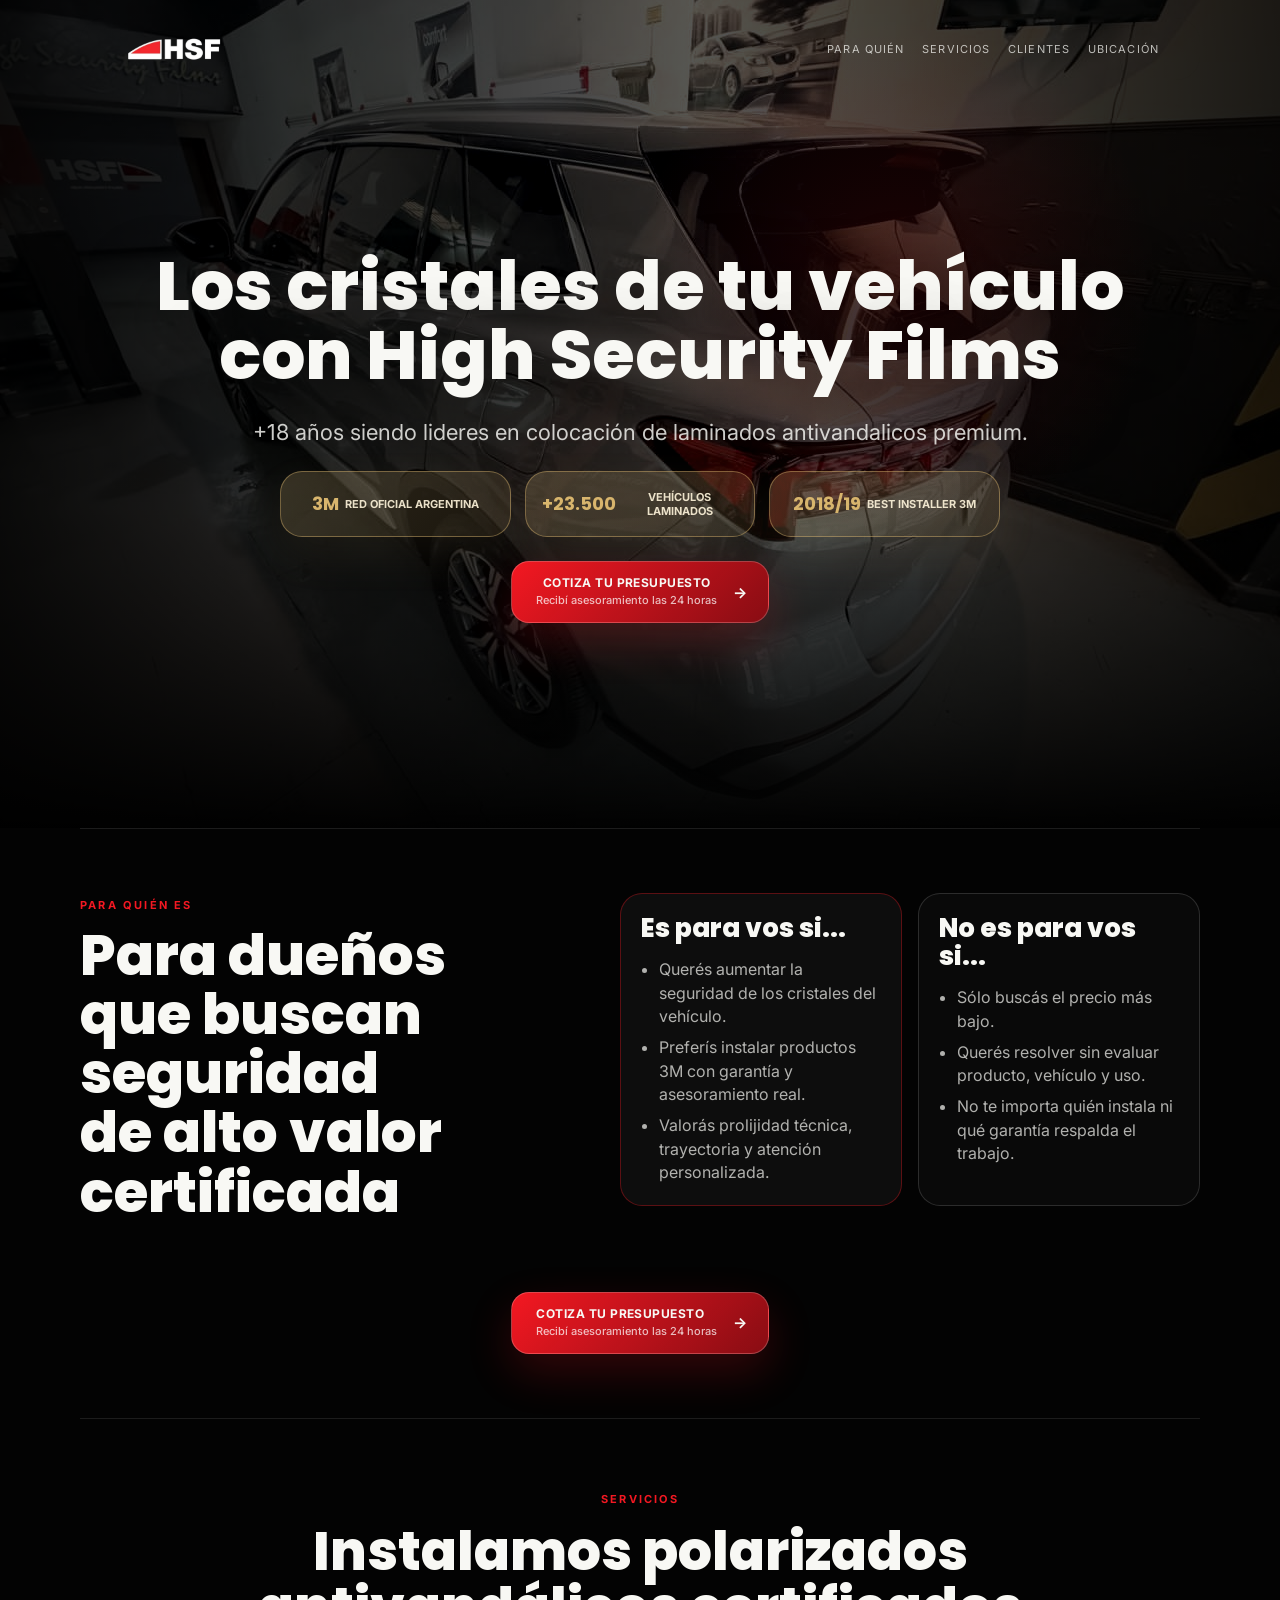
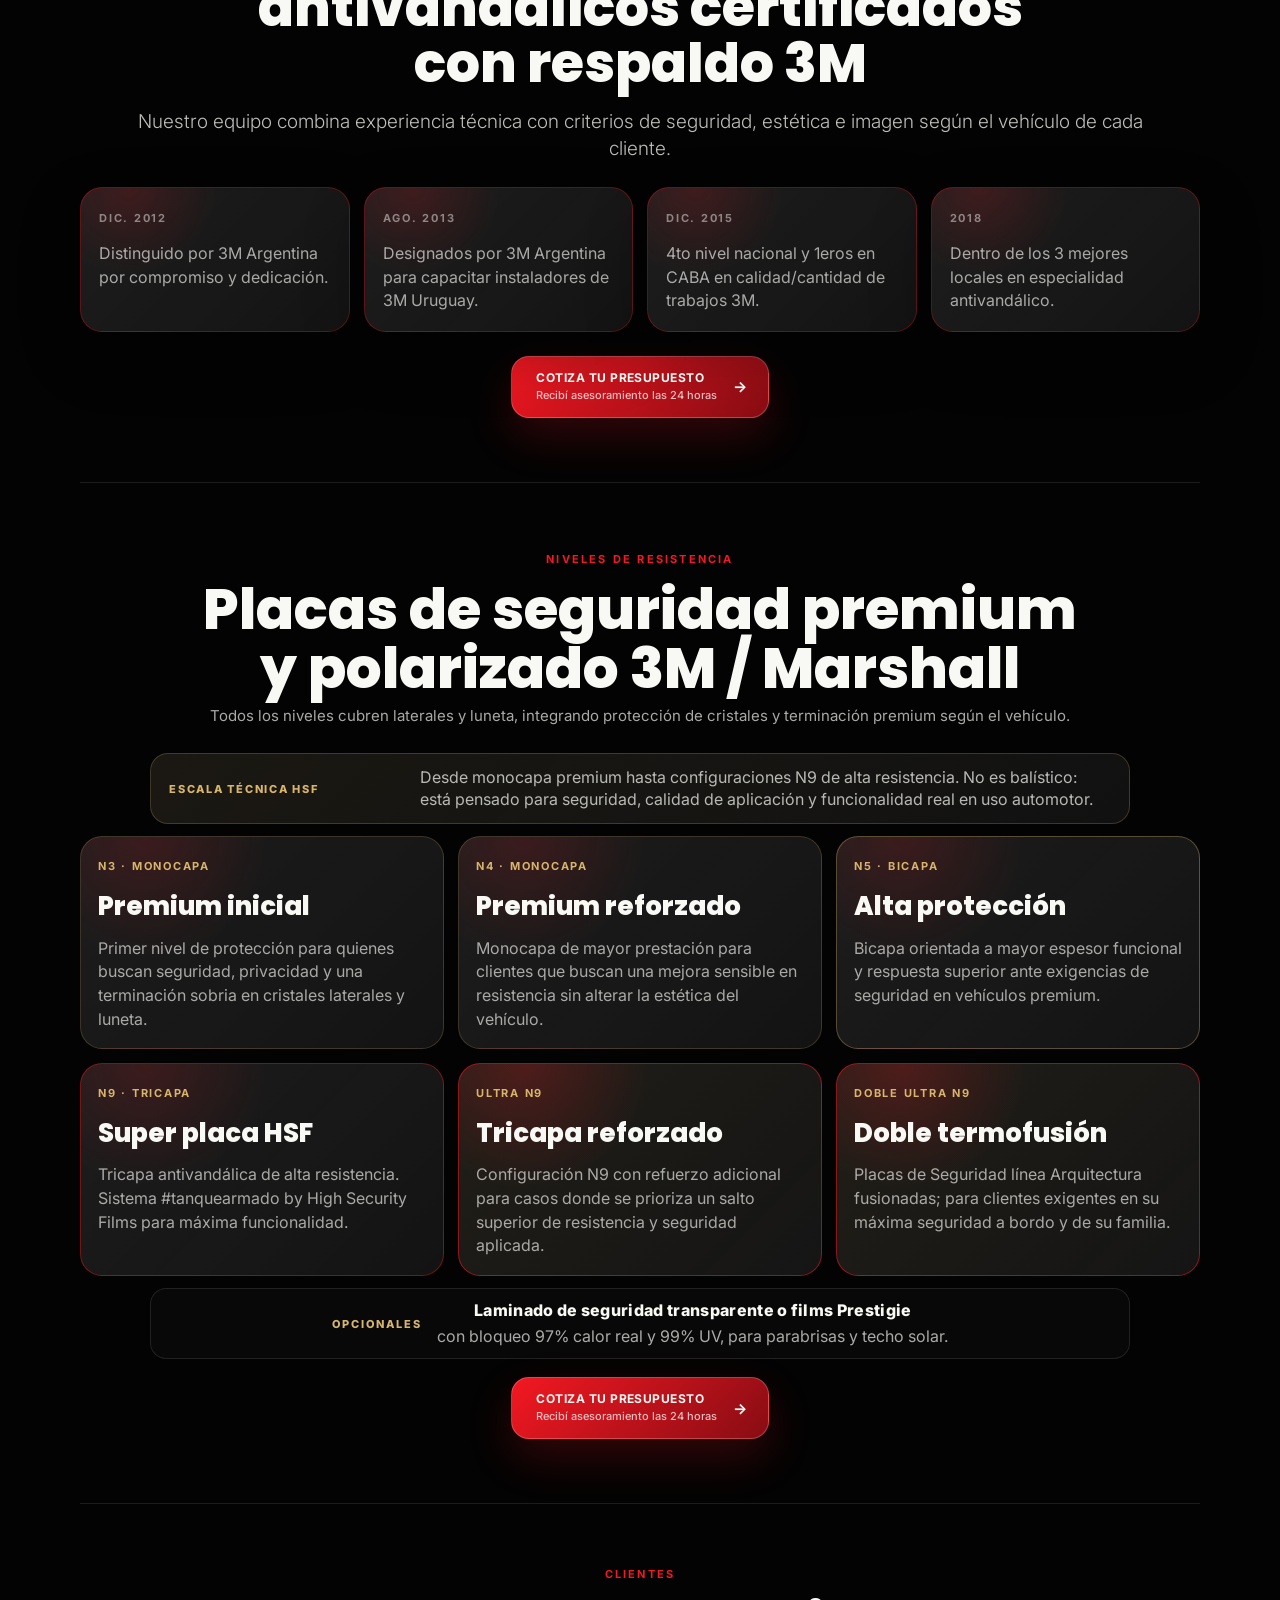
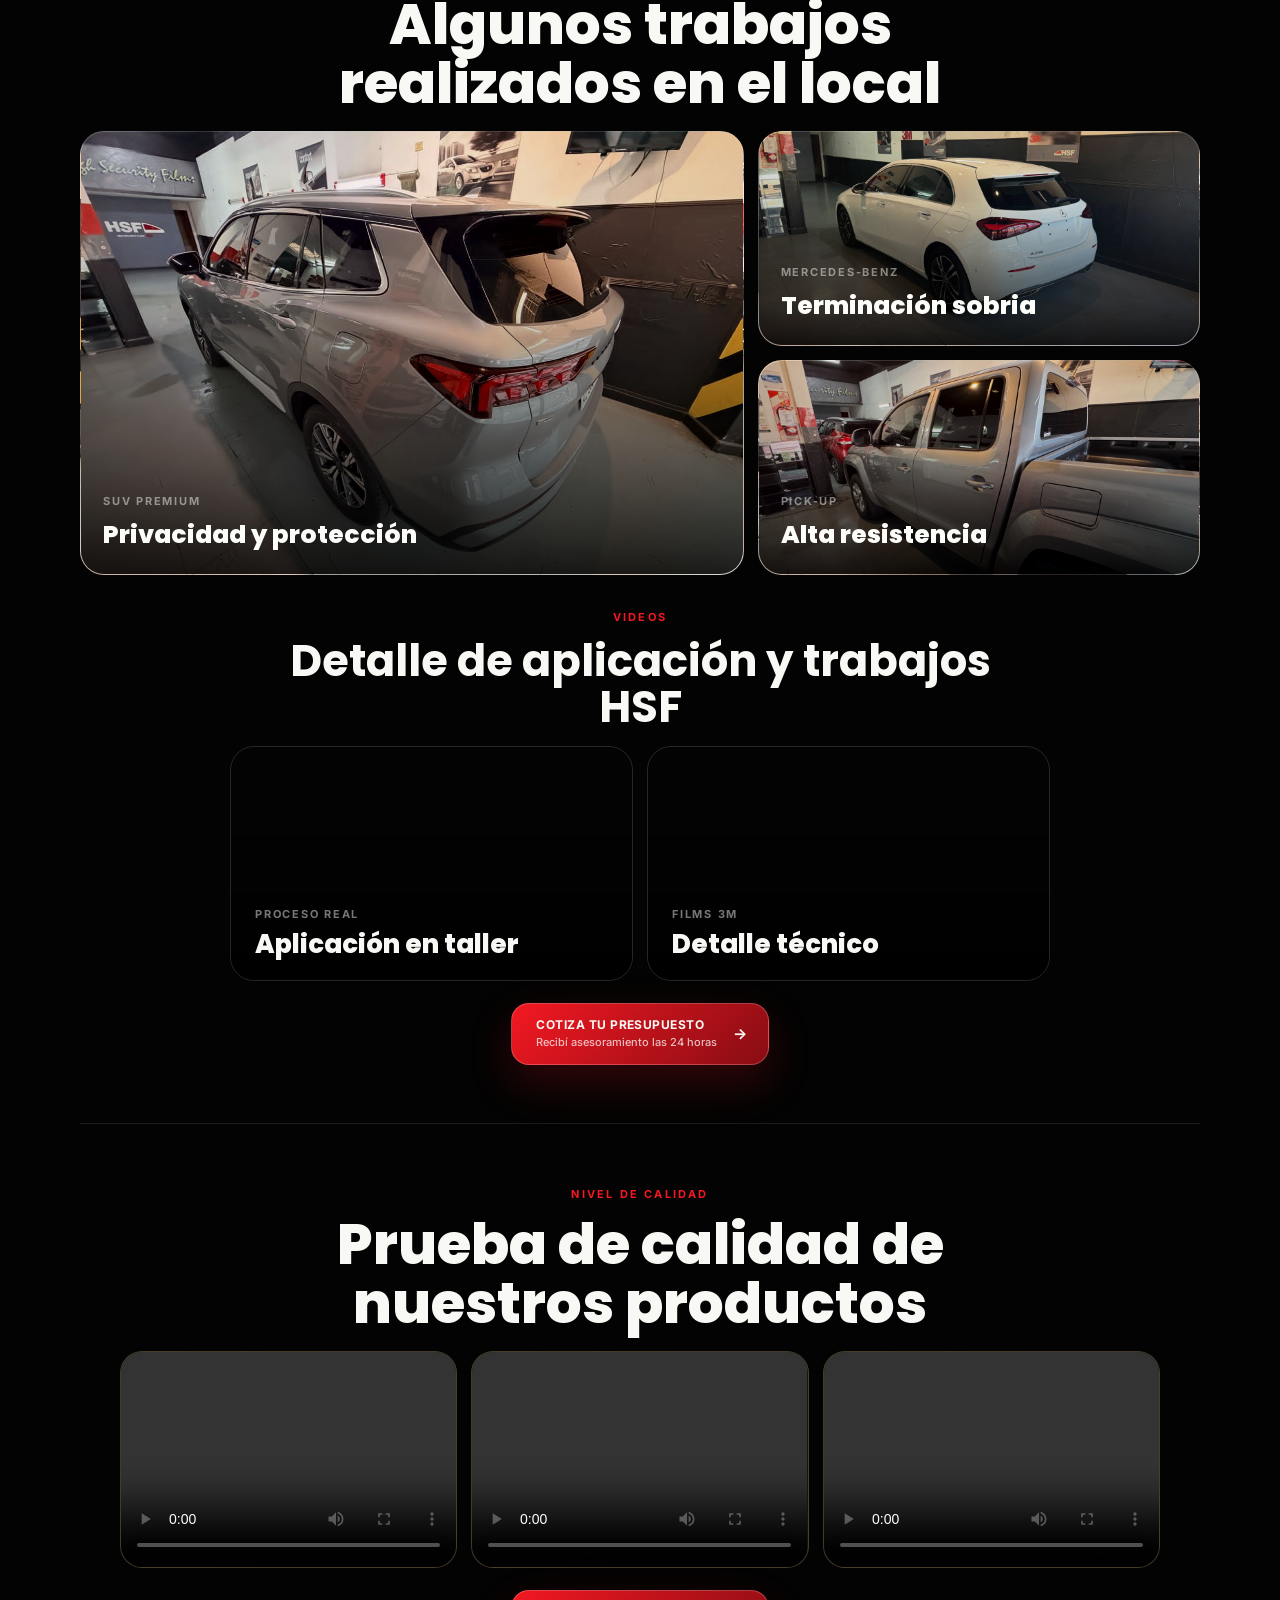
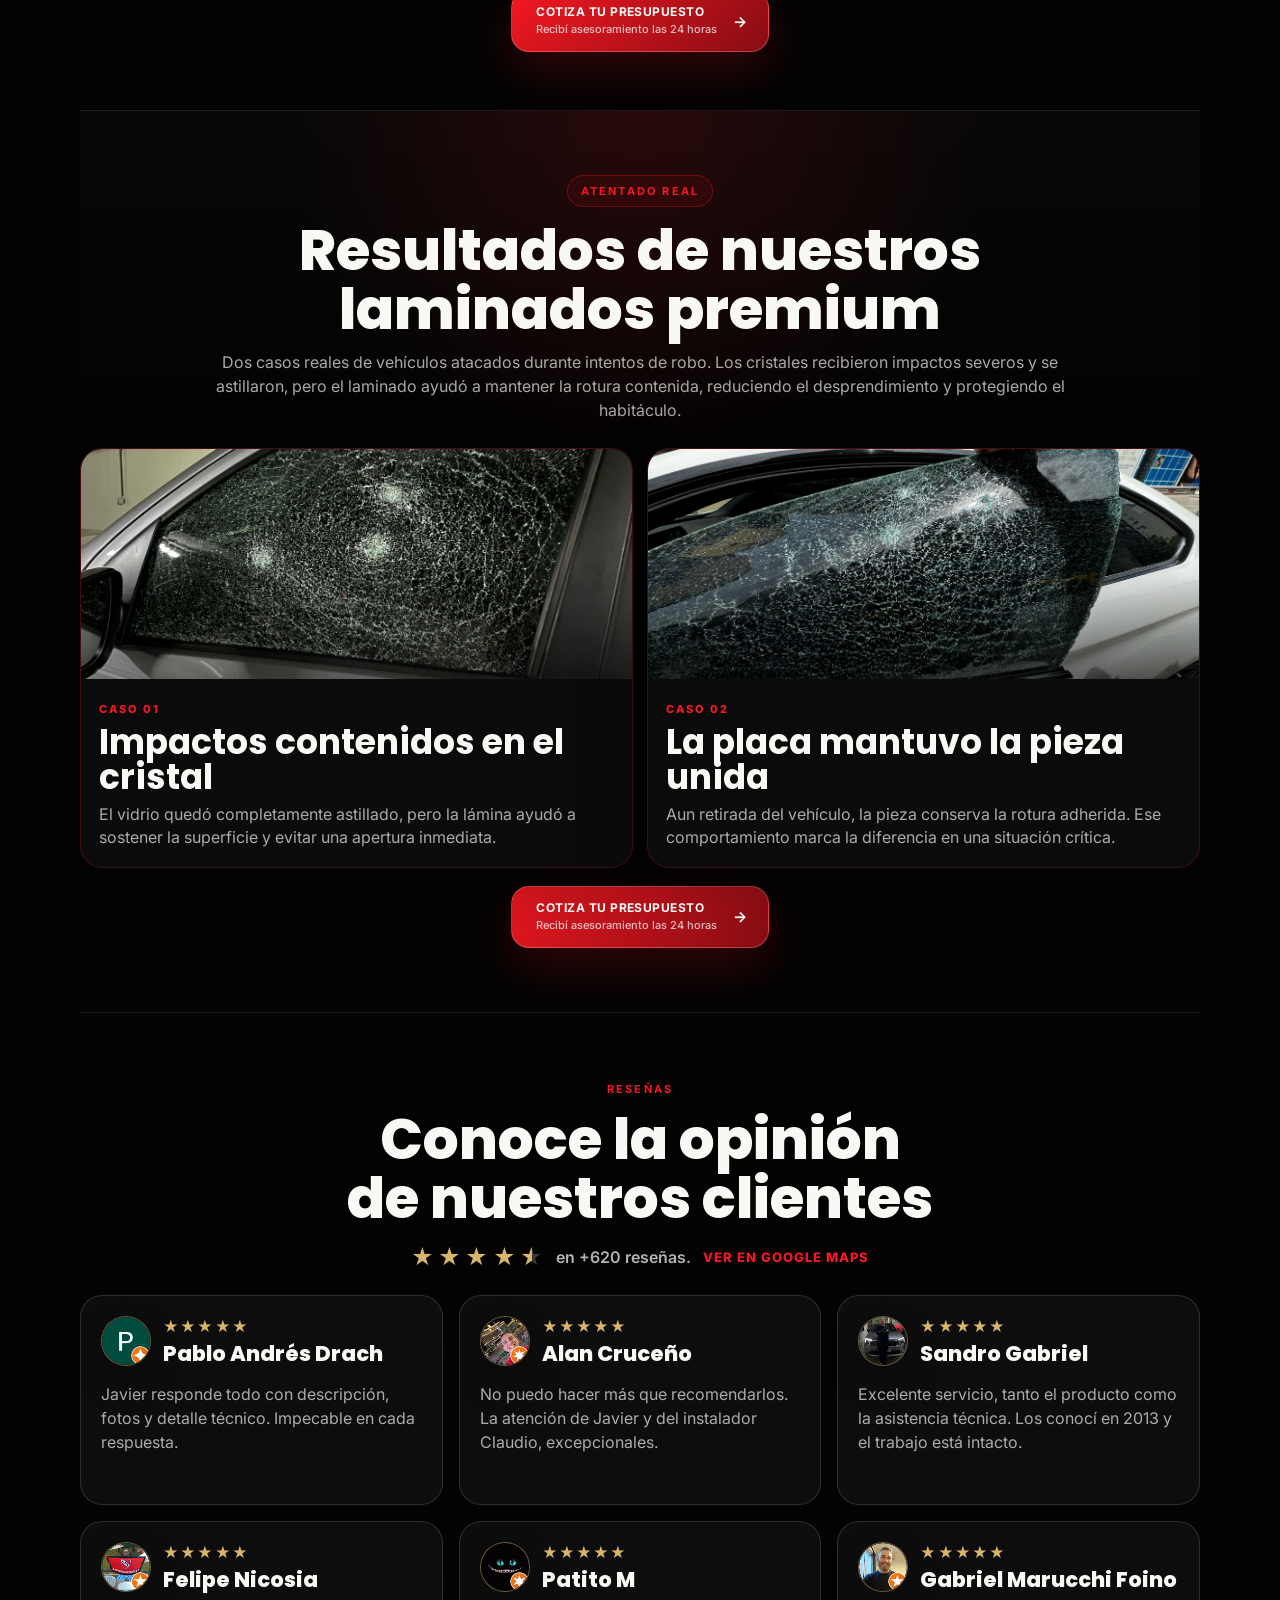
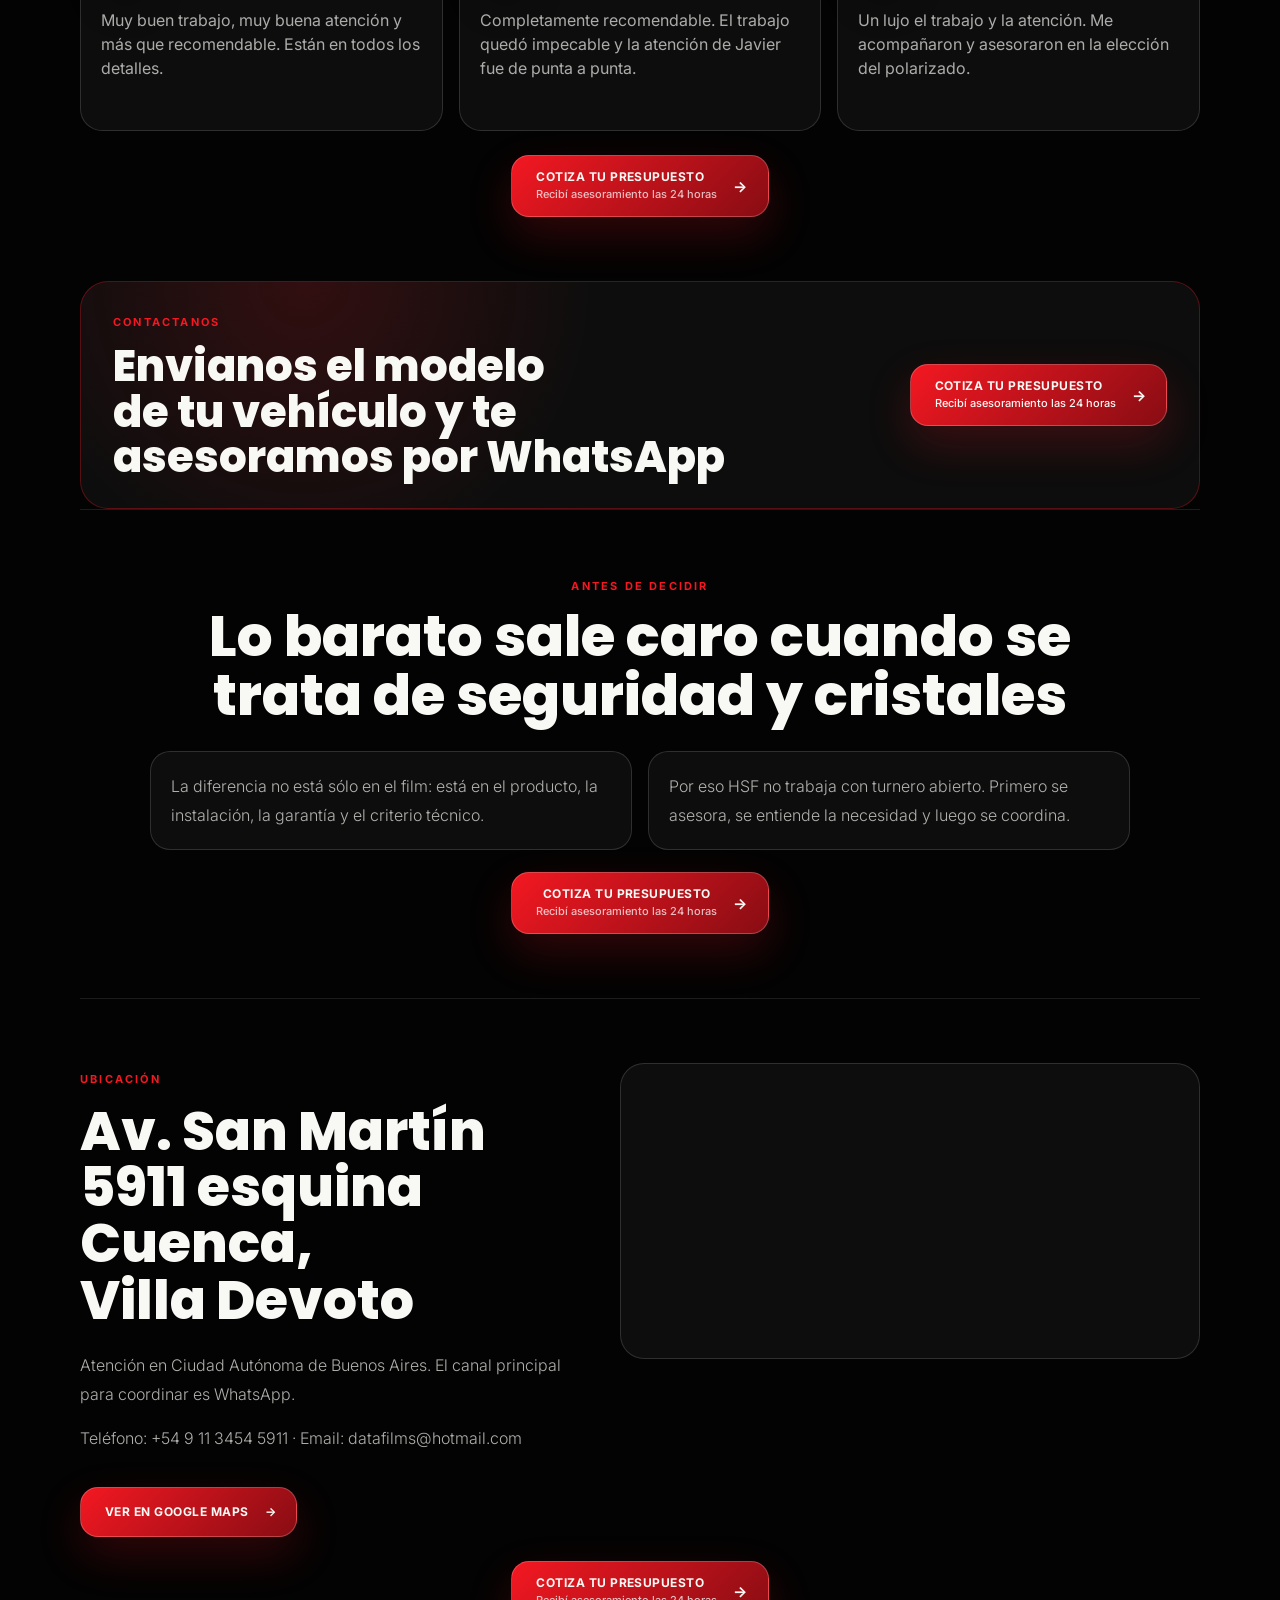
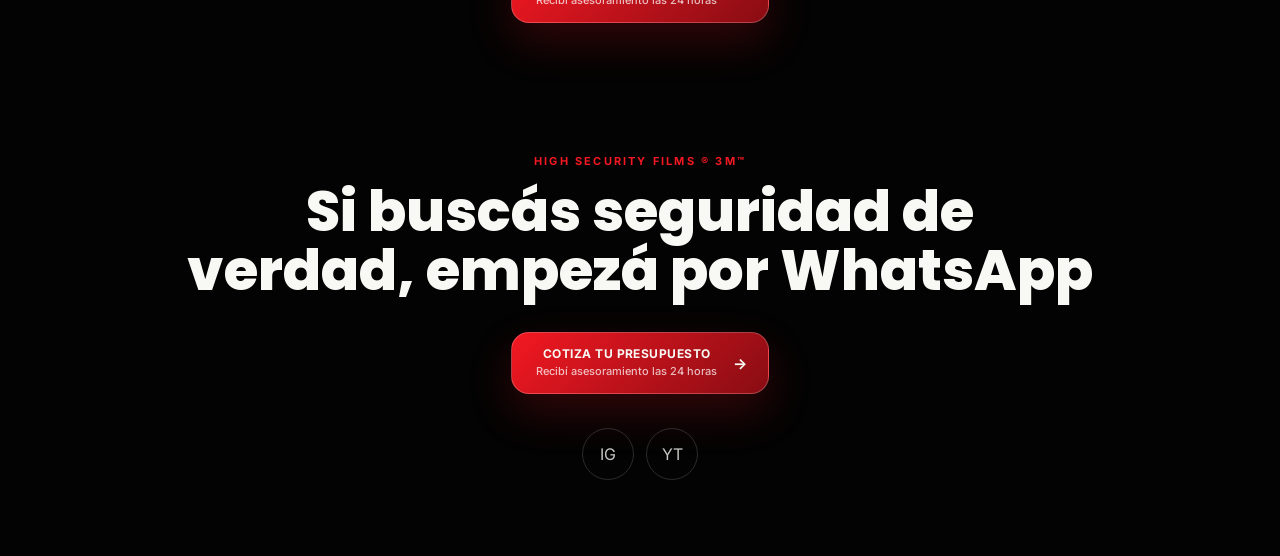
==== index.html @ b24f8980 "Add files via upload" ====
<!doctype html>
<html lang="es">
  <head>
    <meta charset="UTF-8" />
    <meta name="viewport" content="width=device-width, initial-scale=1.0" />
    <title>Los cristales de tu vehiculo con maxima protección HSF</title>
    <meta
      name="description"
      content="Instalación de polarizado antivandálico 3M en Villa Devoto. Asegurá tus cristales con láminas originales de alta resistencia"
    />
    <link rel="preconnect" href="https://fonts.googleapis.com" />
    <link rel="preconnect" href="https://fonts.gstatic.com" crossorigin />
    <link
      href="https://fonts.googleapis.com/css2?family=Inter:wght@300;400;500;600;700&family=Poppins:wght@600;700;800&display=swap"
      rel="stylesheet"
    />
    <link rel="icon" type="image/png" href="assets/logo-hsf-icon.png" />
    <link rel="shortcut icon" type="image/png" href="assets/logo-hsf-icon.png" />
    <link rel="stylesheet" href="styles.css" />
  </head>
  <body>
    <div class="page-loader" aria-label="Cargando página">
      <img src="assets/logo-hsf.png" alt="High Security Films" />
      <span></span>
    </div>

    <header class="site-header">
      <a class="brand" href="#inicio" aria-label="High Security Films">
        <img class="brand-logo" src="assets/logo-hsf.png" alt="HSF High Security Films" />
      </a>

      <nav class="luxury-nav" aria-label="Navegación principal">
        <a href="#problema">Para quién</a>
        <a href="#autoridad">Servicios</a>
        <a href="#clientes">Clientes</a>
        <a href="#ubicacion">Ubicación</a>
      </nav>

      <button class="menu-toggle" type="button" aria-label="Abrir menú" aria-expanded="false" aria-controls="mobile-menu">
        <span></span>
        <span></span>
        <span></span>
      </button>

      <nav class="mobile-menu" id="mobile-menu" aria-label="Menú móvil">
        <a href="#problema">Para quién</a>
        <a href="#autoridad">Servicios</a>
        <a href="#clientes">Clientes</a>
        <a href="#ubicacion">Ubicación</a>
        <a
          class="mobile-menu-cta"
          href="https://api.whatsapp.com/send/?phone=5491134545911&text=Hola%20Javier,%20quiero%20consultar%20por%20los%20cristales%20antivand%C3%A1licos%203M%20para%20mi%20veh%C3%ADculo."
          target="_blank"
          rel="noopener"
        >
          <span class="cta-text">
            <span class="cta-title">Cotiza tu presupuesto</span>
            <span class="cta-subtitle">Recibí asesoramiento las 24 horas</span>
          </span>
        </a>
      </nav>
    </header>

    <main>
      <section class="hero conversion-hero" id="inicio">
        <video class="hero-video" autoplay muted loop playsinline poster="assets/media/work-suv.jpg" aria-hidden="true">
          <source src="assets/hero-video.mp4" type="video/mp4" />
          <source src="assets/hero-video.mov" type="video/quicktime" />
          <source src="assets/video.mp4" type="video/mp4" />
        </video>
        <div class="video-scrim" aria-hidden="true"></div>

        <div class="hero-content">
          <h1 class="reveal">Los cristales de tu vehículo<br />con High Security Films</h1>
          <p class="subtitle reveal">
            +18 años siendo lideres en colocación de laminados antivandalicos premium.
          </p>

          <div class="hero-checks reveal" aria-label="Beneficios principales">
            <span><strong>3M</strong> Red oficial Argentina</span>
            <span><strong>+23.500</strong> vehículos laminados</span>
            <span><strong>2018/19</strong> best installer 3M</span>
          </div>

          <div class="hero-actions reveal">
            <a
              class="primary-cta"
              href="https://api.whatsapp.com/send/?phone=5491134545911&text=Hola%20Javier,%20quiero%20consultar%20por%20los%20cristales%20antivand%C3%A1licos%203M%20para%20mi%20veh%C3%ADculo."
              target="_blank"
              rel="noopener"
            >
              <span class="cta-text">
                <span class="cta-title">Cotiza tu presupuesto</span>
                <span class="cta-subtitle">Recibí asesoramiento las 24 horas</span>
              </span>
              <span class="cta-arrow" aria-hidden="true">→</span>
            </a>
          </div>
        </div>
      </section>

      <section class="section split-section" id="problema">
        <div>
          <span class="section-eyebrow">Para quién es</span>
          <h2>Para dueños que buscan seguridad de alto valor certificada</h2>
        </div>
        <div class="decision-grid">
          <article class="decision-card good">
            <h3>Es para vos si...</h3>
            <ul>
              <li>Querés aumentar la seguridad de los cristales del vehículo.</li>
              <li>Preferís instalar productos 3M con garantía y asesoramiento real.</li>
              <li>Valorás prolijidad técnica, trayectoria y atención personalizada.</li>
            </ul>
          </article>
          <article class="decision-card bad">
            <h3>No es para vos si...</h3>
            <ul>
              <li>Sólo buscás el precio más bajo.</li>
              <li>Querés resolver sin evaluar producto, vehículo y uso.</li>
              <li>No te importa quién instala ni qué garantía respalda el trabajo.</li>
            </ul>
          </article>
        </div>
        <a
          class="primary-cta center-cta section-contact"
          href="https://api.whatsapp.com/send/?phone=5491134545911&text=Hola%20Javier,%20quiero%20consultar%20por%20los%20cristales%20antivand%C3%A1licos%203M%20para%20mi%20veh%C3%ADculo."
          target="_blank"
          rel="noopener"
        >
          <span class="cta-text">
            <span class="cta-title">Cotiza tu presupuesto</span>
            <span class="cta-subtitle">Recibí asesoramiento las 24 horas</span>
          </span>
          <span class="cta-arrow" aria-hidden="true">→</span>
        </a>
      </section>

      <section class="section authority-section" id="autoridad">
        <div class="authority-layout">
          <article class="authority-copy">
            <span class="section-eyebrow">Servicios</span>
            <h2>Instalamos polarizados antivandálicos certificados con respaldo 3M</h2>
            <p>
              Nuestro equipo combina experiencia técnica con criterios de seguridad,
              estética e imagen según el vehículo de cada cliente.
            </p>
          </article>

          <div class="merit-list">
            <article>
              <span>Dic. 2012</span>
              <p>Distinguido por 3M Argentina por compromiso y dedicación.</p>
            </article>
            <article>
              <span>Ago. 2013</span>
              <p>Designados por 3M Argentina para capacitar instaladores de 3M Uruguay.</p>
            </article>
            <article>
              <span>Dic. 2015</span>
              <p>4to nivel nacional y 1eros en CABA en calidad/cantidad de trabajos 3M.</p>
            </article>
            <article>
              <span>2018</span>
              <p>Dentro de los 3 mejores locales en especialidad antivandálico.</p>
            </article>
          </div>
        </div>
        <a
          class="primary-cta center-cta section-contact"
          href="https://api.whatsapp.com/send/?phone=5491134545911&text=Hola%20Javier,%20quiero%20consultar%20por%20los%20cristales%20antivand%C3%A1licos%203M%20para%20mi%20veh%C3%ADculo."
          target="_blank"
          rel="noopener"
        >
          <span class="cta-text">
            <span class="cta-title">Cotiza tu presupuesto</span>
            <span class="cta-subtitle">Recibí asesoramiento las 24 horas</span>
          </span>
          <span class="cta-arrow" aria-hidden="true">→</span>
        </a>
      </section>

      <section class="section resistance-section" id="servicios">
        <div class="section-heading">
          <span class="section-eyebrow">Niveles de resistencia</span>
          <h2>Placas de seguridad premium y polarizado 3M / Marshall</h2>
          <p>Todos los niveles cubren laterales y luneta, integrando protección de cristales y terminación premium según el vehículo.</p>
        </div>

        <div class="resistance-note">
          <span>Escala técnica HSF</span>
          <p>Desde monocapa premium hasta configuraciones N9 de alta resistencia. No es balístico: está pensado para seguridad, calidad de aplicación y funcionalidad real en uso automotor.</p>
        </div>

        <div class="resistance-grid">
          <article class="resistance-card level-base">
            <span>N3 · Monocapa</span>
            <h3>Premium inicial</h3>
            <p>Primer nivel de protección para quienes buscan seguridad, privacidad y una terminación sobria en cristales laterales y luneta.</p>
          </article>
          <article class="resistance-card level-base">
            <span>N4 · Monocapa</span>
            <h3>Premium reforzado</h3>
            <p>Monocapa de mayor prestación para clientes que buscan una mejora sensible en resistencia sin alterar la estética del vehículo.</p>
          </article>
          <article class="resistance-card level-mid">
            <span>N5 · Bicapa</span>
            <h3>Alta protección</h3>
            <p>Bicapa orientada a mayor espesor funcional y respuesta superior ante exigencias de seguridad en vehículos premium.</p>
          </article>
          <article class="resistance-card level-high">
            <span>N9 · Tricapa</span>
            <h3>Super placa HSF</h3>
            <p>Tricapa antivandálica de alta resistencia. Sistema #tanquearmado by High Security Films para máxima funcionalidad.</p>
          </article>
          <article class="resistance-card level-ultra">
            <span>Ultra N9</span>
            <h3>Tricapa reforzado</h3>
            <p>Configuración N9 con refuerzo adicional para casos donde se prioriza un salto superior de resistencia y seguridad aplicada.</p>
          </article>
          <article class="resistance-card level-ultra">
            <span>Doble Ultra N9</span>
            <h3>Doble termofusión</h3>
            <p>Placas de Seguridad línea Arquitectura fusionadas; para clientes exigentes en su máxima seguridad a bordo y de su familia.</p>
          </article>
        </div>

        <div class="resistance-options" aria-label="Opcionales disponibles">
          <span>Opcionales</span>
          <p>
            <strong>Laminado de seguridad transparente o films Prestigie</strong>
            <em>con bloqueo 97% calor real y 99% UV, para parabrisas y techo solar.</em>
          </p>
        </div>
        <a
          class="primary-cta center-cta section-contact"
          href="https://api.whatsapp.com/send/?phone=5491134545911&text=Hola%20Javier,%20quiero%20consultar%20por%20los%20cristales%20antivand%C3%A1licos%203M%20para%20mi%20veh%C3%ADculo."
          target="_blank"
          rel="noopener"
        >
          <span class="cta-text">
            <span class="cta-title">Cotiza tu presupuesto</span>
            <span class="cta-subtitle">Recibí asesoramiento las 24 horas</span>
          </span>
          <span class="cta-arrow" aria-hidden="true">→</span>
        </a>
      </section>

      <section class="section work-section" id="clientes">
        <div class="section-heading">
          <span class="section-eyebrow">Clientes</span>
          <h2>Algunos trabajos realizados en el local</h2>
        </div>

        <div class="work-gallery">
          <figure class="work-card work-visual-one">
            <figcaption>
              <span>SUV premium</span>
              <strong>Privacidad y protección</strong>
            </figcaption>
          </figure>
          <figure class="work-card work-visual-two">
            <figcaption>
              <span>Mercedes-Benz</span>
              <strong>Terminación sobria</strong>
            </figcaption>
          </figure>
          <figure class="work-card work-visual-three">
            <figcaption>
              <span>Pick-up</span>
              <strong>Alta resistencia</strong>
            </figcaption>
          </figure>
        </div>

        <div class="clients-video-heading">
          <span class="section-eyebrow">Videos</span>
          <h3>Detalle de aplicación y trabajos HSF</h3>
        </div>
        <div class="video-grid clients-video-grid">
          <article class="video-feature">
            <video autoplay muted loop playsinline aria-label="Video de detalle de aplicación">
              <source src="assets/media/process-01.mp4" type="video/mp4" />
            </video>
            <div>
              <span>Proceso real</span>
              <h3>Aplicación en taller</h3>
            </div>
          </article>
          <article class="video-feature video-feature-secondary">
            <video autoplay muted loop playsinline aria-label="Video de trabajo High Security Films">
              <source src="assets/media/process-02.mp4" type="video/mp4" />
            </video>
            <div>
              <span>Films 3M</span>
              <h3>Detalle técnico</h3>
            </div>
          </article>
        </div>
        <a
          class="primary-cta center-cta section-contact"
          href="https://api.whatsapp.com/send/?phone=5491134545911&text=Hola%20Javier,%20quiero%20consultar%20por%20los%20cristales%20antivand%C3%A1licos%203M%20para%20mi%20veh%C3%ADculo."
          target="_blank"
          rel="noopener"
        >
          <span class="cta-text">
            <span class="cta-title">Cotiza tu presupuesto</span>
            <span class="cta-subtitle">Recibí asesoramiento las 24 horas</span>
          </span>
          <span class="cta-arrow" aria-hidden="true">→</span>
        </a>
      </section>

      <section class="section quality-section" id="calidad">
        <div class="section-heading">
          <span class="section-eyebrow">Nivel de calidad</span>
          <h2>Prueba de calidad de nuestros productos</h2>
        </div>

        <div class="quality-showcase">
          <article class="quality-video">
            <video controls playsinline preload="auto">
              <source src="assets/media/quality-01.mp4" type="video/mp4" />
            </video>
          </article>
          <article class="quality-video">
            <video controls playsinline preload="auto">
              <source src="assets/media/quality-02.mp4" type="video/mp4" />
            </video>
          </article>
          <article class="quality-video">
            <video controls playsinline preload="auto">
              <source src="assets/media/hero-hsf.mp4" type="video/mp4" />
            </video>
          </article>
        </div>
        <a
          class="primary-cta center-cta section-contact"
          href="https://api.whatsapp.com/send/?phone=5491134545911&text=Hola%20Javier,%20quiero%20consultar%20por%20los%20cristales%20antivand%C3%A1licos%203M%20para%20mi%20veh%C3%ADculo."
          target="_blank"
          rel="noopener"
        >
          <span class="cta-text">
            <span class="cta-title">Cotiza tu presupuesto</span>
            <span class="cta-subtitle">Recibí asesoramiento las 24 horas</span>
          </span>
          <span class="cta-arrow" aria-hidden="true">→</span>
        </a>
      </section>

      <section class="section impact-section">
        <div class="section-heading impact-heading">
          <span class="section-eyebrow">Atentado real</span>
          <h2>Resultados de nuestros laminados premium</h2>
          <p>
            Dos casos reales de vehículos atacados durante intentos de robo. Los cristales recibieron
            impactos severos y se astillaron, pero el laminado ayudó a mantener la rotura contenida,
            reduciendo el desprendimiento y protegiendo el habitáculo.
          </p>
        </div>

        <div class="impact-grid" aria-label="Casos reales de cristales impactados con laminados premium">
          <article class="impact-card impact-before">
            <div class="impact-media"></div>
            <div class="impact-card-copy">
              <span>Caso 01</span>
              <h3>Impactos contenidos en el cristal</h3>
              <p>El vidrio quedó completamente astillado, pero la lámina ayudó a sostener la superficie y evitar una apertura inmediata.</p>
            </div>
          </article>
          <article class="impact-card impact-after">
            <div class="impact-media"></div>
            <div class="impact-card-copy">
              <span>Caso 02</span>
              <h3>La placa mantuvo la pieza unida</h3>
              <p>Aun retirada del vehículo, la pieza conserva la rotura adherida. Ese comportamiento marca la diferencia en una situación crítica.</p>
            </div>
          </article>
        </div>

        <a
          class="primary-cta center-cta section-contact"
          href="https://api.whatsapp.com/send/?phone=5491134545911&text=Hola%20Javier,%20quiero%20consultar%20por%20los%20cristales%20antivand%C3%A1licos%203M%20para%20mi%20veh%C3%ADculo."
          target="_blank"
          rel="noopener"
        >
          <span class="cta-text">
            <span class="cta-title">Cotiza tu presupuesto</span>
            <span class="cta-subtitle">Recibí asesoramiento las 24 horas</span>
          </span>
          <span class="cta-arrow" aria-hidden="true">→</span>
        </a>
      </section>

      <section class="section reviews-section" id="resenas">
        <div class="section-heading">
          <span class="section-eyebrow">Reseñas</span>
          <h2>Conoce la opinión de nuestros clientes</h2>
          <div class="review-rating" aria-label="4.5 de 5 estrellas en más de 620 reseñas">
            <span class="rating-stars" aria-hidden="true">
              <span>★</span>
              <span>★</span>
              <span>★</span>
              <span>★</span>
              <span class="half-star">★</span>
            </span>
            <span>en +620 reseñas.</span>
            <a class="review-map-link" href="https://maps.app.goo.gl/mF6BBjsoXPbbdQKF8" target="_blank" rel="noopener">
              Ver en google maps
            </a>
          </div>
        </div>

        <div class="reviews-grid">
          <article class="review-card">
            <div class="review-author">
              <img src="assets/reviews/pablo-andres-drach.png" alt="Foto de Pablo Andrés Drach" />
              <div>
                <span>★★★★★</span>
                <h3>Pablo Andrés Drach</h3>
              </div>
            </div>
            <p>Javier responde todo con descripción, fotos y detalle técnico. Impecable en cada respuesta.</p>
          </article>
          <article class="review-card">
            <div class="review-author">
              <img src="assets/reviews/alan-cruceno.png" alt="Foto de Alan Cruceño" />
              <div>
                <span>★★★★★</span>
                <h3>Alan Cruceño</h3>
              </div>
            </div>
            <p>No puedo hacer más que recomendarlos. La atención de Javier y del instalador Claudio, excepcionales.</p>
          </article>
          <article class="review-card">
            <div class="review-author">
              <img src="assets/reviews/sandro-gabriel.png" alt="Foto de Sandro Gabriel" />
              <div>
                <span>★★★★★</span>
                <h3>Sandro Gabriel</h3>
              </div>
            </div>
            <p>Excelente servicio, tanto el producto como la asistencia técnica. Los conocí en 2013 y el trabajo está intacto.</p>
          </article>
          <article class="review-card">
            <div class="review-author">
              <img src="assets/reviews/felipe-nicosia.png" alt="Foto de Felipe Nicosia" />
              <div>
                <span>★★★★★</span>
                <h3>Felipe Nicosia</h3>
              </div>
            </div>
            <p>Muy buen trabajo, muy buena atención y más que recomendable. Están en todos los detalles.</p>
          </article>
          <article class="review-card">
            <div class="review-author">
              <img src="assets/reviews/patito-m.png" alt="Foto de Patito M" />
              <div>
                <span>★★★★★</span>
                <h3>Patito M</h3>
              </div>
            </div>
            <p>Completamente recomendable. El trabajo quedó impecable y la atención de Javier fue de punta a punta.</p>
          </article>
          <article class="review-card">
            <div class="review-author">
              <img src="assets/reviews/gabriel-marucchi-foino.png" alt="Foto de Gabriel Marucchi Foino" />
              <div>
                <span>★★★★★</span>
                <h3>Gabriel Marucchi Foino</h3>
              </div>
            </div>
            <p>Un lujo el trabajo y la atención. Me acompañaron y asesoraron en la elección del polarizado.</p>
          </article>
        </div>
        <a
          class="primary-cta center-cta section-contact"
          href="https://api.whatsapp.com/send/?phone=5491134545911&text=Hola%20Javier,%20quiero%20consultar%20por%20los%20cristales%20antivand%C3%A1licos%203M%20para%20mi%20veh%C3%ADculo."
          target="_blank"
          rel="noopener"
        >
          <span class="cta-text">
            <span class="cta-title">Cotiza tu presupuesto</span>
            <span class="cta-subtitle">Recibí asesoramiento las 24 horas</span>
          </span>
          <span class="cta-arrow" aria-hidden="true">→</span>
        </a>
      </section>

      <section class="cta-band contact-band">
        <div>
          <span>Contactanos</span>
          <h2>Envianos el modelo de tu vehículo y te asesoramos por WhatsApp</h2>
        </div>
        <a
          class="primary-cta"
          href="https://api.whatsapp.com/send/?phone=5491134545911&text=Hola%20Javier,%20quiero%20consultar%20por%20los%20cristales%20antivand%C3%A1licos%203M%20para%20mi%20veh%C3%ADculo."
          target="_blank"
          rel="noopener"
        >
          <span class="cta-text">
            <span class="cta-title">Cotiza tu presupuesto</span>
            <span class="cta-subtitle">Recibí asesoramiento las 24 horas</span>
          </span>
          <span class="cta-arrow" aria-hidden="true">→</span>
        </a>
      </section>

      <section class="section objection-section">
        <div class="section-heading">
          <span class="section-eyebrow">Antes de decidir</span>
          <h2>Lo barato sale caro cuando se trata de seguridad y cristales</h2>
        </div>
        <div class="objection-grid">
          <p>La diferencia no está sólo en el film: está en el producto, la instalación, la garantía y el criterio técnico.</p>
          <p>Por eso HSF no trabaja con turnero abierto. Primero se asesora, se entiende la necesidad y luego se coordina.</p>
        </div>
        <a
          class="primary-cta center-cta"
          href="https://api.whatsapp.com/send/?phone=5491134545911&text=Hola%20Javier,%20quiero%20consultar%20por%20los%20cristales%20antivand%C3%A1licos%203M%20para%20mi%20veh%C3%ADculo."
          target="_blank"
          rel="noopener"
        >
          <span class="cta-text">
            <span class="cta-title">Cotiza tu presupuesto</span>
            <span class="cta-subtitle">Recibí asesoramiento las 24 horas</span>
          </span>
          <span class="cta-arrow" aria-hidden="true">→</span>
        </a>
      </section>

      <section class="section location-section" id="ubicacion">
        <div class="location-grid">
          <div class="location-copy">
            <span class="section-eyebrow">Ubicación</span>
            <h2>Av. San Martín 5911 esquina Cuenca, Villa Devoto</h2>
            <p>Atención en Ciudad Autónoma de Buenos Aires. El canal principal para coordinar es WhatsApp.</p>
            <p>Teléfono: +54 9 11 3454 5911 · Email: datafilms@hotmail.com</p>
            <a
              class="primary-cta compact"
              href="https://maps.app.goo.gl/mF6BBjsoXPbbdQKF8"
              target="_blank"
              rel="noopener"
            >
              Ver en Google Maps
              <span aria-hidden="true">→</span>
            </a>
          </div>
          <div class="map-frame" aria-label="Mapa de ubicación de High Security Films">
            <iframe
              title="Mapa de High Security Films"
              src="https://maps.google.com/maps?q=Av%20San%20Martin%205911%20esq.%20Cuenca%20Villa%20Devoto%20CABA&t=&z=15&ie=UTF8&iwloc=&output=embed"
              loading="lazy"
            ></iframe>
            <a
              class="map-click-target"
              href="https://maps.app.goo.gl/mF6BBjsoXPbbdQKF8"
              target="_blank"
              rel="noopener"
              aria-label="Abrir ubicación de High Security Films en Google Maps"
            ></a>
          </div>
        </div>
        <a
          class="primary-cta center-cta section-contact"
          href="https://api.whatsapp.com/send/?phone=5491134545911&text=Hola%20Javier,%20quiero%20consultar%20por%20los%20cristales%20antivand%C3%A1licos%203M%20para%20mi%20veh%C3%ADculo."
          target="_blank"
          rel="noopener"
        >
          <span class="cta-text">
            <span class="cta-title">Cotiza tu presupuesto</span>
            <span class="cta-subtitle">Recibí asesoramiento las 24 horas</span>
          </span>
          <span class="cta-arrow" aria-hidden="true">→</span>
        </a>
      </section>

      <section class="final-cta" id="contacto">
        <span>High Security Films ® 3M™</span>
        <h2>Si buscás seguridad de verdad, empezá por WhatsApp</h2>
        <a
          class="primary-cta"
          href="https://api.whatsapp.com/send/?phone=5491134545911&text=Hola%20Javier,%20quiero%20consultar%20por%20los%20cristales%20antivand%C3%A1licos%203M%20para%20mi%20veh%C3%ADculo."
          target="_blank"
          rel="noopener"
        >
          <span class="cta-text">
            <span class="cta-title">Cotiza tu presupuesto</span>
            <span class="cta-subtitle">Recibí asesoramiento las 24 horas</span>
          </span>
          <span class="cta-arrow" aria-hidden="true">→</span>
        </a>

        <div class="social-row" aria-label="Redes sociales">
          <a href="https://www.instagram.com/polarizado_antivandalico_3m" target="_blank" rel="noopener" aria-label="Instagram">IG</a>
          <a href="https://youtube.com/@highsecurityfilms3m?si=64EdiPOs2cPQNE1w" target="_blank" rel="noopener" aria-label="YouTube">YT</a>
        </div>
      </section>
    </main>

    <script src="https://cdn.jsdelivr.net/npm/gsap@3.12.7/dist/gsap.min.js"></script>
    <script src="script.js"></script>
  </body>
</html>
---- styles.css ----
:root {
  --black: #030303;
  --white: #f8f8f4;
  --muted: rgba(248, 248, 244, 0.7);
  --line: rgba(255, 255, 255, 0.14);
  --panel: rgba(255, 255, 255, 0.045);
  --panel-strong: rgba(255, 255, 255, 0.08);
  --red: #f31822;
  --red-deep: #990f16;
  --gold: #d8b56d;
  --gold-deep: #8c6723;
  --platinum: #d9d9d2;
  --display: "Poppins", Arial, sans-serif;
  --sans: "Inter", Arial, sans-serif;
}

* {
  box-sizing: border-box;
}

html {
  min-height: 100%;
  scroll-behavior: smooth;
  background: var(--black);
}

body {
  min-height: 100%;
  margin: 0;
  overflow-x: hidden;
  background: var(--black);
  color: var(--white);
  font-family: var(--sans);
}

body.is-loading {
  overflow: hidden;
}

.page-loader {
  position: fixed;
  inset: 0;
  z-index: 999;
  display: grid;
  place-items: center;
  gap: 22px;
  align-content: center;
  background: #030303;
  opacity: 1;
  visibility: visible;
  transition: opacity 520ms ease, visibility 520ms ease;
}

.page-loader img {
  width: min(230px, 62vw);
  height: auto;
  display: block;
  animation: loaderPulse 1.5s ease-in-out infinite;
}

.page-loader span {
  width: min(180px, 48vw);
  height: 2px;
  overflow: hidden;
  border-radius: 999px;
  background: rgba(255, 255, 255, 0.12);
}

.page-loader span::before {
  content: "";
  width: 42%;
  height: 100%;
  display: block;
  border-radius: inherit;
  background: linear-gradient(90deg, transparent, var(--red), transparent);
  animation: loaderBar 1.1s ease-in-out infinite;
}

body.is-ready .page-loader {
  opacity: 0;
  visibility: hidden;
}

@keyframes loaderPulse {
  0%,
  100% {
    transform: scale(1);
    opacity: 0.82;
  }

  50% {
    transform: scale(1.025);
    opacity: 1;
  }
}

@keyframes loaderBar {
  0% {
    transform: translateX(-110%);
  }

  100% {
    transform: translateX(250%);
  }
}

a {
  color: inherit;
  text-decoration: none;
}

button,
a {
  font: inherit;
}

.site-header {
  position: fixed;
  top: 18px;
  left: 50%;
  z-index: 10;
  width: min(1120px, calc(100% - 32px));
  min-height: 62px;
  padding: 10px 12px 10px 16px;
  display: flex;
  align-items: center;
  justify-content: flex-start;
  gap: 18px;
  border: 1px solid rgba(255, 255, 255, 0);
  border-radius: 24px;
  background: rgba(5, 5, 5, 0);
  box-shadow: none;
  backdrop-filter: blur(0);
  -webkit-backdrop-filter: blur(0);
  transform: translateX(-50%);
  transition: background 260ms ease, border-color 260ms ease, box-shadow 260ms ease, backdrop-filter 260ms ease;
}

.site-header.is-scrolled,
.site-header.is-menu-open {
  border-color: rgba(255, 255, 255, 0.12);
  background: rgba(5, 5, 5, 0.62);
  box-shadow: 0 24px 70px rgba(0, 0, 0, 0.42);
  backdrop-filter: blur(18px);
  -webkit-backdrop-filter: blur(18px);
}

.brand {
  display: inline-flex;
  align-items: center;
  min-width: 0;
}

.brand-logo {
  width: clamp(124px, 12vw, 186px);
  height: auto;
  display: block;
  object-fit: contain;
}

.luxury-nav {
  margin-left: auto;
  margin-right: clamp(18px, 2.2vw, 34px);
  display: flex;
  gap: 18px;
  color: rgba(248, 248, 244, 0.72);
  font-size: 11px;
  letter-spacing: 0.1em;
  text-transform: uppercase;
}

.luxury-nav a:hover,
.text-link:hover {
  color: var(--red);
}

.nav-cta {
  min-height: 38px;
  padding: 0 16px;
  display: inline-flex;
  align-items: center;
  justify-content: center;
  border: 1px solid rgba(248, 248, 244, 0.22);
  border-radius: 16px;
  background:
    linear-gradient(135deg, rgba(243, 24, 34, 0.96), rgba(130, 12, 18, 0.94)),
    var(--red);
  box-shadow: 0 18px 45px rgba(243, 24, 34, 0.2);
  color: var(--white);
  font-size: 11px;
  font-weight: 700;
  letter-spacing: 0.12em;
  text-transform: uppercase;
  transition: transform 220ms ease, box-shadow 220ms ease, border-color 220ms ease;
}

.nav-cta:hover {
  transform: translateY(-2px);
  border-color: rgba(248, 248, 244, 0.54);
  box-shadow: 0 26px 60px rgba(243, 24, 34, 0.3);
}

.menu-toggle {
  margin-left: auto;
  width: 46px;
  height: 46px;
  display: none;
  place-items: center;
  gap: 4px;
  border: 1px solid rgba(248, 248, 244, 0.18);
  border-radius: 16px;
  background:
    linear-gradient(135deg, rgba(243, 24, 34, 0.82), rgba(130, 12, 18, 0.78)),
    var(--red);
  box-shadow: 0 16px 40px rgba(243, 24, 34, 0.18);
  color: var(--white);
  transition: transform 220ms ease, box-shadow 220ms ease;
}

.menu-toggle:hover {
  transform: translateY(-1px);
  box-shadow: 0 22px 52px rgba(243, 24, 34, 0.26);
}

.menu-toggle span {
  width: 17px;
  height: 2px;
  display: block;
  border-radius: 999px;
  background: currentColor;
  transition: transform 220ms ease, opacity 220ms ease;
}

.site-header.is-menu-open .menu-toggle span:nth-child(1) {
  transform: translateY(6px) rotate(45deg);
}

.site-header.is-menu-open .menu-toggle span:nth-child(2) {
  opacity: 0;
}

.site-header.is-menu-open .menu-toggle span:nth-child(3) {
  transform: translateY(-6px) rotate(-45deg);
}

.mobile-menu {
  position: absolute;
  top: calc(100% + 12px);
  left: 0;
  right: 0;
  display: none;
  gap: 8px;
  padding: 14px;
  border: 1px solid rgba(255, 255, 255, 0.14);
  border-radius: 22px;
  background:
    radial-gradient(circle at 88% 0%, rgba(243, 24, 34, 0.16), transparent 30%),
    linear-gradient(145deg, rgba(255, 255, 255, 0.09), rgba(255, 255, 255, 0.035)),
    rgba(5, 5, 5, 0.9);
  box-shadow: 0 30px 82px rgba(0, 0, 0, 0.56);
  backdrop-filter: blur(24px);
  -webkit-backdrop-filter: blur(24px);
  opacity: 0;
  pointer-events: none;
  transform: translateY(-8px) scale(0.98);
  transition: opacity 220ms ease, transform 220ms ease;
}

.mobile-menu a {
  min-height: 52px;
  padding: 0 16px;
  display: flex;
  align-items: center;
  justify-content: space-between;
  border: 1px solid rgba(255, 255, 255, 0.08);
  border-radius: 18px;
  background: rgba(255, 255, 255, 0.035);
  color: rgba(248, 248, 244, 0.84);
  font-size: 12px;
  font-weight: 700;
  letter-spacing: 0.12em;
  text-transform: uppercase;
  transition: background 180ms ease, border-color 180ms ease, color 180ms ease;
}

.mobile-menu a::after {
  content: "→";
  color: rgba(248, 248, 244, 0.42);
  font-size: 16px;
  line-height: 1;
}

.mobile-menu a:hover {
  border-color: rgba(243, 24, 34, 0.38);
  background: rgba(243, 24, 34, 0.1);
  color: var(--white);
}

.mobile-menu .mobile-menu-cta {
  margin-top: 6px;
  min-height: 66px;
  padding-block: 10px;
  justify-content: center;
  background:
    linear-gradient(135deg, rgba(243, 24, 34, 0.96), rgba(130, 12, 18, 0.94)),
    var(--red);
  color: var(--white);
}

.mobile-menu .mobile-menu-cta::after {
  display: none;
}

.hero {
  position: relative;
  min-height: 92vh;
  isolation: isolate;
  display: grid;
  align-items: center;
  overflow: hidden;
  padding: 92px 0 46px;
  background:
    linear-gradient(90deg, rgba(0, 0, 0, 0.9), rgba(0, 0, 0, 0.48)),
    url("assets/media/work-suv.jpg") center / cover;
}

.hero-video,
.video-scrim {
  position: absolute;
  inset: 0;
  width: 100%;
  height: 100%;
}

.hero-video {
  object-fit: cover;
  z-index: -3;
  filter: saturate(0.68) contrast(1.12) brightness(0.58);
}

.video-scrim {
  z-index: -2;
  background:
    radial-gradient(circle at 70% 34%, rgba(243, 24, 34, 0.12), transparent 25%),
    linear-gradient(90deg, rgba(0, 0, 0, 0.9), rgba(0, 0, 0, 0.42) 54%, rgba(0, 0, 0, 0.82)),
    linear-gradient(0deg, rgba(0, 0, 0, 0.98), transparent 38%);
}

.hero-content,
.section,
.cta-band,
.final-cta {
  width: min(1120px, calc(100% - 40px));
  margin-inline: auto;
}

.hero-content {
  display: grid;
  justify-items: center;
  text-align: center;
}

.authority-badge {
  width: fit-content;
  max-width: 100%;
  margin-bottom: 24px;
  display: inline-flex;
  align-items: center;
  gap: 12px;
  padding: 9px 13px;
  border: 1px solid rgba(248, 248, 244, 0.18);
  background: rgba(0, 0, 0, 0.28);
  backdrop-filter: blur(14px);
  -webkit-backdrop-filter: blur(14px);
  color: rgba(248, 248, 244, 0.84);
  font-size: 10px;
  letter-spacing: 0.12em;
  text-transform: uppercase;
}

.badge-line {
  width: 34px;
  height: 1px;
  background: linear-gradient(90deg, var(--red), var(--platinum));
}

h1,
h2,
h3,
p {
  margin-top: 0;
}

h1 {
  max-width: 1040px;
  margin-bottom: 0;
  font-family: var(--display);
  font-size: clamp(38px, 5.4vw, 76px);
  font-weight: 800;
  line-height: 1;
  letter-spacing: 0;
  text-wrap: balance;
  text-shadow: 0 22px 68px rgba(0, 0, 0, 0.72);
}

.subtitle {
  max-width: 980px;
  margin: 26px 0 0;
  color: rgba(248, 248, 244, 0.82);
  font-size: clamp(18px, 1.8vw, 22px);
  font-weight: 400;
  line-height: 1.55;
  white-space: nowrap;
}

.hero-checks {
  max-width: 720px;
  margin-top: 22px;
  display: grid;
  grid-template-columns: repeat(3, 1fr);
  gap: 14px;
}

.hero-checks span {
  position: relative;
  min-height: 66px;
  padding: 12px 16px;
  display: flex;
  align-items: center;
  justify-content: center;
  border: 1px solid rgba(216, 181, 109, 0.44);
  border-radius: 22px;
  background:
    linear-gradient(135deg, rgba(216, 181, 109, 0.18), rgba(140, 103, 35, 0.12)),
    rgba(255, 255, 255, 0.035);
  color: rgba(255, 245, 220, 0.9);
  box-shadow: 0 18px 45px rgba(216, 181, 109, 0.08);
  font-size: 11px;
  font-weight: 700;
  line-height: 1.3;
  text-align: center;
  text-transform: uppercase;
}

.hero-checks strong {
  display: inline-block;
  margin-right: 6px;
  color: var(--gold);
  font-family: var(--display);
  font-size: 18px;
  line-height: 1;
}

.hero-actions {
  display: flex;
  align-items: center;
  gap: 18px;
  flex-wrap: wrap;
  margin-top: 24px;
}

.primary-cta {
  border: 1px solid rgba(248, 248, 244, 0.22);
  border-radius: 18px;
  color: var(--white);
  background:
    linear-gradient(135deg, rgba(243, 24, 34, 0.96), rgba(130, 12, 18, 0.94)),
    var(--red);
  box-shadow: 0 18px 45px rgba(243, 24, 34, 0.2);
  transition: transform 220ms ease, box-shadow 220ms ease, border-color 220ms ease;
}

.primary-cta {
  min-height: 62px;
  padding: 9px 20px 9px 24px;
  display: inline-flex;
  align-items: center;
  justify-content: center;
  gap: 16px;
  letter-spacing: 0.04em;
  text-transform: uppercase;
  font-size: 12px;
  font-weight: 700;
}

.cta-text {
  display: grid;
  gap: 5px;
  line-height: 1;
}

.cta-title {
  display: block;
}

.cta-subtitle {
  display: block;
  color: rgba(255, 255, 255, 0.72);
  font-size: 11px;
  font-weight: 500;
  letter-spacing: 0;
  line-height: 1.2;
  text-transform: none;
}

.cta-arrow {
  font-size: 15px;
  line-height: 1;
}

.primary-cta.compact {
  min-height: 50px;
  margin-top: 18px;
}

.center-cta {
  display: flex;
  width: fit-content;
  margin-inline: auto;
}

.section-contact {
  margin-top: 24px;
}

.split-section > .section-contact {
  grid-column: 1 / -1;
  justify-self: center;
}

.primary-cta:hover {
  transform: translateY(-2px);
  border-color: rgba(248, 248, 244, 0.54);
  box-shadow: 0 26px 60px rgba(243, 24, 34, 0.3);
}

.cta-note {
  max-width: 230px;
  margin: 0;
  color: rgba(248, 248, 244, 0.62);
  font-size: 12px;
  line-height: 1.45;
}

.section {
  padding: 64px 0;
  border-top: 1px solid rgba(255, 255, 255, 0.1);
}

.scroll-reveal {
  opacity: 0;
  transform: translateY(54px);
  transition: opacity 900ms cubic-bezier(0.16, 1, 0.3, 1), transform 900ms cubic-bezier(0.16, 1, 0.3, 1);
  will-change: opacity, transform;
}

.scroll-reveal.is-visible {
  opacity: 1;
  transform: translateY(0);
}

.section-eyebrow,
.cta-band > div > span,
.final-cta > span {
  display: inline-block;
  margin-bottom: 14px;
  color: var(--red);
  font-size: 11px;
  font-weight: 700;
  letter-spacing: 0.2em;
  text-transform: uppercase;
}

.section-heading {
  max-width: 920px;
  margin-bottom: 26px;
}

.services-section .section-heading,
.resistance-section .section-heading,
.work-section .section-heading,
.quality-section .section-heading,
.impact-section .section-heading,
.reviews-section .section-heading,
.process-section .section-heading,
.video-section .section-heading,
.objection-section .section-heading {
  margin-inline: auto;
  text-align: center;
}

.quality-section .section-heading {
  max-width: 1060px;
}

.work-section,
.quality-section {
  padding-top: 58px;
  padding-bottom: 58px;
}

.work-section .section-heading,
.quality-section .section-heading {
  margin-bottom: 18px;
}

.work-section .section-contact,
.quality-section .section-contact {
  margin-top: 22px;
}

.resistance-section .section-contact {
  margin-top: 18px;
}

.review-rating {
  display: inline-flex;
  align-items: center;
  justify-content: center;
  gap: 12px;
  margin-top: 18px;
  color: rgba(248, 248, 244, 0.72);
  font-size: 16px;
  font-weight: 600;
}

.review-map-link {
  color: var(--red);
  font-size: 13px;
  font-weight: 800;
  letter-spacing: 0.08em;
  text-transform: uppercase;
  transition: color 180ms ease;
}

.review-map-link:hover {
  color: var(--white);
}

.rating-stars {
  display: inline-flex;
  gap: 4px;
  color: var(--gold);
  font-size: 22px;
  line-height: 1;
  letter-spacing: 0.02em;
}

.half-star {
  background: linear-gradient(90deg, var(--gold) 50%, rgba(248, 248, 244, 0.22) 50%);
  -webkit-background-clip: text;
  background-clip: text;
  color: transparent;
}

.section h2,
.cta-band h2,
.final-cta h2 {
  margin-bottom: 0;
  font-family: var(--display);
  font-size: clamp(36px, 4.4vw, 58px);
  font-weight: 800;
  line-height: 1.05;
  letter-spacing: 0;
  text-wrap: balance;
}

.services-section .section-heading,
.resistance-section .section-heading {
  max-width: 1060px;
}

.services-section .service-grid,
.resistance-section .resistance-grid,
.location-section .location-grid {
  max-width: 1120px;
  margin-inline: auto;
}

.location-section .location-grid {
  max-width: 1120px;
}

.split-section,
.authority-layout,
.location-grid {
  display: grid;
  grid-template-columns: 0.92fr 1.08fr;
  gap: 46px;
  align-items: start;
}

.decision-grid,
.objection-grid {
  display: grid;
  grid-template-columns: 1fr 1fr;
  gap: 16px;
}

.decision-card,
.service-card,
.resistance-card,
.merit-list article,
.process-list article,
.video-note,
.review-card {
  border: 1px solid var(--line);
  border-radius: 22px;
  background: var(--panel);
}

.decision-card {
  padding: 20px;
}

.decision-card h3,
.service-card h3,
.resistance-card h3,
.process-list h3,
.video-feature h3,
.review-card h3 {
  margin: 0 0 16px;
  font-family: var(--display);
  font-size: 26px;
  font-weight: 800;
  line-height: 1.08;
}

.decision-card ul {
  margin: 0;
  padding-left: 18px;
  color: rgba(248, 248, 244, 0.7);
  line-height: 1.48;
}

.decision-card li + li {
  margin-top: 7px;
}

.decision-card.good {
  border-color: rgba(243, 24, 34, 0.34);
}

.decision-card.bad {
  background: rgba(255, 255, 255, 0.028);
}

.cta-band {
  padding: 28px 32px;
  display: flex;
  justify-content: space-between;
  gap: 30px;
  align-items: center;
  border: 1px solid rgba(243, 24, 34, 0.32);
  border-radius: 28px;
  background:
    radial-gradient(circle at 20% 0%, rgba(243, 24, 34, 0.16), transparent 32%),
    rgba(255, 255, 255, 0.045);
}

.cta-band h2 {
  max-width: 720px;
  font-size: clamp(32px, 3.4vw, 48px);
}

.contact-band .primary-cta .cta-title,
.contact-band .primary-cta .cta-subtitle {
  color: var(--white);
}

.authority-copy,
.location-copy,
.objection-grid p,
.video-note,
.contact-panel p {
  color: rgba(248, 248, 244, 0.7);
  font-size: 16px;
  font-weight: 300;
  line-height: 1.78;
}

.location-copy h2 {
  margin: 0 0 22px;
  color: var(--white);
  font-family: var(--display);
  font-size: clamp(36px, 4.2vw, 58px);
  font-weight: 800;
  line-height: 1.05;
  letter-spacing: 0;
  text-wrap: balance;
}

.location-copy .primary-cta {
  margin-left: auto;
  margin-right: auto;
}

.authority-copy p {
  margin-bottom: 12px;
}

.authority-copy h2 {
  max-width: 1060px;
  margin: 0 auto 16px;
  color: var(--white);
  font-family: var(--display);
  font-size: clamp(36px, 4.2vw, 56px);
  font-weight: 800;
  line-height: 1.05;
  letter-spacing: 0;
  text-wrap: balance;
}

.authority-section .authority-layout {
  display: block;
}

.authority-section .authority-copy {
  max-width: 1120px;
  margin-inline: auto;
  text-align: center;
}

.authority-section .authority-copy p {
  max-width: 1040px;
  margin-inline: auto;
  color: rgba(248, 248, 244, 0.76);
  font-size: clamp(16px, 1.5vw, 19px);
  line-height: 1.42;
}

.text-link {
  color: var(--white);
  font-size: 12px;
  font-weight: 700;
  letter-spacing: 0.12em;
  text-transform: uppercase;
}

.service-grid,
.resistance-grid,
.merit-list,
.process-list {
  display: grid;
  grid-template-columns: repeat(3, 1fr);
  gap: 14px;
}

.compact-grid {
  grid-template-columns: repeat(3, 1fr);
}

.service-card,
.resistance-card,
.process-list article {
  min-height: 188px;
  padding: 20px;
}

.service-card span,
.resistance-card span,
.merit-list span,
.process-list span,
.work-card figcaption span,
.video-feature span,
.video-note span {
  color: rgba(248, 248, 244, 0.48);
  font-size: 11px;
  font-weight: 700;
  letter-spacing: 0.16em;
  text-transform: uppercase;
}

.service-card h3 {
  margin-top: 38px;
}

.service-card p,
.resistance-card p,
.merit-list p,
.process-list p {
  margin-bottom: 0;
  color: rgba(248, 248, 244, 0.65);
  line-height: 1.48;
}

.resistance-section .section-heading p {
  max-width: 920px;
  margin: 8px auto 0;
  color: rgba(248, 248, 244, 0.68);
  font-size: 15px;
  line-height: 1.38;
}

.resistance-note {
  max-width: 980px;
  margin: 0 auto 12px;
  padding: 13px 18px;
  display: grid;
  grid-template-columns: 0.34fr 1fr;
  gap: 16px;
  align-items: center;
  border: 1px solid rgba(216, 181, 109, 0.22);
  border-radius: 18px;
  background:
    linear-gradient(135deg, rgba(216, 181, 109, 0.08), rgba(255, 255, 255, 0.025)),
    rgba(255, 255, 255, 0.035);
}

.resistance-note span,
.resistance-options span {
  color: var(--gold);
  font-size: 11px;
  font-weight: 800;
  letter-spacing: 0.16em;
  text-transform: uppercase;
}

.resistance-note p,
.resistance-options p {
  margin: 0;
  color: rgba(248, 248, 244, 0.72);
  line-height: 1.36;
}

.resistance-options strong,
.resistance-options em {
  display: block;
}

.resistance-options strong {
  color: var(--white);
  font-style: normal;
  font-weight: 800;
  letter-spacing: 0.02em;
}

.resistance-options em {
  margin-top: 4px;
  color: rgba(248, 248, 244, 0.68);
  font-style: normal;
}

.resistance-grid {
  grid-template-columns: repeat(3, 1fr);
}

.resistance-card {
  min-height: 156px;
  padding: 17px;
  border-color: rgba(243, 24, 34, 0.28);
  background:
    radial-gradient(circle at 18% 0%, rgba(243, 24, 34, 0.15), transparent 34%),
    linear-gradient(135deg, rgba(255, 255, 255, 0.065), rgba(255, 255, 255, 0.025)),
    rgba(255, 255, 255, 0.045);
}

.resistance-card span {
  color: var(--gold);
}

.resistance-card h3 {
  margin-top: 18px;
}

.level-base {
  border-color: rgba(216, 181, 109, 0.2);
}

.level-mid {
  border-color: rgba(216, 181, 109, 0.34);
}

.level-high {
  border-color: rgba(243, 24, 34, 0.42);
}

.level-ultra {
  border-color: rgba(243, 24, 34, 0.54);
  background:
    radial-gradient(circle at 18% 0%, rgba(243, 24, 34, 0.22), transparent 34%),
    linear-gradient(135deg, rgba(216, 181, 109, 0.09), rgba(255, 255, 255, 0.025)),
    rgba(255, 255, 255, 0.05);
}

.resistance-options {
  max-width: 980px;
  margin: 12px auto 0;
  padding: 11px 16px;
  display: flex;
  align-items: center;
  justify-content: center;
  gap: 16px;
  border: 1px solid rgba(255, 255, 255, 0.1);
  border-radius: 16px;
  background: rgba(255, 255, 255, 0.025);
  text-align: center;
}

.quality-showcase {
  max-width: 1060px;
  margin-inline: auto;
  display: grid;
  grid-template-columns: repeat(3, minmax(0, 1fr));
  gap: 14px;
  align-items: stretch;
}

.quality-section .quality-showcase {
  max-width: 1040px;
  gap: 14px;
}

.quality-video {
  overflow: hidden;
  border: 1px solid rgba(216, 181, 109, 0.24);
  border-radius: 22px;
  background:
    linear-gradient(135deg, rgba(216, 181, 109, 0.08), rgba(255, 255, 255, 0.025)),
    var(--panel);
}

.quality-video video {
  width: 100%;
  height: 100%;
  min-height: 210px;
  display: block;
  object-fit: cover;
}

.quality-section .quality-video video {
  min-height: 215px;
}

.impact-section {
  position: relative;
  overflow: hidden;
}

.impact-section::before {
  content: "";
  position: absolute;
  inset: 0;
  z-index: -1;
  background:
    radial-gradient(circle at 50% 0%, rgba(243, 24, 34, 0.14), transparent 34%),
    linear-gradient(180deg, rgba(255, 255, 255, 0.02), transparent 45%);
  pointer-events: none;
}

.impact-heading {
  max-width: 940px;
}

.impact-heading .section-eyebrow {
  padding: 8px 13px;
  border: 1px solid rgba(243, 24, 34, 0.32);
  border-radius: 999px;
  background: rgba(243, 24, 34, 0.08);
}

.impact-heading h2 {
  max-width: 980px;
  margin-inline: auto;
}

.impact-heading p {
  max-width: 860px;
  margin: 12px auto 0;
  color: rgba(248, 248, 244, 0.68);
  font-size: 16px;
  line-height: 1.48;
}

.impact-grid {
  display: grid;
  grid-template-columns: repeat(2, minmax(0, 1fr));
  gap: 14px;
}

.impact-card {
  overflow: hidden;
  border: 1px solid rgba(243, 24, 34, 0.24);
  border-radius: 22px;
  background: rgba(255, 255, 255, 0.035);
  box-shadow: 0 24px 70px rgba(0, 0, 0, 0.28);
}

.impact-media {
  min-height: 230px;
  background-size: cover;
  background-position: center;
  filter: saturate(0.88) contrast(1.04);
}

.impact-before .impact-media {
  background-image:
    linear-gradient(180deg, transparent 48%, rgba(0, 0, 0, 0.45)),
    url("assets/impact/caso-impacto-01.png");
  background-position: center;
}

.impact-after .impact-media {
  background-image:
    linear-gradient(180deg, transparent 48%, rgba(0, 0, 0, 0.55)),
    url("assets/impact/caso-impacto-02.png");
  background-color: #0d0d0d;
  background-position: center 44%;
  background-size: cover;
  background-repeat: no-repeat;
}

.impact-card-copy {
  padding: 18px;
}

.impact-card-copy span {
  display: inline-block;
  margin-bottom: 9px;
  color: var(--red);
  font-size: 11px;
  font-weight: 800;
  letter-spacing: 0.18em;
  text-transform: uppercase;
}

.impact-card-copy h3 {
  margin: 0 0 9px;
  font-family: var(--display);
  font-size: clamp(25px, 2.7vw, 36px);
  line-height: 1;
}

.impact-card-copy p {
  margin: 0;
  color: rgba(248, 248, 244, 0.68);
  line-height: 1.42;
}

.impact-section .section-contact {
  margin-top: 18px;
}

.merit-list {
  grid-template-columns: repeat(2, 1fr);
}

.authority-section .merit-list {
  max-width: 1120px;
  margin: 24px auto 0;
  grid-template-columns: repeat(4, 1fr);
}

.merit-list article {
  min-height: 138px;
  padding: 18px;
}

.authority-section .merit-list article {
  border-color: rgba(243, 24, 34, 0.32);
  background:
    radial-gradient(circle at 18% 0%, rgba(243, 24, 34, 0.16), transparent 34%),
    linear-gradient(135deg, rgba(255, 255, 255, 0.07), rgba(255, 255, 255, 0.025)),
    rgba(255, 255, 255, 0.045);
  box-shadow: 0 22px 60px rgba(0, 0, 0, 0.32);
}

.merit-list p {
  margin-top: 16px;
}

.work-gallery {
  display: grid;
  grid-template-columns: 1.2fr 0.8fr;
  grid-auto-rows: 230px;
  gap: 16px;
}

.work-section .work-gallery {
  grid-auto-rows: 215px;
  gap: 14px;
}

.clients-video-heading {
  max-width: 780px;
  margin: 34px auto 18px;
  text-align: center;
}

.work-section .clients-video-heading {
  margin: 30px auto 16px;
}

.clients-video-heading h3 {
  margin: 0;
  font-family: var(--display);
  font-size: clamp(30px, 3.5vw, 46px);
  line-height: 1.05;
}

.work-section .clients-video-heading h3 {
  font-size: clamp(30px, 3.4vw, 44px);
}

.clients-video-grid {
  max-width: 920px;
  margin-inline: auto;
  grid-template-columns: repeat(2, minmax(0, 1fr));
}

.work-section .clients-video-grid {
  max-width: 940px;
  gap: 14px;
}

.clients-video-grid .video-feature:first-child {
  grid-row: auto;
}

.work-card {
  position: relative;
  min-height: 230px;
  margin: 0;
  overflow: hidden;
  border: 1px solid var(--line);
  border-radius: 24px;
  background-size: cover;
  background-position: center;
  filter: saturate(0.92) contrast(1.04);
}

.work-section .work-card {
  min-height: 215px;
}

.work-card::before {
  content: "";
  position: absolute;
  inset: 0;
  background:
    linear-gradient(180deg, transparent 34%, rgba(0, 0, 0, 0.84)),
    linear-gradient(90deg, rgba(0, 0, 0, 0.18), transparent 42%);
}

.work-card figcaption {
  position: absolute;
  left: 22px;
  right: 22px;
  bottom: 20px;
  display: grid;
  gap: 8px;
}

.work-card strong {
  font-family: var(--display);
  font-size: 25px;
  font-weight: 800;
}

.work-visual-one {
  grid-row: span 2;
  background-image:
    linear-gradient(135deg, rgba(243, 24, 34, 0.06), rgba(0, 0, 0, 0.18)),
    url("assets/media/work-suv.jpg");
}

.work-visual-two {
  background-image:
    linear-gradient(135deg, rgba(255, 255, 255, 0.05), rgba(0, 0, 0, 0.2)),
    url("assets/media/work-mercedes.jpg");
}

.work-visual-three {
  background-image:
    linear-gradient(135deg, rgba(243, 24, 34, 0.08), rgba(0, 0, 0, 0.2)),
    url("assets/media/work-pickup.jpg");
}

.process-list article {
  min-height: 230px;
}

.process-list h3 {
  margin-top: 56px;
}

.video-grid {
  display: grid;
  grid-template-columns: 1.15fr 0.85fr;
  gap: 16px;
  align-items: stretch;
}

.video-feature {
  position: relative;
  min-height: 260px;
  overflow: hidden;
  border: 1px solid var(--line);
  border-radius: 24px;
}

.video-grid .video-feature:first-child {
  grid-row: span 2;
}

.video-feature-secondary {
  min-height: 220px;
}

.video-feature video {
  position: absolute;
  inset: 0;
  width: 100%;
  height: 100%;
  object-fit: cover;
  filter: saturate(0.8) contrast(1.05) brightness(0.68);
}

.video-feature::after {
  content: "";
  position: absolute;
  inset: 0;
  background: linear-gradient(180deg, transparent 38%, rgba(0, 0, 0, 0.84));
}

.video-feature div {
  position: absolute;
  left: 24px;
  right: 24px;
  bottom: 22px;
  z-index: 1;
}

.video-feature h3 {
  margin: 8px 0 0;
}

.video-grid.clients-video-grid {
  max-width: 920px;
  margin-inline: auto;
  grid-template-columns: repeat(2, minmax(0, 1fr));
}

.work-section .video-grid.clients-video-grid {
  max-width: 820px;
}

.work-section .video-feature {
  min-height: 235px;
}

.video-grid.clients-video-grid .video-feature:first-child {
  grid-row: auto;
}

.video-note {
  min-height: 142px;
  padding: 28px;
  display: flex;
  flex-direction: column;
  justify-content: flex-end;
}

.video-note p {
  margin: 18px 0 22px;
}

.objection-section {
  text-align: center;
}

.objection-section .section-heading {
  margin-inline: auto;
}

.objection-grid {
  max-width: 980px;
  margin: 0 auto 22px;
  text-align: left;
}

.objection-grid p {
  margin: 0;
  padding: 20px;
  border: 1px solid var(--line);
  border-radius: 20px;
  background: var(--panel);
}

.center-cta {
  margin-inline: auto;
}

.map-frame {
  position: relative;
  min-height: 290px;
  overflow: hidden;
  border: 1px solid var(--line);
  border-radius: 24px;
  background: var(--panel);
}

.map-frame iframe {
  width: 100%;
  height: 100%;
  min-height: 290px;
  border: 0;
  filter: grayscale(1) invert(0.9) contrast(0.88) brightness(0.75);
}

.map-click-target {
  position: absolute;
  inset: 0;
  z-index: 1;
}

.final-cta {
  padding: 62px 0 76px;
  text-align: center;
}

.final-cta h2 {
  max-width: 980px;
  margin: 0 auto 32px;
}

.social-row {
  margin-top: 34px;
  display: grid;
  grid-template-columns: repeat(2, 52px);
  justify-content: center;
  gap: 12px;
}

.social-row a {
  width: 52px;
  height: 52px;
  display: grid;
  place-items: center;
  border: 1px solid rgba(255, 255, 255, 0.16);
  border-radius: 50%;
  color: rgba(248, 248, 244, 0.8);
  transition: border-color 220ms ease, color 220ms ease, transform 220ms ease;
}

.social-row a:hover {
  transform: translateY(-2px);
  border-color: rgba(243, 24, 34, 0.72);
  color: var(--red);
}

.reviews-grid {
  display: grid;
  grid-template-columns: repeat(3, 1fr);
  gap: 16px;
}

.review-card {
  min-height: 210px;
  padding: 20px;
}

.review-author {
  display: flex;
  align-items: center;
  gap: 12px;
  margin-bottom: 16px;
}

.review-author img {
  width: 50px;
  height: 50px;
  flex: 0 0 50px;
  border: 1px solid rgba(216, 181, 109, 0.42);
  border-radius: 50%;
  object-fit: cover;
  background: rgba(255, 255, 255, 0.06);
  box-shadow: 0 14px 34px rgba(0, 0, 0, 0.26);
}

.review-card span {
  color: var(--gold);
  font-size: 15px;
  letter-spacing: 0.08em;
}

.review-card h3 {
  margin: 7px 0 0;
  font-size: 21px;
}

.review-card p {
  margin-bottom: 0;
  color: rgba(248, 248, 244, 0.68);
  line-height: 1.5;
}

.reveal {
  opacity: 0;
  transform: translateY(34px);
}

body.is-ready .reveal {
  animation: slowRise 1.45s cubic-bezier(0.16, 1, 0.3, 1) forwards;
}

@keyframes slowRise {
  to {
    opacity: 1;
    transform: translateY(0);
  }
}

@media (max-width: 980px) {
  .luxury-nav {
    display: none;
  }

  .menu-toggle {
    display: grid;
  }

  .mobile-menu {
    display: grid;
  }

  .site-header.is-menu-open .mobile-menu {
    opacity: 1;
    pointer-events: auto;
    transform: translateY(0) scale(1);
  }

  .split-section,
  .authority-layout,
  .location-grid,
  .decision-grid,
  .service-grid,
  .resistance-grid,
  .merit-list,
  .process-list,
  .quality-showcase,
  .impact-grid,
  .video-grid,
  .objection-grid,
  .reviews-grid {
    grid-template-columns: 1fr;
  }

  .cta-band {
    align-items: flex-start;
    flex-direction: column;
  }

  .hero-checks {
    max-width: 680px;
    grid-template-columns: repeat(3, minmax(0, 1fr));
  }

  .authority-section .merit-list {
    max-width: 720px;
    margin: 28px auto 0;
    grid-template-columns: repeat(2, minmax(0, 1fr));
  }

  .authority-section .merit-list article,
  .resistance-card {
    min-height: auto;
  }

  .resistance-note,
  .resistance-options {
    grid-template-columns: 1fr;
    align-items: start;
    text-align: left;
  }

  .resistance-options {
    display: grid;
    gap: 8px;
  }

  .work-gallery {
    grid-template-columns: 1fr;
  }

  .work-section .work-gallery {
    grid-auto-rows: auto;
  }

  .work-section .work-card {
    aspect-ratio: 16 / 9;
  }

  .work-visual-one {
    grid-row: span 1;
  }
}

@media (max-width: 760px) {
  .site-header {
    top: 12px;
    width: min(100% - 24px, 1120px);
  }

  .nav-cta {
    display: none;
  }

  .hero {
    min-height: auto;
    padding: 92px 0 42px;
  }

  .hero-content,
  .section,
  .cta-band,
  .final-cta {
    width: min(100% - 28px, 1120px);
  }

  .authority-badge {
    font-size: 10px;
    line-height: 1.35;
  }

  h1 {
    font-size: clamp(36px, 11vw, 54px);
  }

  .subtitle {
    font-size: 17px;
    white-space: normal;
  }

  .section {
    padding: 52px 0;
  }

  .section h2,
  .cta-band h2,
  .final-cta h2 {
    font-size: clamp(32px, 9.5vw, 46px);
  }

  .authority-copy h2,
  .location-copy h2 {
    font-size: clamp(32px, 9.5vw, 46px);
  }

  .authority-section .authority-copy p,
  .resistance-section .section-heading p,
  .resistance-note p,
  .resistance-options p {
    font-size: 14px;
    line-height: 1.45;
  }

  .authority-section .merit-list {
    max-width: 420px;
    grid-template-columns: 1fr;
    gap: 10px;
  }

  .authority-section .merit-list article,
  .resistance-card {
    min-height: auto;
    padding: 15px 16px;
    border-radius: 18px;
  }

  .authority-section .merit-list p {
    font-size: 15px;
    line-height: 1.45;
  }

  .merit-list p,
  .resistance-card h3 {
    margin-top: 12px;
  }

  .resistance-card h3 {
    font-size: 23px;
  }

  .resistance-note {
    padding: 14px 16px;
    border-radius: 18px;
  }

  .primary-cta {
    width: 100%;
    min-height: 66px;
  }

  .hero-checks {
    grid-template-columns: 1fr;
    gap: 10px;
  }

  .hero-checks span {
    min-height: 62px;
    padding: 13px 15px;
    justify-content: flex-start;
    border-radius: 16px;
    text-align: left;
  }

  .hero-checks span::before {
    content: "";
    width: 4px;
    align-self: stretch;
    margin-right: 12px;
    border-radius: 999px;
    background: linear-gradient(180deg, var(--gold), var(--gold-deep));
    flex: 0 0 auto;
  }

  .hero-checks strong {
    min-width: 38px;
    margin-right: 8px;
    font-size: 16px;
    text-align: center;
  }

  .cta-note {
    max-width: 100%;
  }

  .cta-band {
    padding: 28px 20px;
  }

  .work-gallery {
    grid-auto-rows: auto;
    gap: 12px;
  }

  .work-section .work-card {
    min-height: 0;
    aspect-ratio: 16 / 10;
    border-radius: 18px;
    background-position: center;
  }

  .work-visual-one {
    background-position: 42% center;
  }

  .work-visual-two,
  .work-visual-three {
    background-position: center;
  }

  .work-card figcaption {
    left: 16px;
    right: 16px;
    bottom: 16px;
  }

  .work-card strong {
    font-size: 24px;
  }

  .video-feature,
  .impact-media,
  .quality-video video,
  .video-note,
  .work-section .video-feature,
  .quality-section .quality-video video {
    min-height: 230px;
  }

  .impact-heading p {
    font-size: 15px;
    line-height: 1.42;
  }

  .impact-card-copy {
    padding: 16px;
  }

  .impact-media {
    min-height: 210px;
  }

}

@media (prefers-reduced-motion: reduce) {
  *,
  *::before,
  *::after {
    animation-duration: 0.01ms !important;
    animation-iteration-count: 1 !important;
    scroll-behavior: auto !important;
    transition-duration: 0.01ms !important;
  }
}
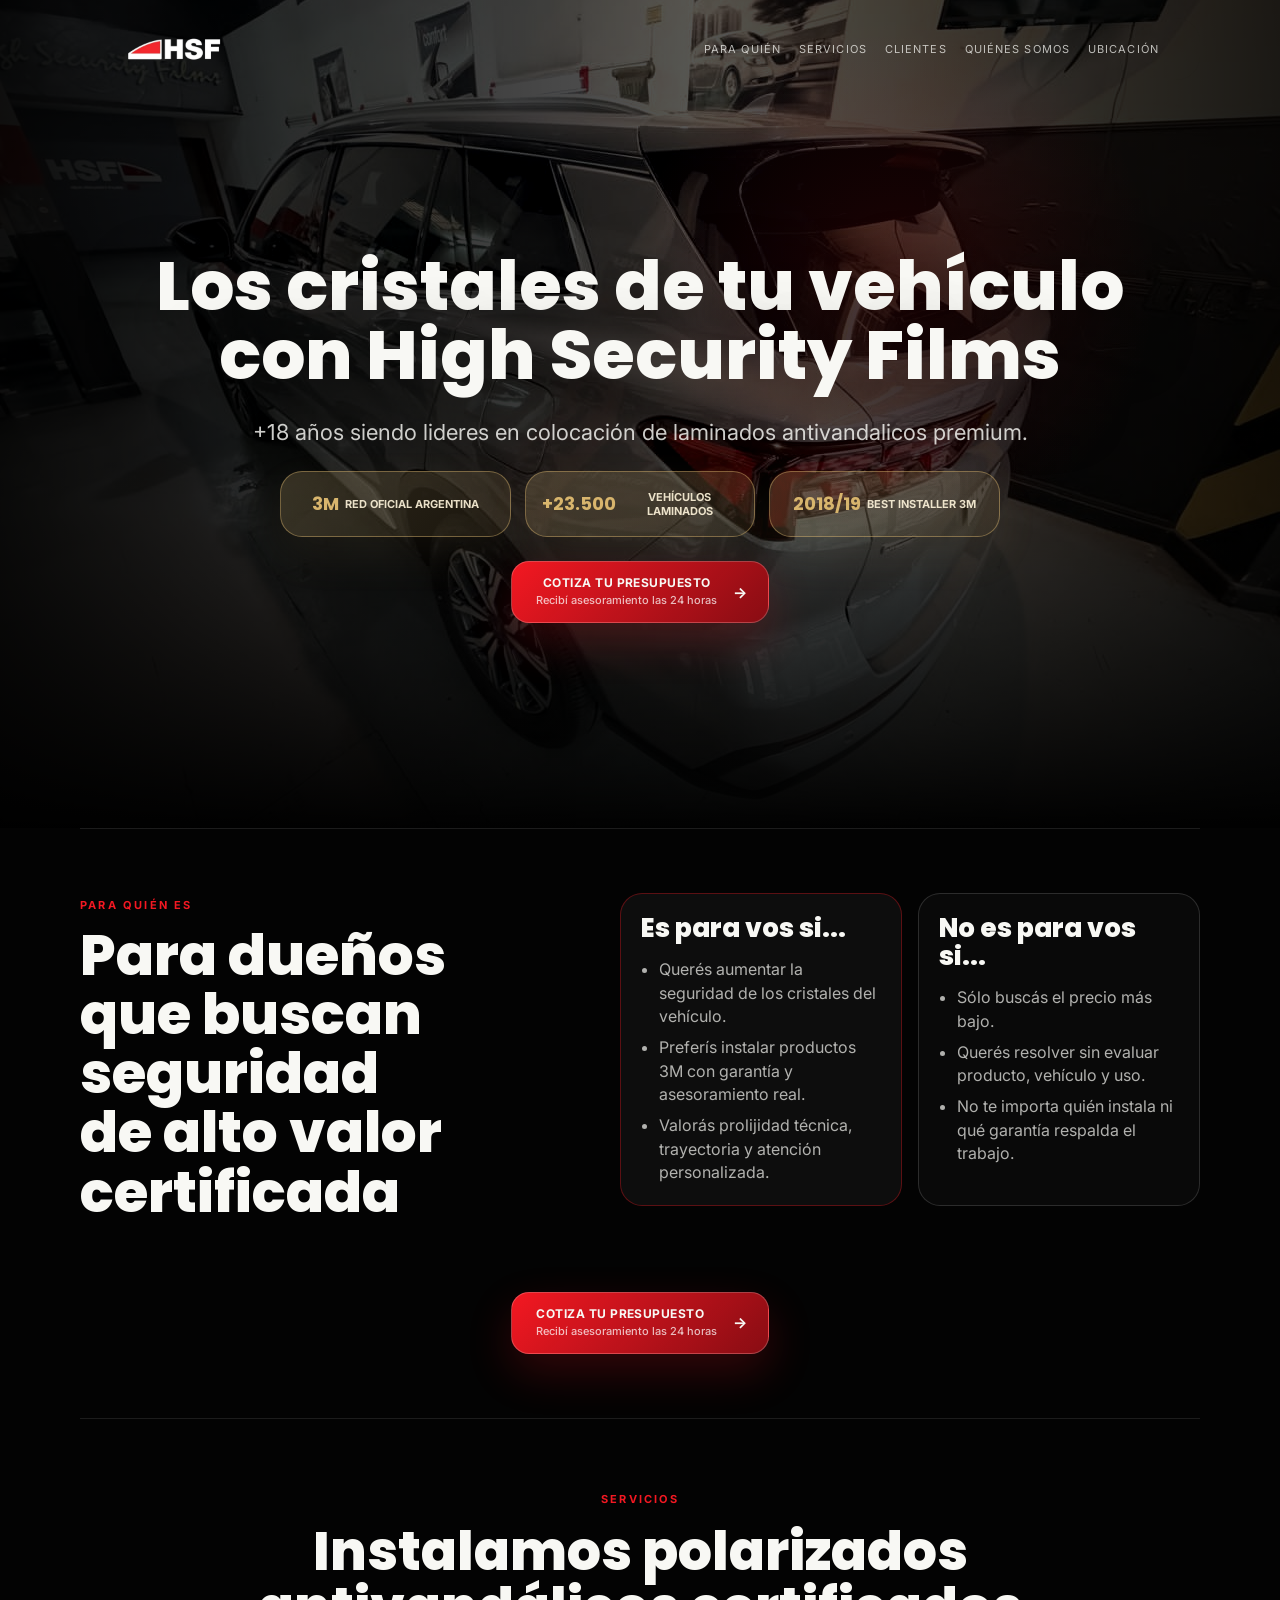
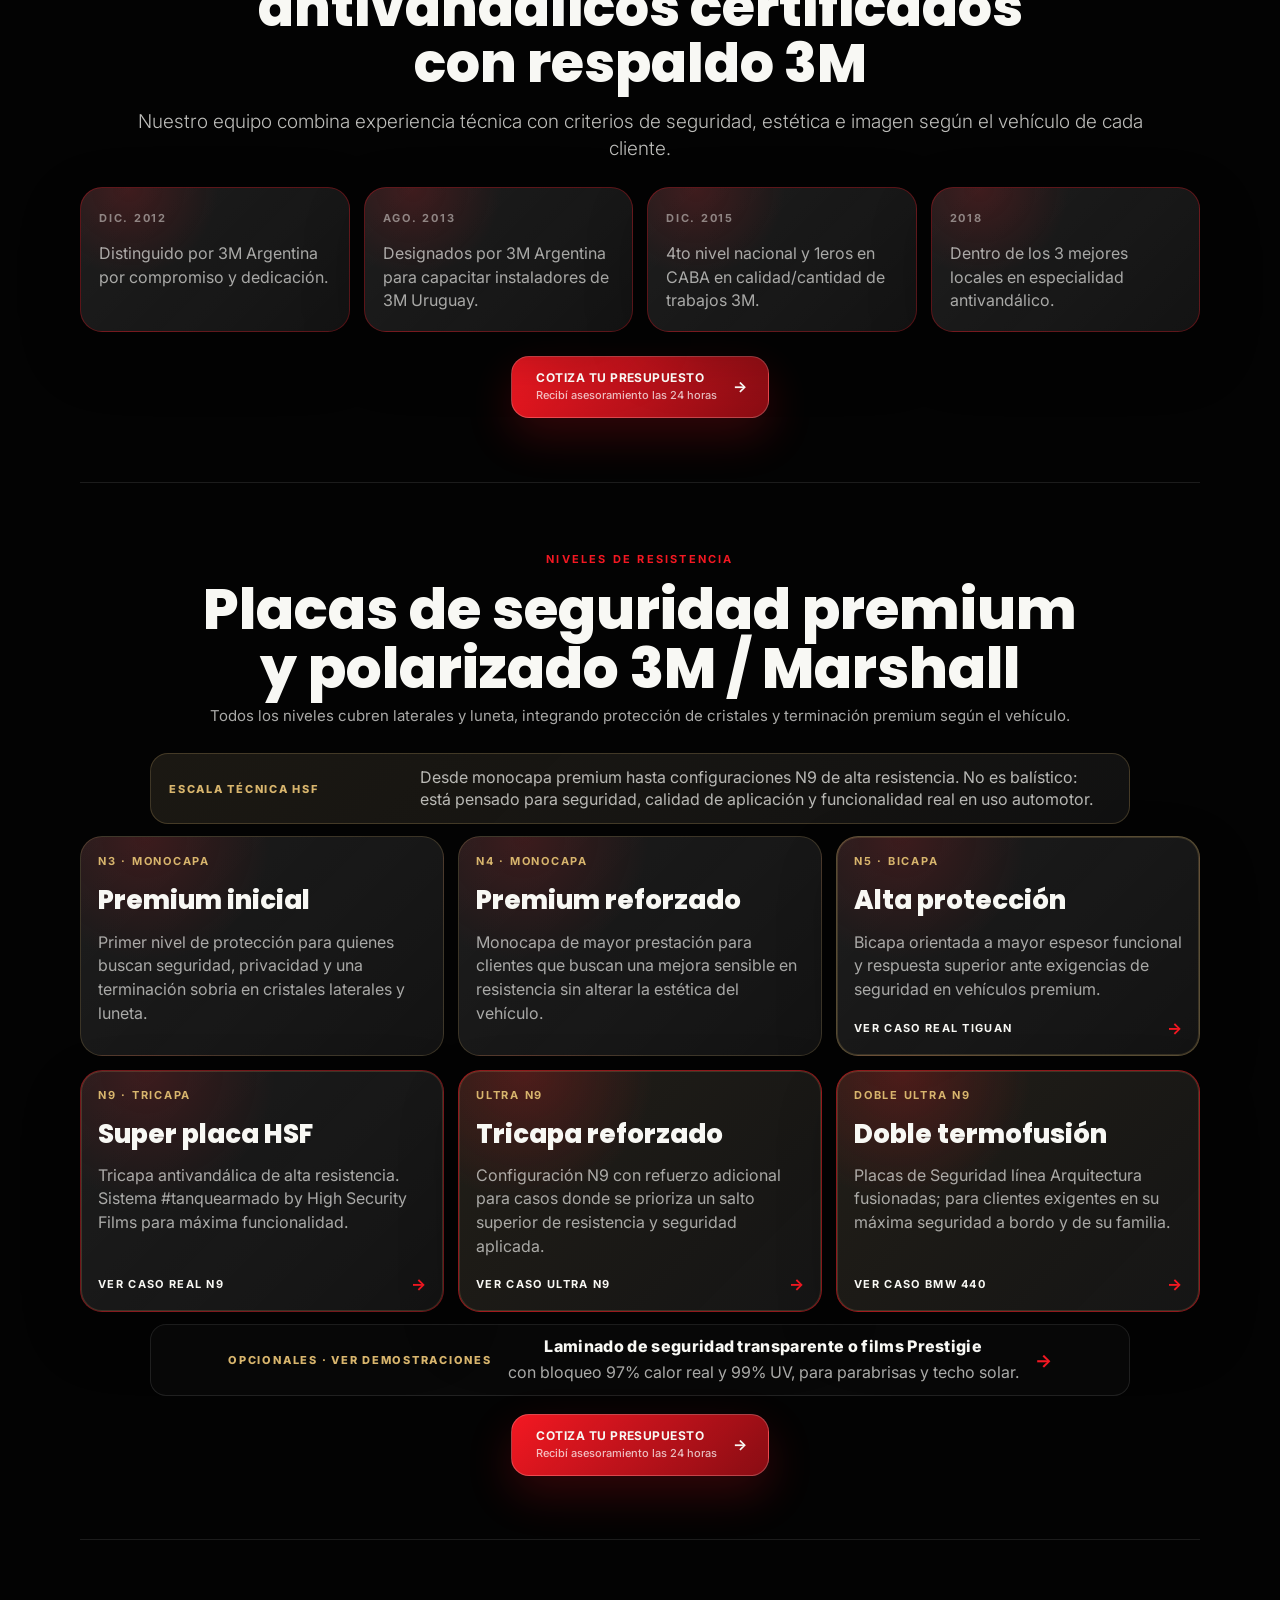
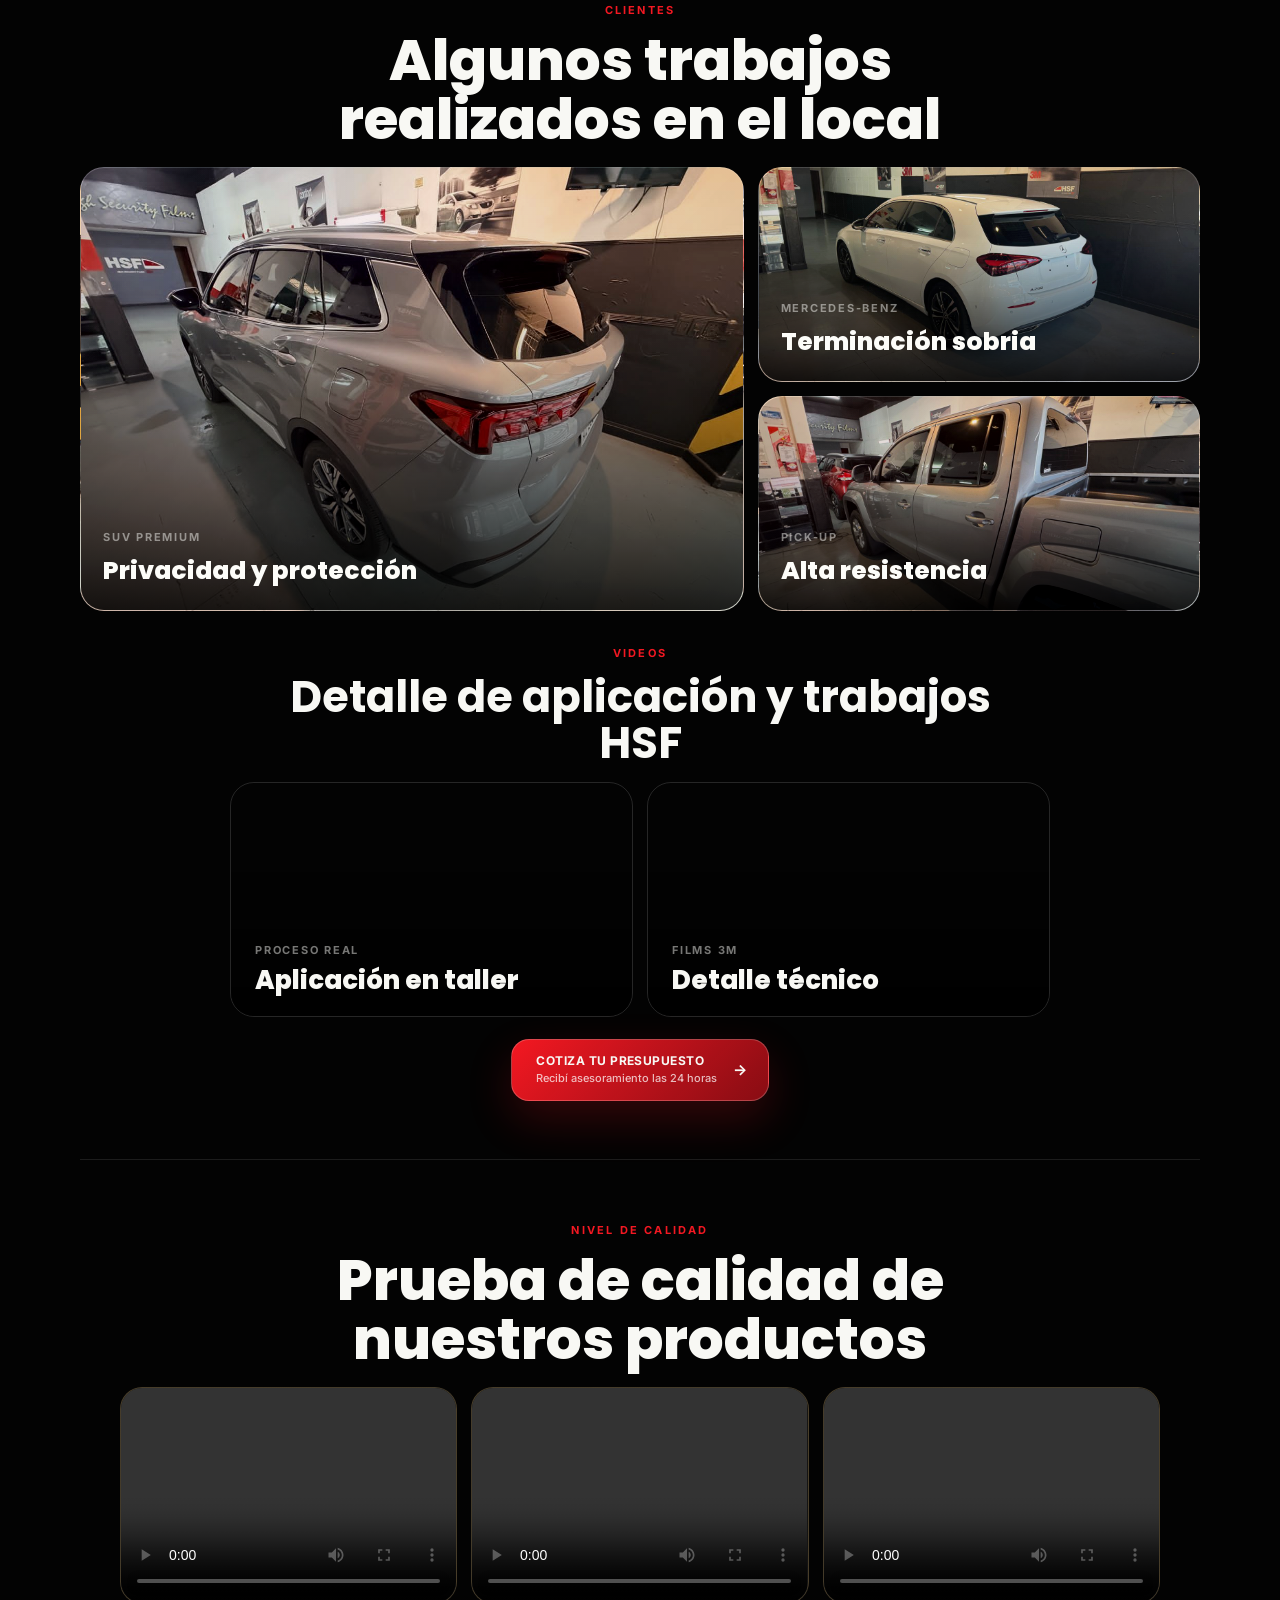
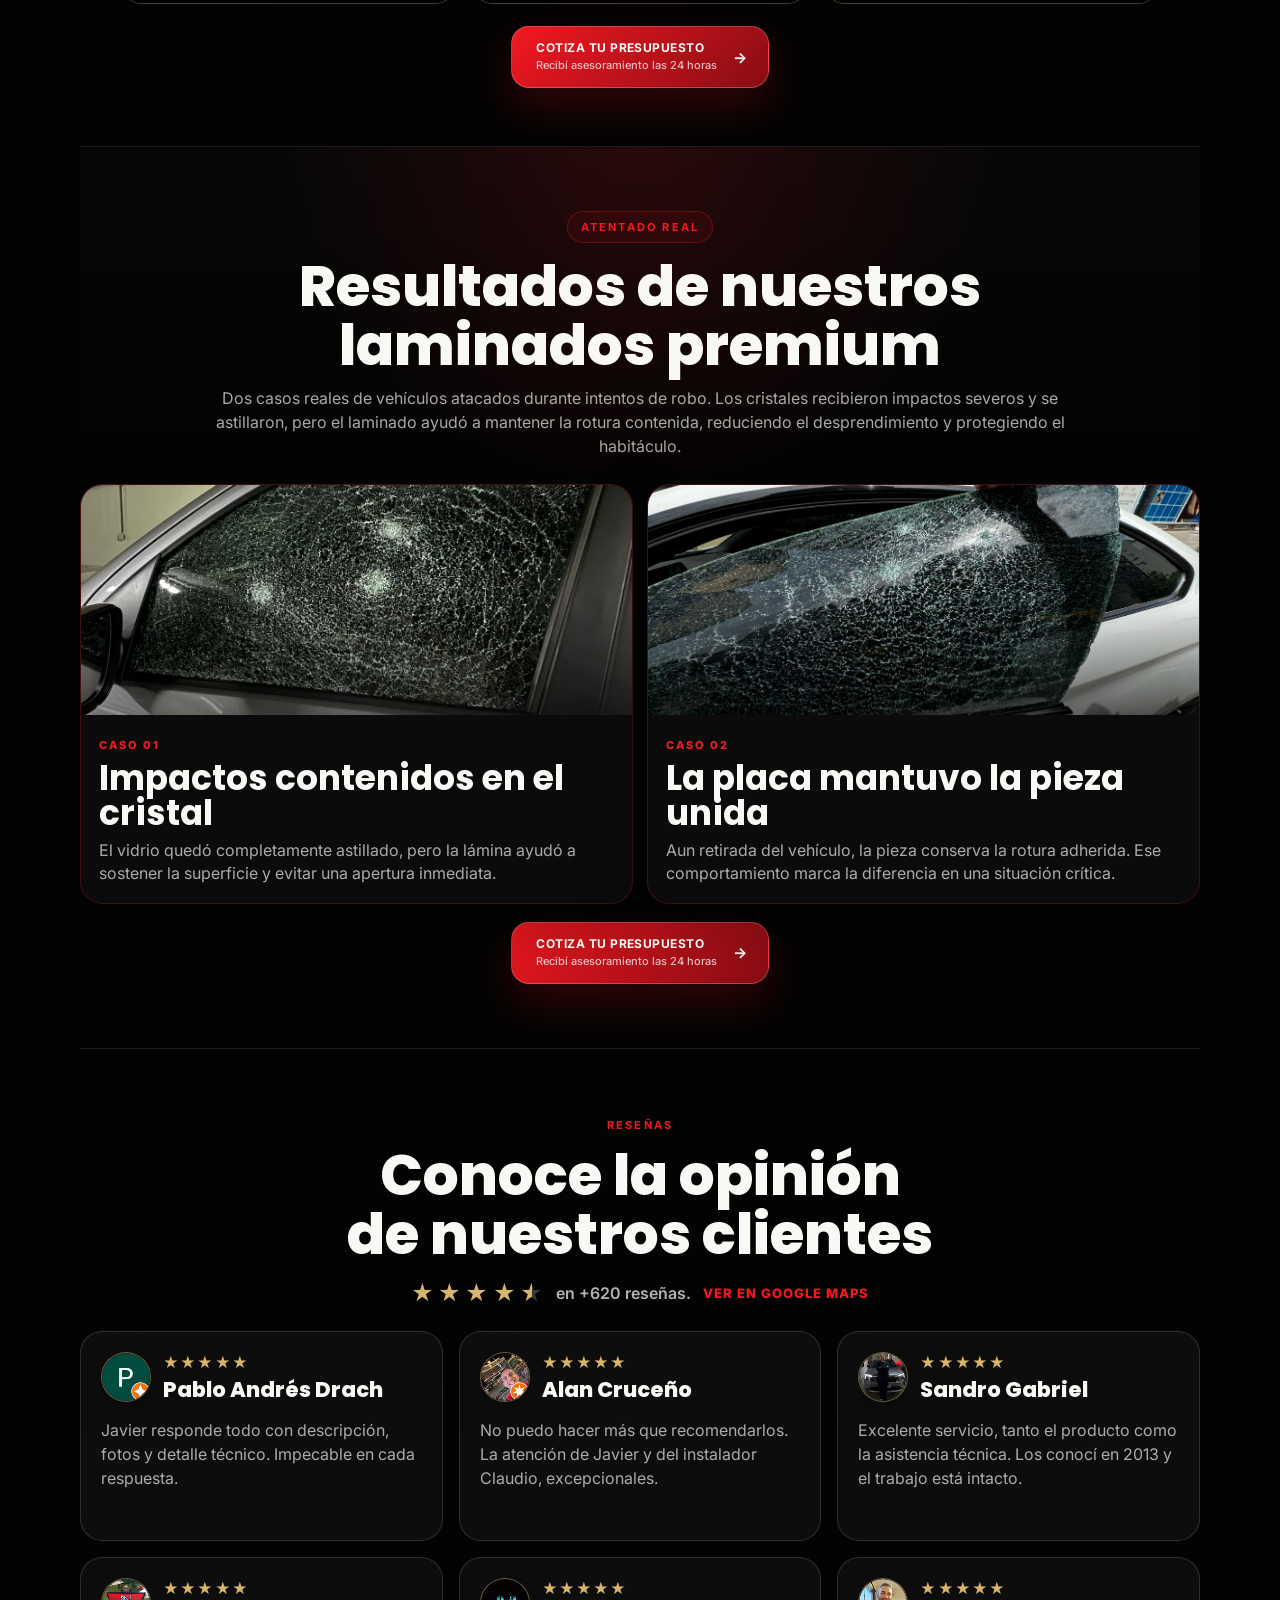
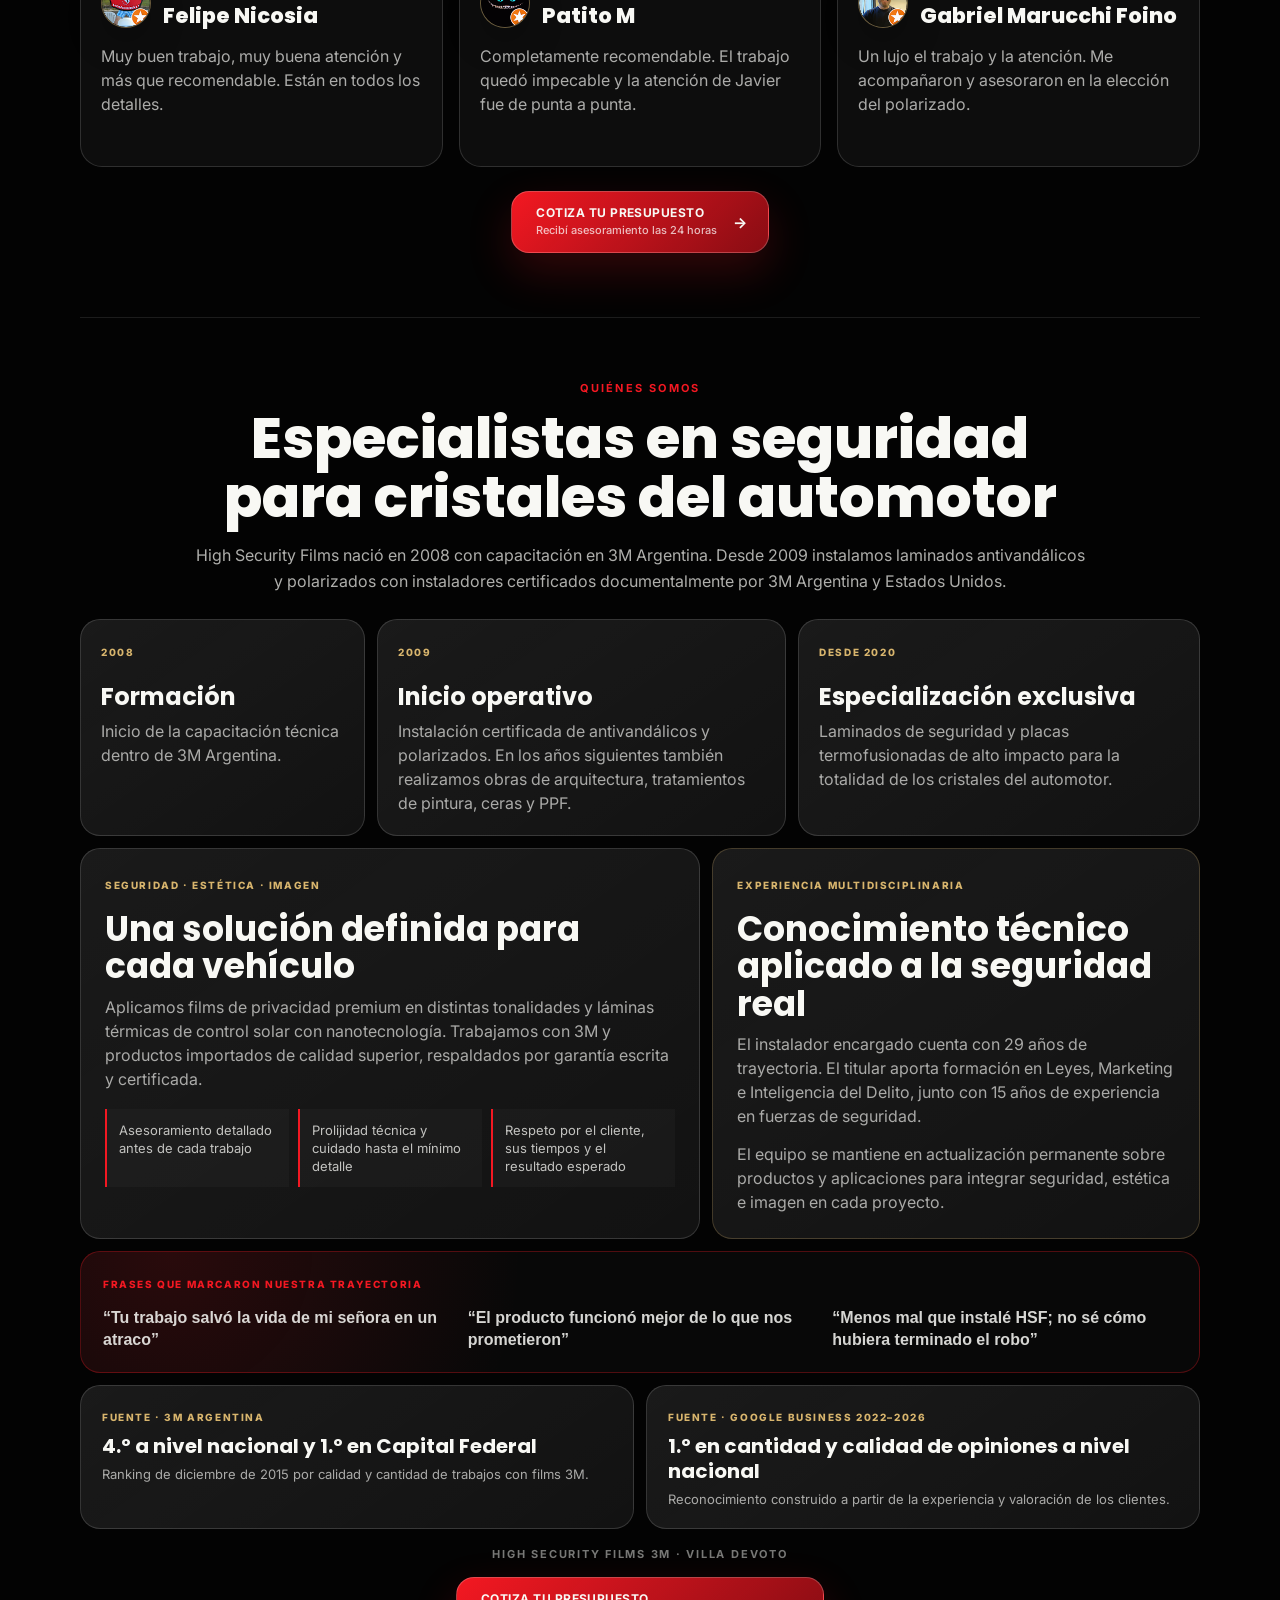
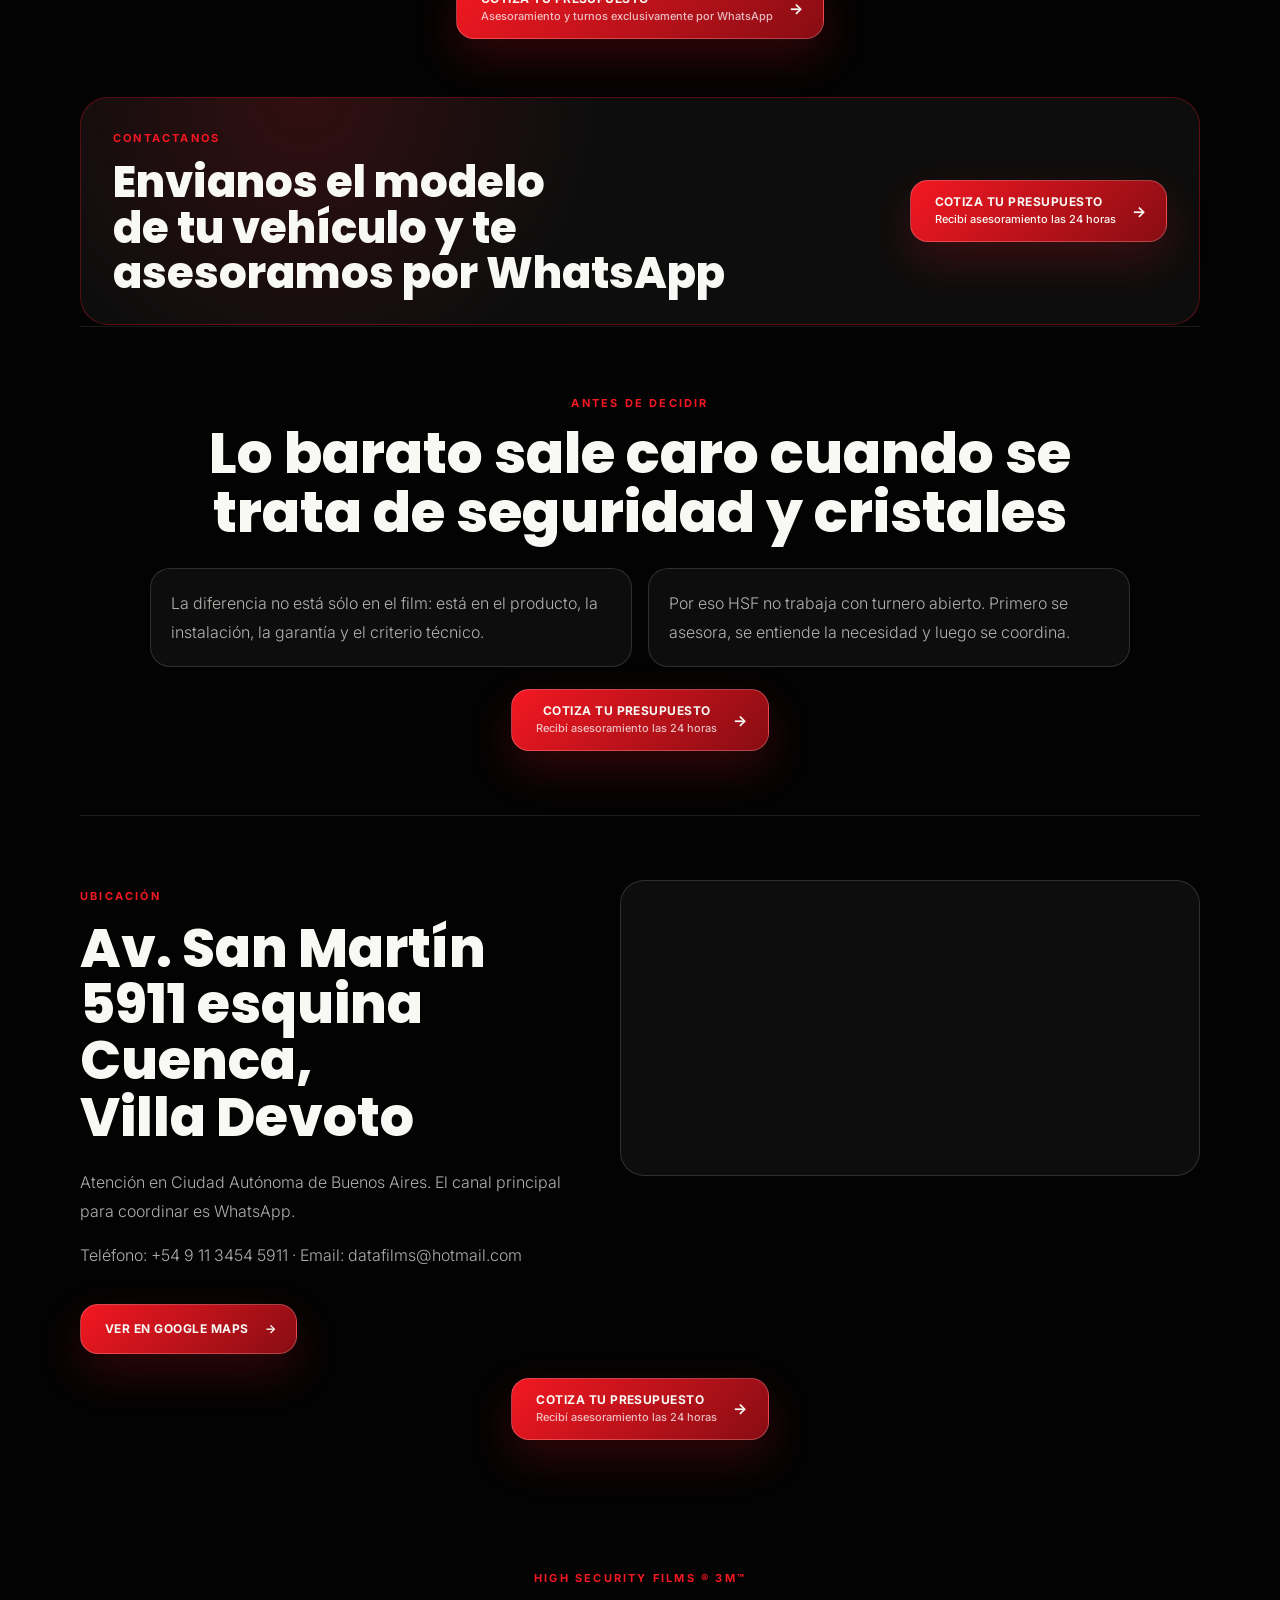
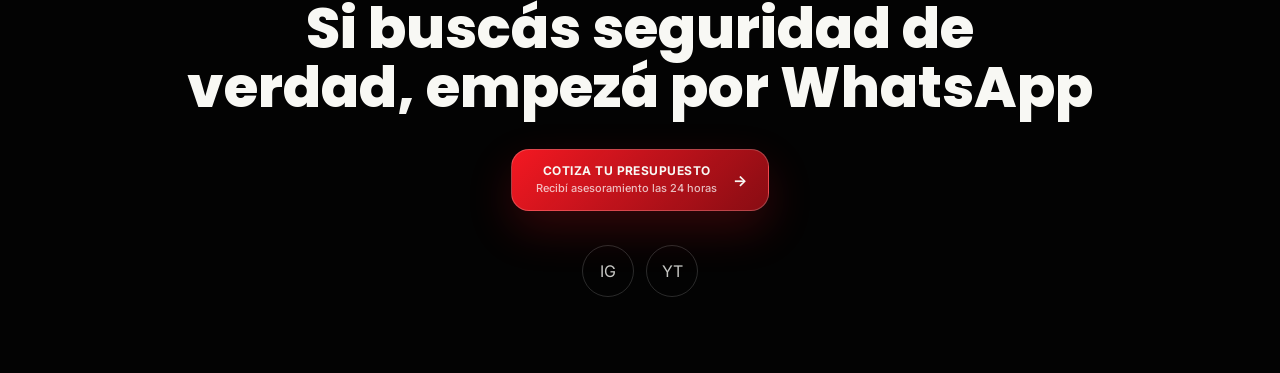
==== commit 6754c6d3: "Actualiza landing y casos de resistencia" ====
--- a/index.html
+++ b/index.html
@@ -17,8 +17,31 @@
     <link rel="icon" type="image/png" href="assets/logo-hsf-icon.png" />
     <link rel="shortcut icon" type="image/png" href="assets/logo-hsf-icon.png" />
     <link rel="stylesheet" href="styles.css" />
+    <!-- Meta Pixel Code -->
+    <script>
+      !function(f,b,e,v,n,t,s)
+      {if(f.fbq)return;n=f.fbq=function(){n.callMethod?
+      n.callMethod.apply(n,arguments):n.queue.push(arguments)};
+      if(!f._fbq)f._fbq=n;n.push=n;n.loaded=!0;n.version='2.0';
+      n.queue=[];t=b.createElement(e);t.async=!0;
+      t.src=v;s=b.getElementsByTagName(e)[0];
+      s.parentNode.insertBefore(t,s)}(window, document,'script',
+      'https://connect.facebook.net/en_US/fbevents.js');
+      fbq('init', '1426120272886872');
+      fbq('track', 'PageView');
+    </script>
+    <!-- End Meta Pixel Code -->
   </head>
   <body>
+    <noscript>
+      <img
+        height="1"
+        width="1"
+        style="display:none"
+        src="https://www.facebook.com/tr?id=1426120272886872&ev=PageView&noscript=1"
+        alt=""
+      />
+    </noscript>
     <div class="page-loader" aria-label="Cargando página">
       <img src="assets/logo-hsf.png" alt="High Security Films" />
       <span></span>
@@ -33,6 +56,7 @@
         <a href="#problema">Para quién</a>
         <a href="#autoridad">Servicios</a>
         <a href="#clientes">Clientes</a>
+        <a href="#nosotros">Quiénes somos</a>
         <a href="#ubicacion">Ubicación</a>
       </nav>
 
@@ -46,10 +70,11 @@
         <a href="#problema">Para quién</a>
         <a href="#autoridad">Servicios</a>
         <a href="#clientes">Clientes</a>
+        <a href="#nosotros">Quiénes somos</a>
         <a href="#ubicacion">Ubicación</a>
         <a
           class="mobile-menu-cta"
-          href="https://api.whatsapp.com/send/?phone=5491134545911&text=Hola%20Javier,%20quiero%20consultar%20por%20los%20cristales%20antivand%C3%A1licos%203M%20para%20mi%20veh%C3%ADculo."
+          href="https://wa.me/5491154255845?text=Hola%20Javier,%20quiero%20consultar%20por%20los%20cristales%20antivand%C3%A1licos%20polarizados%20premium,%20para%20mi%20veh%C3%ADculo"
           target="_blank"
           rel="noopener"
         >
@@ -65,7 +90,6 @@
       <section class="hero conversion-hero" id="inicio">
         <video class="hero-video" autoplay muted loop playsinline poster="assets/media/work-suv.jpg" aria-hidden="true">
           <source src="assets/hero-video.mp4" type="video/mp4" />
-          <source src="assets/hero-video.mov" type="video/quicktime" />
           <source src="assets/video.mp4" type="video/mp4" />
         </video>
         <div class="video-scrim" aria-hidden="true"></div>
@@ -85,7 +109,7 @@
           <div class="hero-actions reveal">
             <a
               class="primary-cta"
-              href="https://api.whatsapp.com/send/?phone=5491134545911&text=Hola%20Javier,%20quiero%20consultar%20por%20los%20cristales%20antivand%C3%A1licos%203M%20para%20mi%20veh%C3%ADculo."
+              href="https://wa.me/5491154255845?text=Hola%20Javier,%20quiero%20consultar%20por%20los%20cristales%20antivand%C3%A1licos%20polarizados%20premium,%20para%20mi%20veh%C3%ADculo"
               target="_blank"
               rel="noopener"
             >
@@ -124,7 +148,7 @@
         </div>
         <a
           class="primary-cta center-cta section-contact"
-          href="https://api.whatsapp.com/send/?phone=5491134545911&text=Hola%20Javier,%20quiero%20consultar%20por%20los%20cristales%20antivand%C3%A1licos%203M%20para%20mi%20veh%C3%ADculo."
+          href="https://wa.me/5491154255845?text=Hola%20Javier,%20quiero%20consultar%20por%20los%20cristales%20antivand%C3%A1licos%20polarizados%20premium,%20para%20mi%20veh%C3%ADculo"
           target="_blank"
           rel="noopener"
         >
@@ -168,7 +192,7 @@
         </div>
         <a
           class="primary-cta center-cta section-contact"
-          href="https://api.whatsapp.com/send/?phone=5491134545911&text=Hola%20Javier,%20quiero%20consultar%20por%20los%20cristales%20antivand%C3%A1licos%203M%20para%20mi%20veh%C3%ADculo."
+          href="https://wa.me/5491154255845?text=Hola%20Javier,%20quiero%20consultar%20por%20los%20cristales%20antivand%C3%A1licos%20polarizados%20premium,%20para%20mi%20veh%C3%ADculo"
           target="_blank"
           rel="noopener"
         >
@@ -203,38 +227,43 @@
             <h3>Premium reforzado</h3>
             <p>Monocapa de mayor prestación para clientes que buscan una mejora sensible en resistencia sin alterar la estética del vehículo.</p>
           </article>
-          <article class="resistance-card level-mid">
+          <a class="resistance-card level-mid resistance-card-featured" href="nivel.html" aria-label="Ver caso real N5 Volkswagen Tiguan">
             <span>N5 · Bicapa</span>
             <h3>Alta protección</h3>
             <p>Bicapa orientada a mayor espesor funcional y respuesta superior ante exigencias de seguridad en vehículos premium.</p>
-          </article>
-          <article class="resistance-card level-high">
+            <strong class="resistance-link">Ver caso real Tiguan <span aria-hidden="true">→</span></strong>
+          </a>
+          <a class="resistance-card level-high resistance-card-featured" href="nivel-n9.html" aria-label="Ver caso real N9 con dos impactos">
             <span>N9 · Tricapa</span>
             <h3>Super placa HSF</h3>
             <p>Tricapa antivandálica de alta resistencia. Sistema #tanquearmado by High Security Films para máxima funcionalidad.</p>
-          </article>
-          <article class="resistance-card level-ultra">
+            <strong class="resistance-link">Ver caso real N9 <span aria-hidden="true">→</span></strong>
+          </a>
+          <a class="resistance-card level-ultra resistance-card-featured" href="nivel-ultra-n9.html" aria-label="Ver caso real Ultra N9 de mayo de 2024">
             <span>Ultra N9</span>
             <h3>Tricapa reforzado</h3>
             <p>Configuración N9 con refuerzo adicional para casos donde se prioriza un salto superior de resistencia y seguridad aplicada.</p>
-          </article>
-          <article class="resistance-card level-ultra">
+            <strong class="resistance-link">Ver caso Ultra N9 <span aria-hidden="true">→</span></strong>
+          </a>
+          <a class="resistance-card level-ultra resistance-card-featured" href="nivel-doble-ultra-n9.html" aria-label="Ver caso real Doble Ultra N9 BMW 440">
             <span>Doble Ultra N9</span>
             <h3>Doble termofusión</h3>
             <p>Placas de Seguridad línea Arquitectura fusionadas; para clientes exigentes en su máxima seguridad a bordo y de su familia.</p>
-          </article>
-        </div>
-
-        <div class="resistance-options" aria-label="Opcionales disponibles">
-          <span>Opcionales</span>
+            <strong class="resistance-link">Ver caso BMW 440 <span aria-hidden="true">→</span></strong>
+          </a>
+        </div>
+
+        <a class="resistance-options resistance-options-link" href="nivel-opcionales.html" aria-label="Ver demostraciones de seguridad para parabrisas y film térmico">
+          <span>Opcionales · Ver demostraciones</span>
           <p>
             <strong>Laminado de seguridad transparente o films Prestigie</strong>
             <em>con bloqueo 97% calor real y 99% UV, para parabrisas y techo solar.</em>
           </p>
-        </div>
-        <a
-          class="primary-cta center-cta section-contact"
-          href="https://api.whatsapp.com/send/?phone=5491134545911&text=Hola%20Javier,%20quiero%20consultar%20por%20los%20cristales%20antivand%C3%A1licos%203M%20para%20mi%20veh%C3%ADculo."
+          <b aria-hidden="true">→</b>
+        </a>
+        <a
+          class="primary-cta center-cta section-contact"
+          href="https://wa.me/5491154255845?text=Hola%20Javier,%20quiero%20consultar%20por%20los%20cristales%20antivand%C3%A1licos%20polarizados%20premium,%20para%20mi%20veh%C3%ADculo"
           target="_blank"
           rel="noopener"
         >
@@ -299,7 +328,7 @@
         </div>
         <a
           class="primary-cta center-cta section-contact"
-          href="https://api.whatsapp.com/send/?phone=5491134545911&text=Hola%20Javier,%20quiero%20consultar%20por%20los%20cristales%20antivand%C3%A1licos%203M%20para%20mi%20veh%C3%ADculo."
+          href="https://wa.me/5491154255845?text=Hola%20Javier,%20quiero%20consultar%20por%20los%20cristales%20antivand%C3%A1licos%20polarizados%20premium,%20para%20mi%20veh%C3%ADculo"
           target="_blank"
           rel="noopener"
         >
@@ -336,7 +365,7 @@
         </div>
         <a
           class="primary-cta center-cta section-contact"
-          href="https://api.whatsapp.com/send/?phone=5491134545911&text=Hola%20Javier,%20quiero%20consultar%20por%20los%20cristales%20antivand%C3%A1licos%203M%20para%20mi%20veh%C3%ADculo."
+          href="https://wa.me/5491154255845?text=Hola%20Javier,%20quiero%20consultar%20por%20los%20cristales%20antivand%C3%A1licos%20polarizados%20premium,%20para%20mi%20veh%C3%ADculo"
           target="_blank"
           rel="noopener"
         >
@@ -380,7 +409,7 @@
 
         <a
           class="primary-cta center-cta section-contact"
-          href="https://api.whatsapp.com/send/?phone=5491134545911&text=Hola%20Javier,%20quiero%20consultar%20por%20los%20cristales%20antivand%C3%A1licos%203M%20para%20mi%20veh%C3%ADculo."
+          href="https://wa.me/5491154255845?text=Hola%20Javier,%20quiero%20consultar%20por%20los%20cristales%20antivand%C3%A1licos%20polarizados%20premium,%20para%20mi%20veh%C3%ADculo"
           target="_blank"
           rel="noopener"
         >
@@ -475,13 +504,116 @@
         </div>
         <a
           class="primary-cta center-cta section-contact"
-          href="https://api.whatsapp.com/send/?phone=5491134545911&text=Hola%20Javier,%20quiero%20consultar%20por%20los%20cristales%20antivand%C3%A1licos%203M%20para%20mi%20veh%C3%ADculo."
-          target="_blank"
-          rel="noopener"
-        >
-          <span class="cta-text">
-            <span class="cta-title">Cotiza tu presupuesto</span>
-            <span class="cta-subtitle">Recibí asesoramiento las 24 horas</span>
+          href="https://wa.me/5491154255845?text=Hola%20Javier,%20quiero%20consultar%20por%20los%20cristales%20antivand%C3%A1licos%20polarizados%20premium,%20para%20mi%20veh%C3%ADculo"
+          target="_blank"
+          rel="noopener"
+        >
+          <span class="cta-text">
+            <span class="cta-title">Cotiza tu presupuesto</span>
+            <span class="cta-subtitle">Recibí asesoramiento las 24 horas</span>
+          </span>
+          <span class="cta-arrow" aria-hidden="true">→</span>
+        </a>
+      </section>
+
+      <section class="section about-section" id="nosotros">
+        <div class="section-heading">
+          <span class="section-eyebrow">Quiénes somos</span>
+          <h2>Especialistas en seguridad para cristales del automotor</h2>
+          <p>
+            High Security Films nació en 2008 con capacitación en 3M Argentina. Desde 2009
+            instalamos laminados antivandálicos y polarizados con instaladores certificados
+            documentalmente por 3M Argentina y Estados Unidos.
+          </p>
+        </div>
+
+        <div class="about-timeline" aria-label="Historia de High Security Films">
+          <article>
+            <span>2008</span>
+            <h3>Formación</h3>
+            <p>Inicio de la capacitación técnica dentro de 3M Argentina.</p>
+          </article>
+          <article>
+            <span>2009</span>
+            <h3>Inicio operativo</h3>
+            <p>
+              Instalación certificada de antivandálicos y polarizados. En los años siguientes
+              también realizamos obras de arquitectura, tratamientos de pintura, ceras y PPF.
+            </p>
+          </article>
+          <article>
+            <span>Desde 2020</span>
+            <h3>Especialización exclusiva</h3>
+            <p>
+              Laminados de seguridad y placas termofusionadas de alto impacto para la totalidad
+              de los cristales del automotor.
+            </p>
+          </article>
+        </div>
+
+        <div class="about-expertise">
+          <article class="about-panel about-specialty">
+            <span>Seguridad · Estética · Imagen</span>
+            <h3>Una solución definida para cada vehículo</h3>
+            <p>
+              Aplicamos films de privacidad premium en distintas tonalidades y láminas térmicas
+              de control solar con nanotecnología. Trabajamos con 3M y productos importados de
+              calidad superior, respaldados por garantía escrita y certificada.
+            </p>
+            <ul>
+              <li>Asesoramiento detallado antes de cada trabajo</li>
+              <li>Prolijidad técnica y cuidado hasta el mínimo detalle</li>
+              <li>Respeto por el cliente, sus tiempos y el resultado esperado</li>
+            </ul>
+          </article>
+
+          <article class="about-panel about-team">
+            <span>Experiencia multidisciplinaria</span>
+            <h3>Conocimiento técnico aplicado a la seguridad real</h3>
+            <p>
+              El instalador encargado cuenta con 29 años de trayectoria. El titular aporta
+              formación en Leyes, Marketing e Inteligencia del Delito, junto con 15 años de
+              experiencia en fuerzas de seguridad.
+            </p>
+            <p>
+              El equipo se mantiene en actualización permanente sobre productos y aplicaciones
+              para integrar seguridad, estética e imagen en cada proyecto.
+            </p>
+          </article>
+        </div>
+
+        <div class="about-voices">
+          <span>Frases que marcaron nuestra trayectoria</span>
+          <div>
+            <blockquote>“Tu trabajo salvó la vida de mi señora en un atraco”</blockquote>
+            <blockquote>“El producto funcionó mejor de lo que nos prometieron”</blockquote>
+            <blockquote>“Menos mal que instalé HSF; no sé cómo hubiera terminado el robo”</blockquote>
+          </div>
+        </div>
+
+        <div class="about-proof">
+          <article>
+            <span>Fuente · 3M Argentina</span>
+            <strong>4.º a nivel nacional y 1.º en Capital Federal</strong>
+            <p>Ranking de diciembre de 2015 por calidad y cantidad de trabajos con films 3M.</p>
+          </article>
+          <article>
+            <span>Fuente · Google Business 2022–2026</span>
+            <strong>1.º en cantidad y calidad de opiniones a nivel nacional</strong>
+            <p>Reconocimiento construido a partir de la experiencia y valoración de los clientes.</p>
+          </article>
+        </div>
+
+        <p class="about-location">High Security Films 3M · Villa Devoto</p>
+        <a
+          class="primary-cta center-cta section-contact"
+          href="https://wa.me/5491154255845?text=Hola%20Javier,%20quiero%20consultar%20por%20los%20cristales%20antivand%C3%A1licos%20polarizados%20premium,%20para%20mi%20veh%C3%ADculo"
+          target="_blank"
+          rel="noopener"
+        >
+          <span class="cta-text">
+            <span class="cta-title">Cotiza tu presupuesto</span>
+            <span class="cta-subtitle">Asesoramiento y turnos exclusivamente por WhatsApp</span>
           </span>
           <span class="cta-arrow" aria-hidden="true">→</span>
         </a>
@@ -494,7 +626,7 @@
         </div>
         <a
           class="primary-cta"
-          href="https://api.whatsapp.com/send/?phone=5491134545911&text=Hola%20Javier,%20quiero%20consultar%20por%20los%20cristales%20antivand%C3%A1licos%203M%20para%20mi%20veh%C3%ADculo."
+          href="https://wa.me/5491154255845?text=Hola%20Javier,%20quiero%20consultar%20por%20los%20cristales%20antivand%C3%A1licos%20polarizados%20premium,%20para%20mi%20veh%C3%ADculo"
           target="_blank"
           rel="noopener"
         >
@@ -517,7 +649,7 @@
         </div>
         <a
           class="primary-cta center-cta"
-          href="https://api.whatsapp.com/send/?phone=5491134545911&text=Hola%20Javier,%20quiero%20consultar%20por%20los%20cristales%20antivand%C3%A1licos%203M%20para%20mi%20veh%C3%ADculo."
+          href="https://wa.me/5491154255845?text=Hola%20Javier,%20quiero%20consultar%20por%20los%20cristales%20antivand%C3%A1licos%20polarizados%20premium,%20para%20mi%20veh%C3%ADculo"
           target="_blank"
           rel="noopener"
         >
@@ -563,7 +695,7 @@
         </div>
         <a
           class="primary-cta center-cta section-contact"
-          href="https://api.whatsapp.com/send/?phone=5491134545911&text=Hola%20Javier,%20quiero%20consultar%20por%20los%20cristales%20antivand%C3%A1licos%203M%20para%20mi%20veh%C3%ADculo."
+          href="https://wa.me/5491154255845?text=Hola%20Javier,%20quiero%20consultar%20por%20los%20cristales%20antivand%C3%A1licos%20polarizados%20premium,%20para%20mi%20veh%C3%ADculo"
           target="_blank"
           rel="noopener"
         >
@@ -580,7 +712,7 @@
         <h2>Si buscás seguridad de verdad, empezá por WhatsApp</h2>
         <a
           class="primary-cta"
-          href="https://api.whatsapp.com/send/?phone=5491134545911&text=Hola%20Javier,%20quiero%20consultar%20por%20los%20cristales%20antivand%C3%A1licos%203M%20para%20mi%20veh%C3%ADculo."
+          href="https://wa.me/5491154255845?text=Hola%20Javier,%20quiero%20consultar%20por%20los%20cristales%20antivand%C3%A1licos%20polarizados%20premium,%20para%20mi%20veh%C3%ADculo"
           target="_blank"
           rel="noopener"
         >
--- a/styles.css
+++ b/styles.css
@@ -948,11 +948,27 @@
 .resistance-card {
   min-height: 156px;
   padding: 17px;
+  display: flex;
+  flex-direction: column;
   border-color: rgba(243, 24, 34, 0.28);
   background:
     radial-gradient(circle at 18% 0%, rgba(243, 24, 34, 0.15), transparent 34%),
     linear-gradient(135deg, rgba(255, 255, 255, 0.065), rgba(255, 255, 255, 0.025)),
     rgba(255, 255, 255, 0.045);
+  transition: transform 220ms ease, border-color 220ms ease, background 220ms ease;
+}
+
+a.resistance-card:hover {
+  transform: translateY(-4px);
+  border-color: rgba(243, 24, 34, 0.62);
+  background:
+    radial-gradient(circle at 18% 0%, rgba(243, 24, 34, 0.22), transparent 36%),
+    linear-gradient(135deg, rgba(255, 255, 255, 0.085), rgba(255, 255, 255, 0.03)),
+    rgba(255, 255, 255, 0.055);
+}
+
+a.resistance-card {
+  cursor: pointer;
 }
 
 .resistance-card span {
@@ -961,6 +977,28 @@
 
 .resistance-card h3 {
   margin-top: 18px;
+}
+
+.resistance-link {
+  margin-top: auto;
+  padding-top: 16px;
+  display: inline-flex;
+  align-items: center;
+  justify-content: space-between;
+  color: var(--white);
+  font-size: 11px;
+  letter-spacing: 0.12em;
+  text-transform: uppercase;
+}
+
+.resistance-link span {
+  color: var(--red);
+  font-size: 16px;
+  letter-spacing: 0;
+}
+
+.resistance-card-featured {
+  box-shadow: inset 0 0 0 1px rgba(216, 181, 109, 0.18), 0 24px 60px rgba(0, 0, 0, 0.24);
 }
 
 .level-base {
@@ -997,6 +1035,25 @@
   text-align: center;
 }
 
+.resistance-options-link {
+  cursor: pointer;
+  transition:
+    transform 220ms ease,
+    border-color 220ms ease,
+    background 220ms ease;
+}
+
+.resistance-options-link:hover {
+  transform: translateY(-3px);
+  border-color: rgba(243, 24, 34, 0.48);
+  background: rgba(243, 24, 34, 0.055);
+}
+
+.resistance-options-link > b {
+  color: var(--red);
+  font-size: 18px;
+}
+
 .quality-showcase {
   max-width: 1060px;
   margin-inline: auto;
@@ -1371,6 +1428,183 @@
 
 .objection-section .section-heading {
   margin-inline: auto;
+}
+
+.about-section {
+  padding-top: 58px;
+  padding-bottom: 58px;
+}
+
+.about-section .section-heading {
+  max-width: 1040px;
+  margin: 0 auto 24px;
+  text-align: center;
+}
+
+.about-section .section-heading p {
+  max-width: 900px;
+  margin: 16px auto 0;
+  color: rgba(248, 248, 244, 0.7);
+  font-size: 16px;
+  line-height: 1.62;
+}
+
+.about-timeline {
+  display: grid;
+  grid-template-columns: 0.78fr 1.12fr 1.1fr;
+  gap: 12px;
+}
+
+.about-timeline article,
+.about-panel,
+.about-proof article {
+  border: 1px solid var(--line);
+  border-radius: 20px;
+  background:
+    linear-gradient(145deg, rgba(255, 255, 255, 0.055), rgba(255, 255, 255, 0.018)),
+    var(--panel);
+}
+
+.about-timeline article {
+  min-height: 172px;
+  padding: 20px;
+}
+
+.about-timeline span,
+.about-panel > span,
+.about-voices > span,
+.about-proof span {
+  color: var(--gold);
+  font-size: 10px;
+  font-weight: 800;
+  letter-spacing: 0.16em;
+  text-transform: uppercase;
+}
+
+.about-timeline h3,
+.about-panel h3 {
+  margin: 24px 0 9px;
+  font-family: var(--display);
+  font-size: 24px;
+  line-height: 1.08;
+}
+
+.about-timeline p,
+.about-panel p,
+.about-proof p {
+  margin-bottom: 0;
+  color: rgba(248, 248, 244, 0.66);
+  line-height: 1.5;
+}
+
+.about-expertise {
+  margin-top: 12px;
+  display: grid;
+  grid-template-columns: 1.12fr 0.88fr;
+  gap: 12px;
+}
+
+.about-panel {
+  padding: 24px;
+}
+
+.about-panel h3 {
+  max-width: 620px;
+  margin-top: 18px;
+  font-size: clamp(25px, 2.7vw, 35px);
+}
+
+.about-panel ul {
+  margin: 18px 0 0;
+  padding: 0;
+  display: grid;
+  grid-template-columns: repeat(3, minmax(0, 1fr));
+  gap: 9px;
+  list-style: none;
+}
+
+.about-panel li {
+  padding: 12px;
+  border-left: 2px solid var(--red);
+  background: rgba(255, 255, 255, 0.025);
+  color: rgba(248, 248, 244, 0.76);
+  font-size: 13px;
+  line-height: 1.4;
+}
+
+.about-team {
+  border-color: rgba(216, 181, 109, 0.24);
+}
+
+.about-team p + p {
+  margin-top: 14px;
+}
+
+.about-voices {
+  margin-top: 12px;
+  padding: 20px 22px;
+  border: 1px solid rgba(243, 24, 34, 0.3);
+  border-radius: 20px;
+  background:
+    radial-gradient(circle at 8% 0%, rgba(243, 24, 34, 0.14), transparent 34%),
+    rgba(255, 255, 255, 0.025);
+}
+
+.about-voices > span {
+  color: var(--red);
+}
+
+.about-voices > div {
+  margin-top: 15px;
+  display: grid;
+  grid-template-columns: repeat(3, minmax(0, 1fr));
+  gap: 20px;
+}
+
+.about-voices blockquote {
+  margin: 0;
+  color: rgba(248, 248, 244, 0.86);
+  font-family: var(--display);
+  font-size: 16px;
+  font-weight: 600;
+  line-height: 1.4;
+}
+
+.about-proof {
+  margin-top: 12px;
+  display: grid;
+  grid-template-columns: repeat(2, minmax(0, 1fr));
+  gap: 12px;
+}
+
+.about-proof article {
+  padding: 19px 21px;
+}
+
+.about-proof strong {
+  margin: 9px 0 6px;
+  display: block;
+  font-family: var(--display);
+  font-size: 20px;
+  line-height: 1.25;
+}
+
+.about-proof p {
+  font-size: 13px;
+}
+
+.about-location {
+  margin: 18px 0 0;
+  color: rgba(248, 248, 244, 0.48);
+  font-size: 11px;
+  font-weight: 700;
+  letter-spacing: 0.16em;
+  text-align: center;
+  text-transform: uppercase;
+}
+
+.about-section .section-contact {
+  margin-top: 16px;
 }
 
 .objection-grid {
@@ -1542,8 +1776,14 @@
   .impact-grid,
   .video-grid,
   .objection-grid,
-  .reviews-grid {
+  .reviews-grid,
+  .about-timeline,
+  .about-expertise {
     grid-template-columns: 1fr;
+  }
+
+  .about-timeline {
+    grid-template-columns: repeat(3, minmax(0, 1fr));
   }
 
   .cta-band {
@@ -1560,6 +1800,10 @@
     max-width: 720px;
     margin: 28px auto 0;
     grid-template-columns: repeat(2, minmax(0, 1fr));
+  }
+
+  .about-panel ul {
+    grid-template-columns: 1fr;
   }
 
   .authority-section .merit-list article,
@@ -1650,9 +1894,47 @@
   .authority-section .authority-copy p,
   .resistance-section .section-heading p,
   .resistance-note p,
-  .resistance-options p {
+  .resistance-options p,
+  .about-section .section-heading p {
     font-size: 14px;
     line-height: 1.45;
+  }
+
+  .about-section {
+    padding-top: 48px;
+    padding-bottom: 48px;
+  }
+
+  .about-timeline,
+  .about-voices > div,
+  .about-proof {
+    grid-template-columns: 1fr;
+  }
+
+  .about-timeline article {
+    min-height: auto;
+    padding: 18px;
+  }
+
+  .about-timeline h3 {
+    margin-top: 14px;
+  }
+
+  .about-panel {
+    padding: 20px;
+  }
+
+  .about-voices {
+    padding: 18px;
+  }
+
+  .about-voices > div {
+    gap: 13px;
+  }
+
+  .about-voices blockquote + blockquote {
+    padding-top: 13px;
+    border-top: 1px solid rgba(255, 255, 255, 0.1);
   }
 
   .authority-section .merit-list {
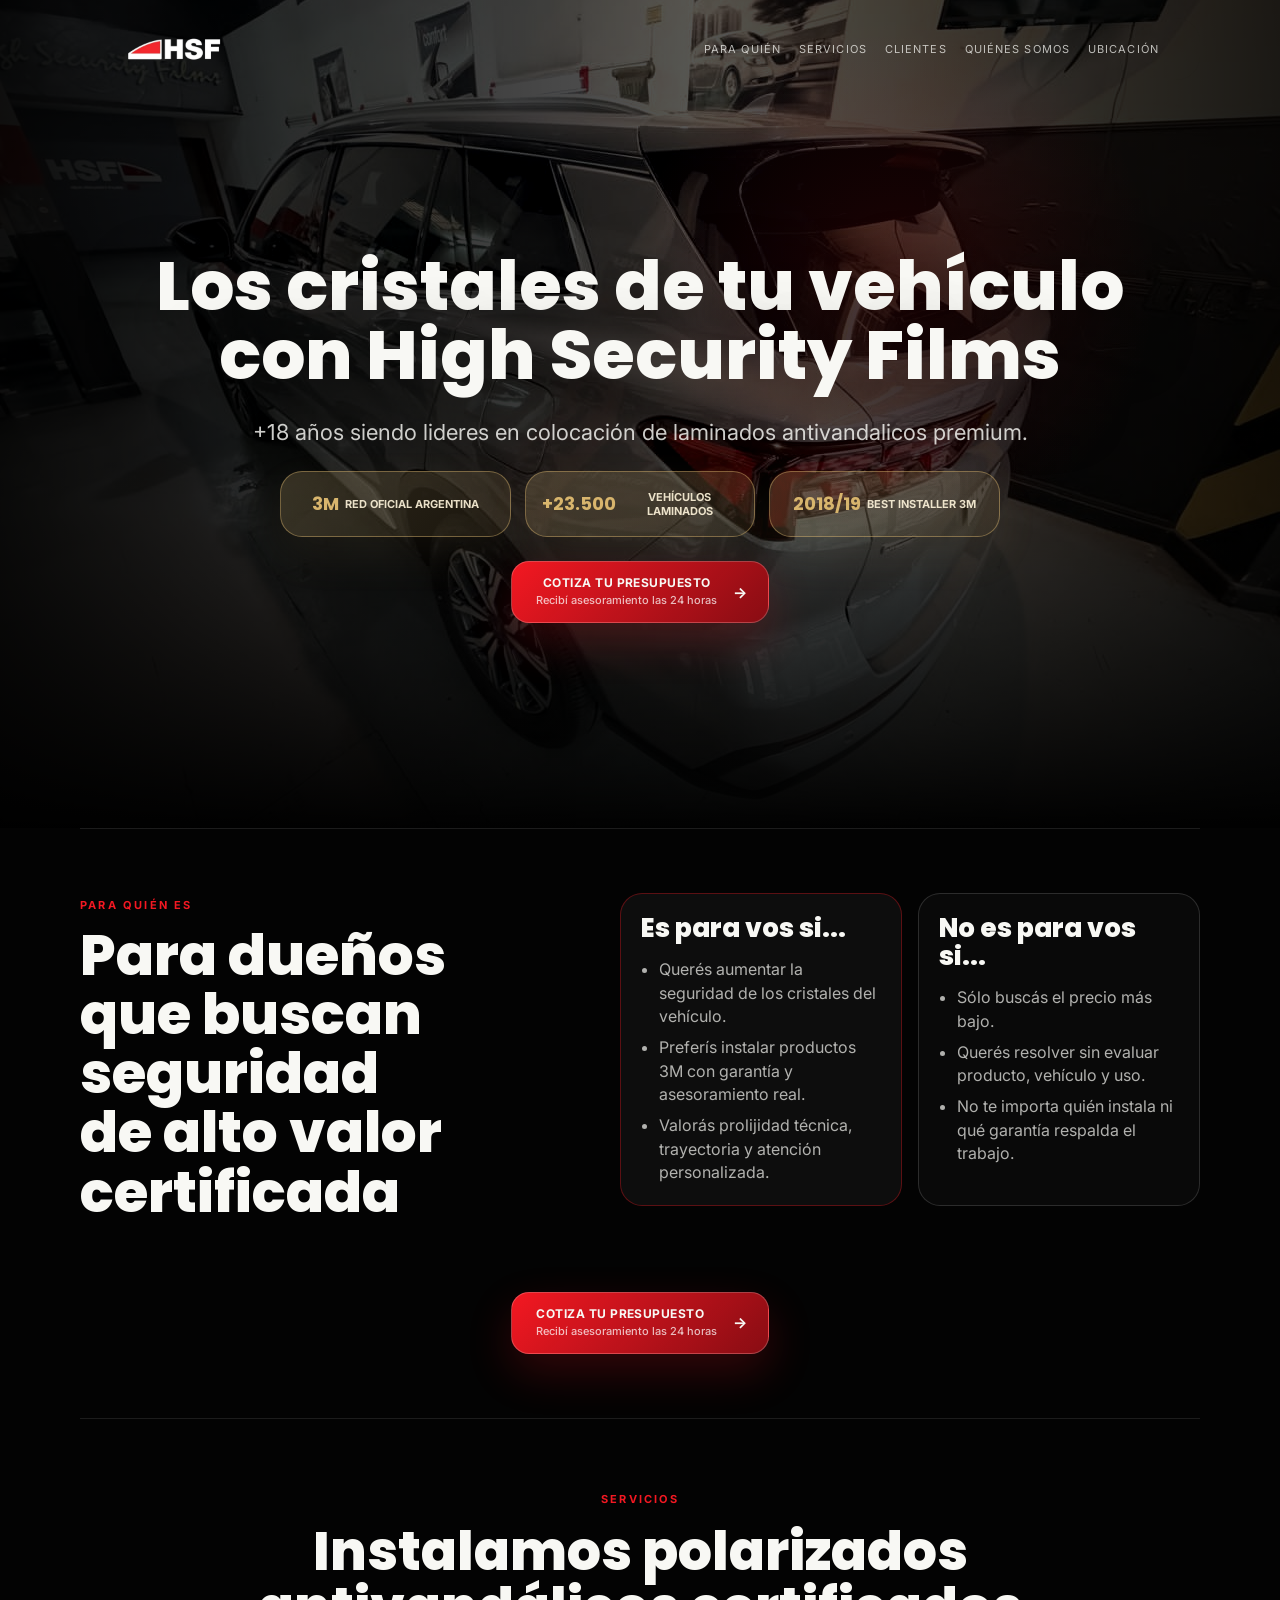
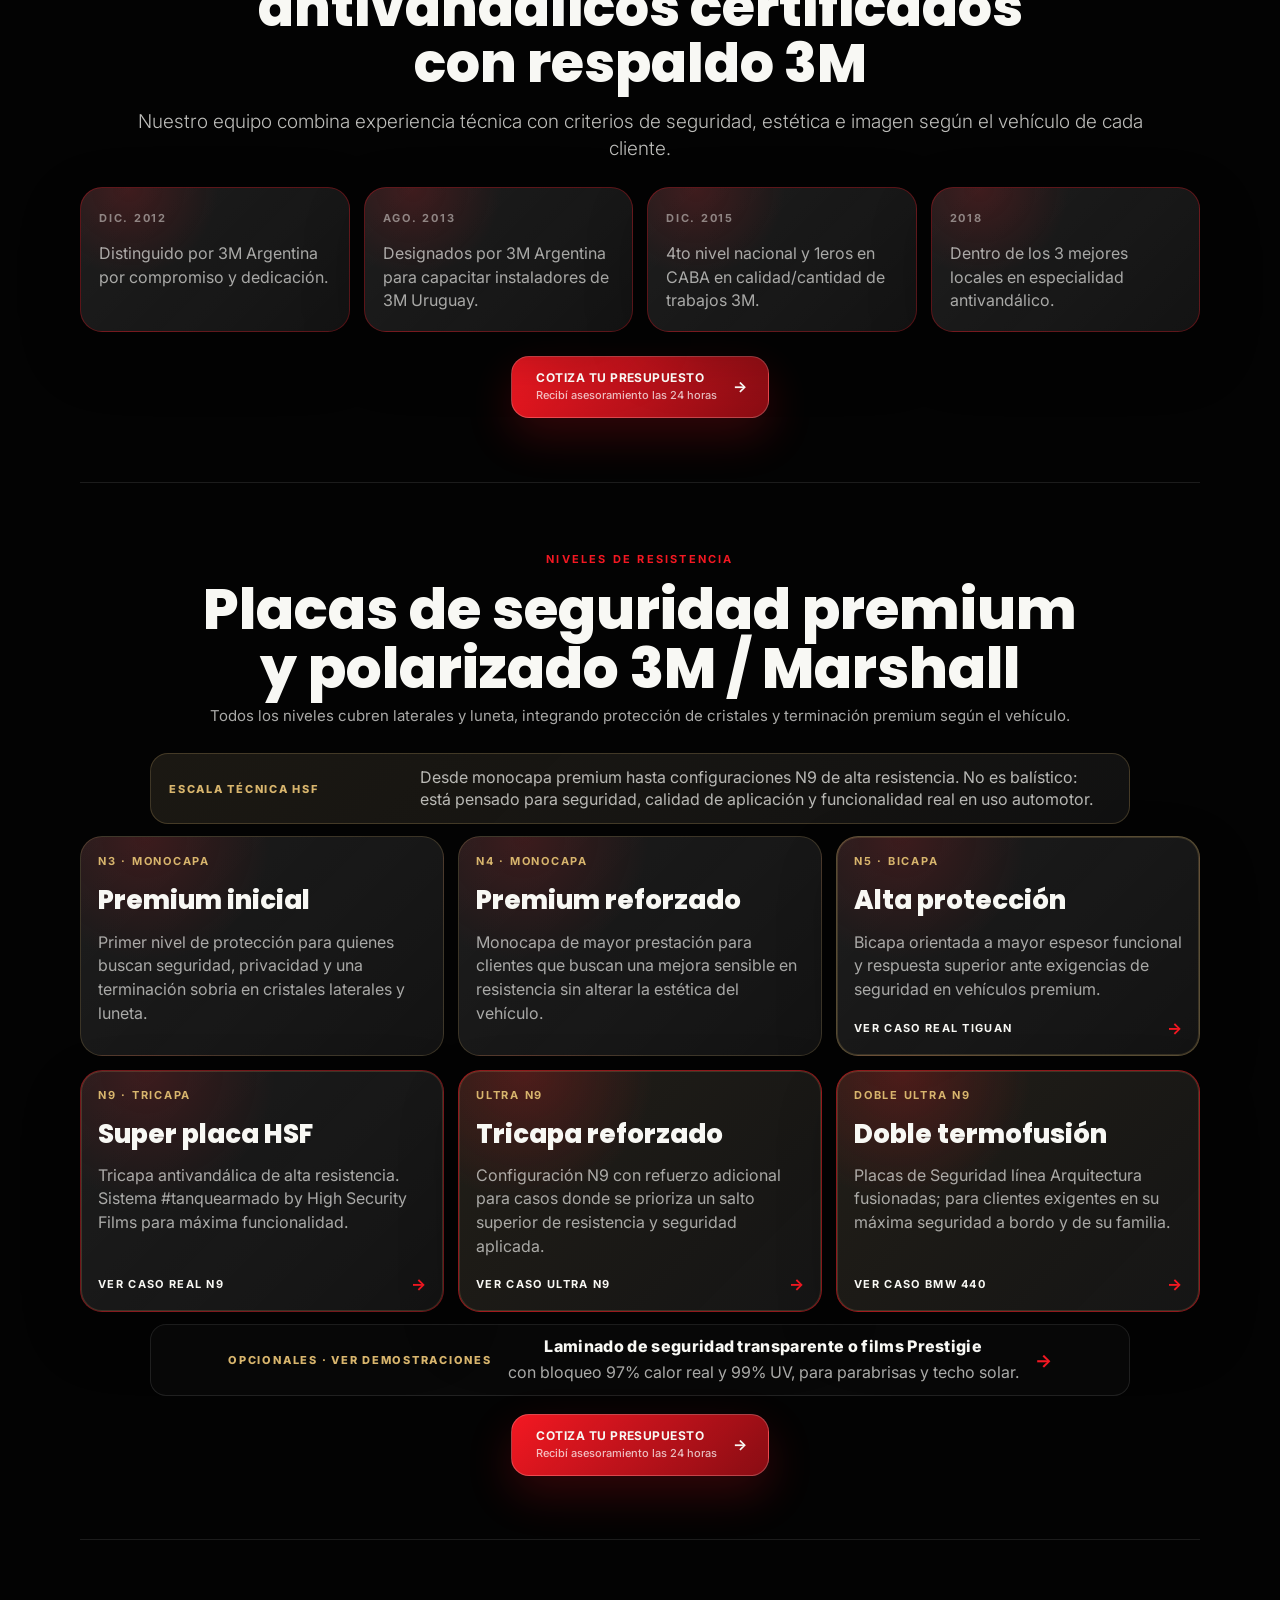
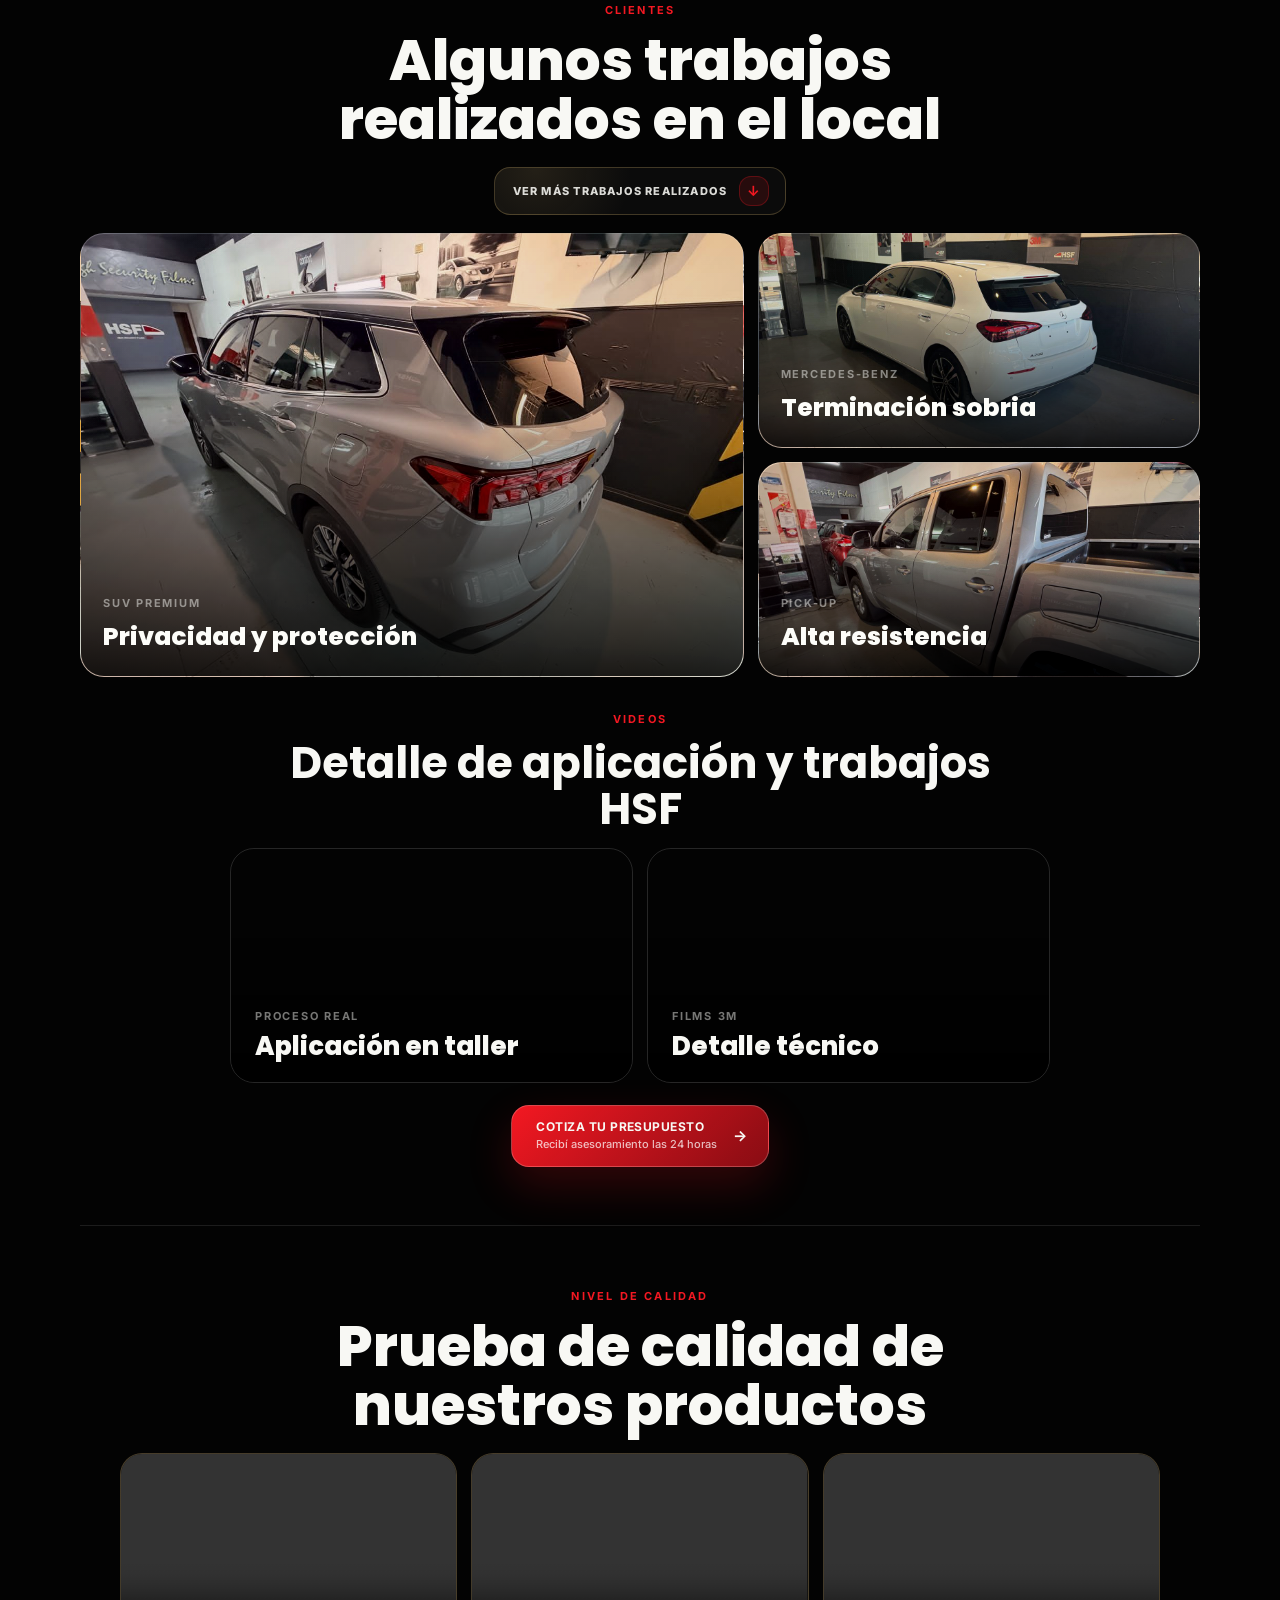
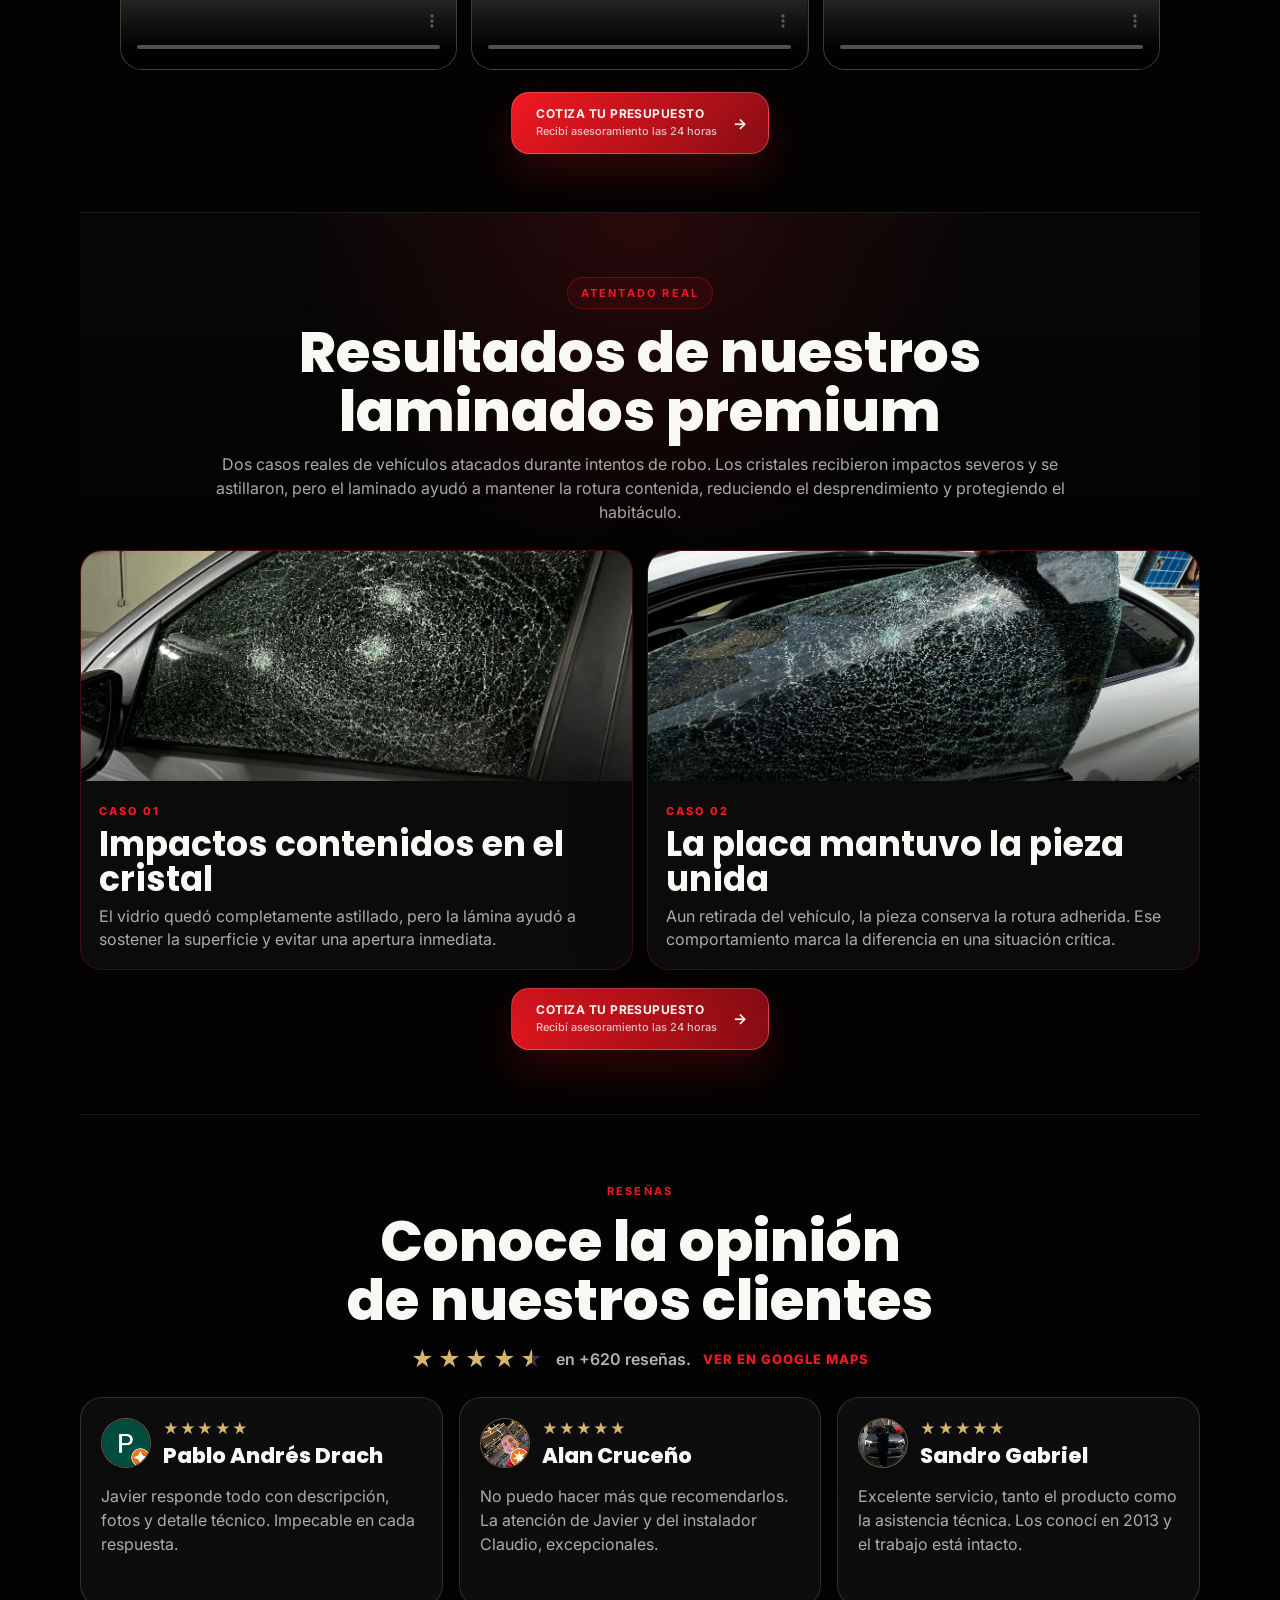
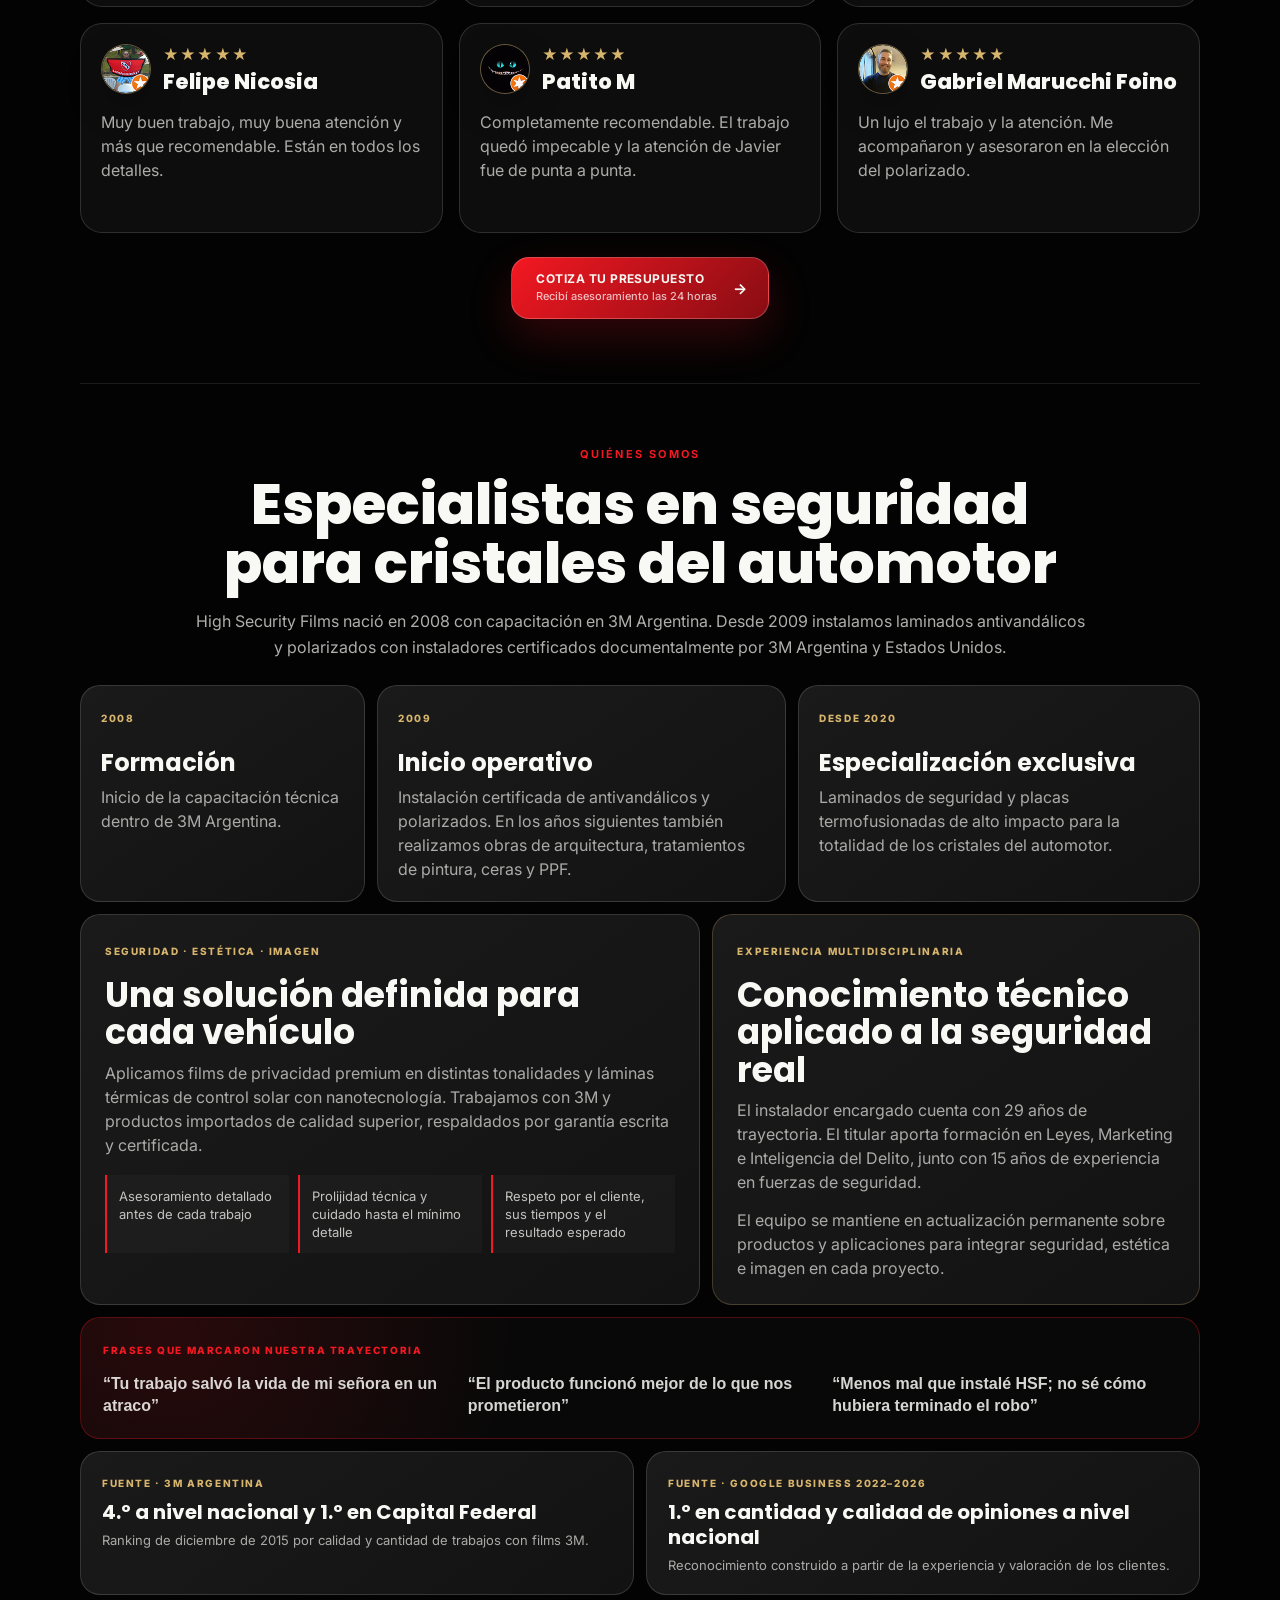
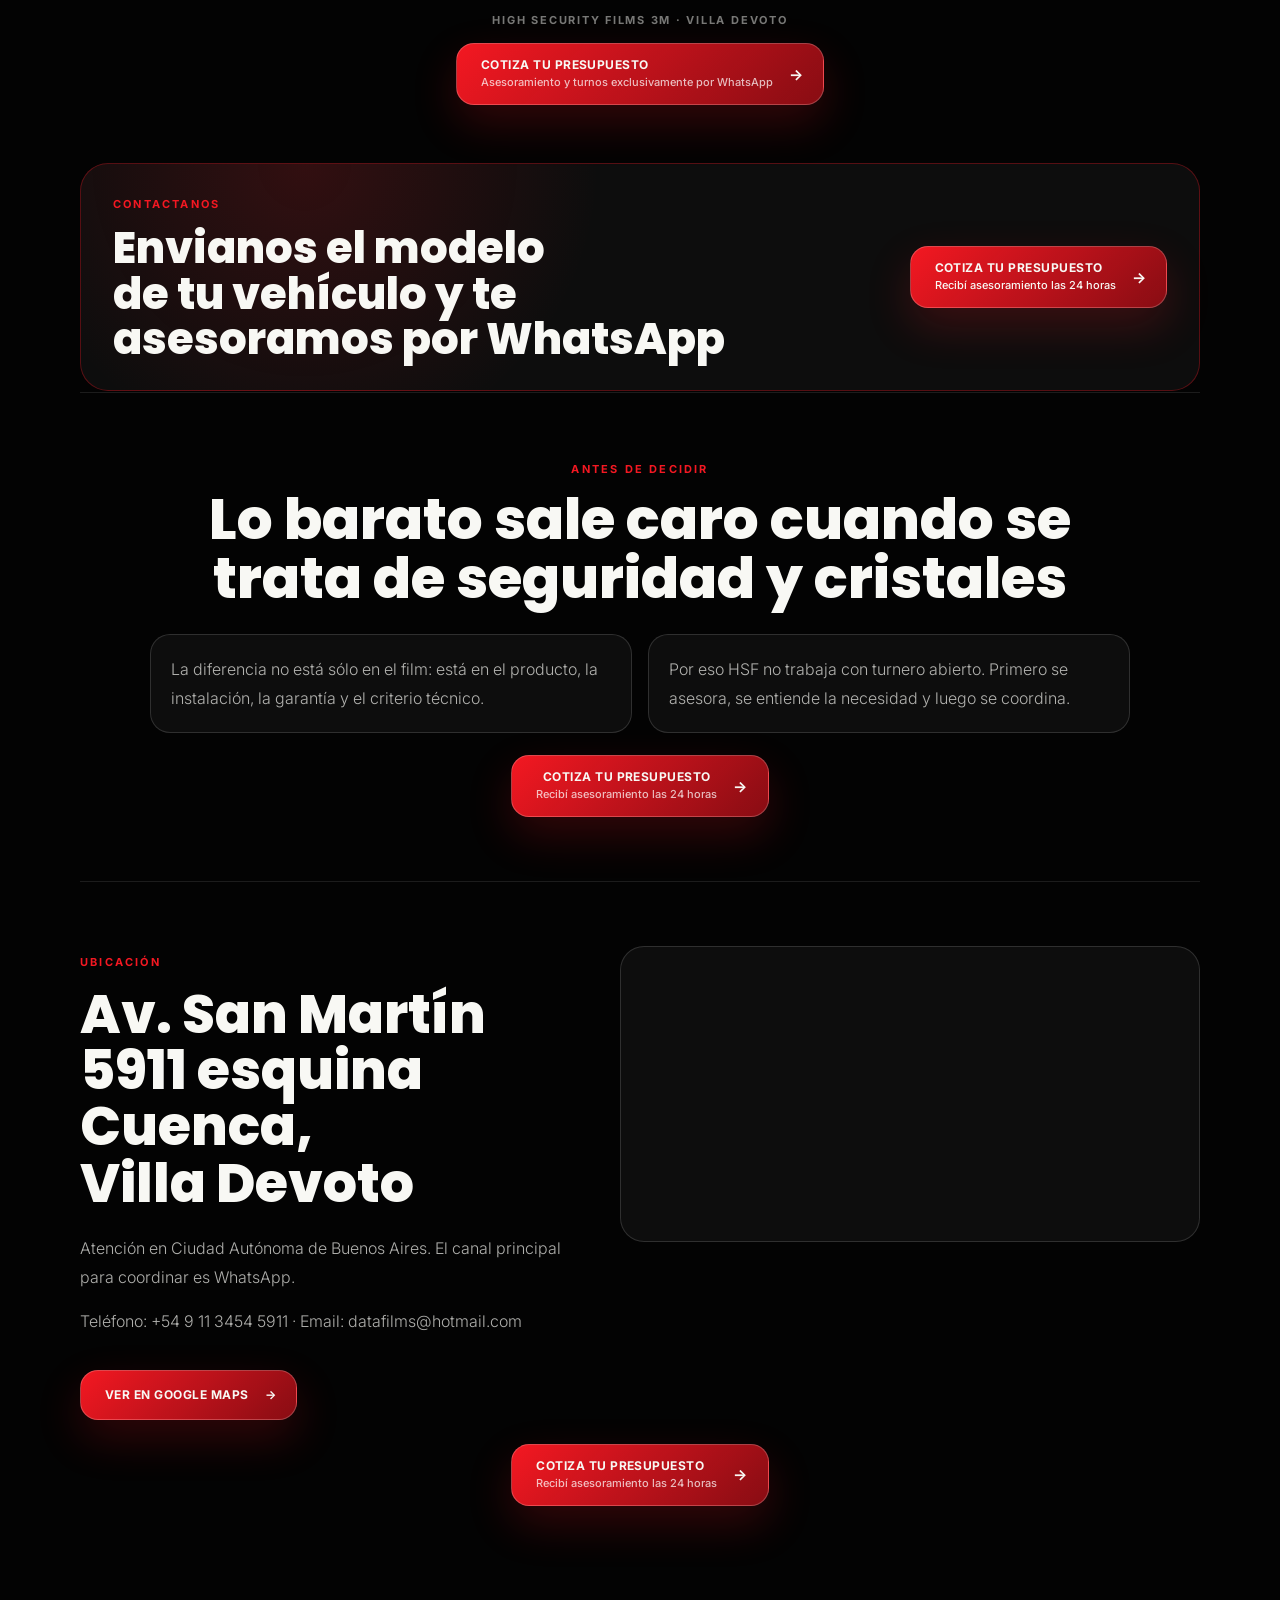
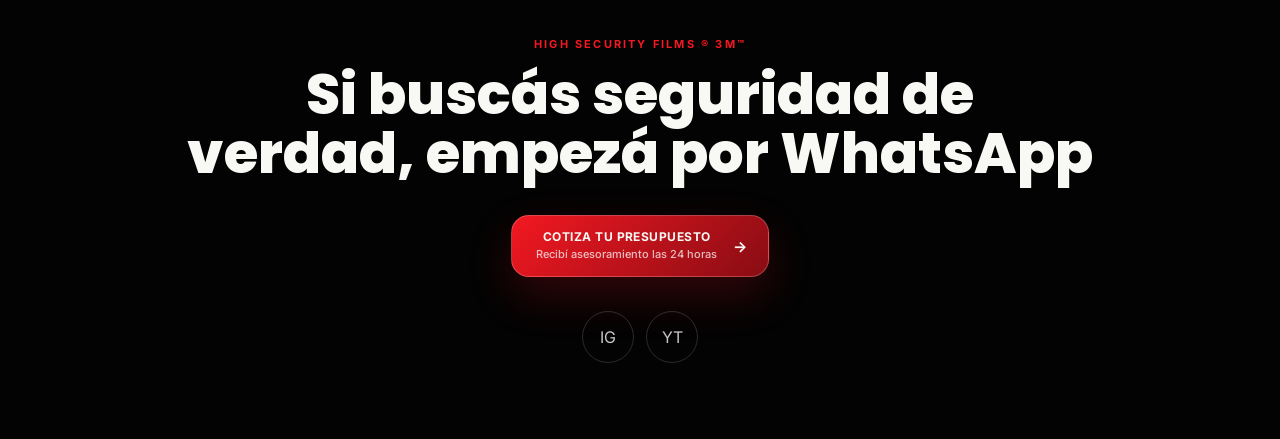
==== commit 2a4fbff2: "Agrega galeria desplegable de trabajos" ====
--- a/index.html
+++ b/index.html
@@ -53,10 +53,10 @@
       </a>
 
       <nav class="luxury-nav" aria-label="Navegación principal">
-        <a href="#problema">Para quién</a>
-        <a href="#autoridad">Servicios</a>
+        <a href="#para-quien">Para quién</a>
+        <a href="#servicios">Servicios</a>
         <a href="#clientes">Clientes</a>
-        <a href="#nosotros">Quiénes somos</a>
+        <a href="#quienes-somos">Quiénes somos</a>
         <a href="#ubicacion">Ubicación</a>
       </nav>
 
@@ -67,10 +67,10 @@
       </button>
 
       <nav class="mobile-menu" id="mobile-menu" aria-label="Menú móvil">
-        <a href="#problema">Para quién</a>
-        <a href="#autoridad">Servicios</a>
+        <a href="#para-quien">Para quién</a>
+        <a href="#servicios">Servicios</a>
         <a href="#clientes">Clientes</a>
-        <a href="#nosotros">Quiénes somos</a>
+        <a href="#quienes-somos">Quiénes somos</a>
         <a href="#ubicacion">Ubicación</a>
         <a
           class="mobile-menu-cta"
@@ -123,7 +123,7 @@
         </div>
       </section>
 
-      <section class="section split-section" id="problema">
+      <section class="section split-section" id="para-quien">
         <div>
           <span class="section-eyebrow">Para quién es</span>
           <h2>Para dueños que buscan seguridad de alto valor certificada</h2>
@@ -160,7 +160,7 @@
         </a>
       </section>
 
-      <section class="section authority-section" id="autoridad">
+      <section class="section authority-section" id="servicios">
         <div class="authority-layout">
           <article class="authority-copy">
             <span class="section-eyebrow">Servicios</span>
@@ -204,7 +204,7 @@
         </a>
       </section>
 
-      <section class="section resistance-section" id="servicios">
+      <section class="section resistance-section" id="niveles-resistencia">
         <div class="section-heading">
           <span class="section-eyebrow">Niveles de resistencia</span>
           <h2>Placas de seguridad premium y polarizado 3M / Marshall</h2>
@@ -281,6 +281,63 @@
           <h2>Algunos trabajos realizados en el local</h2>
         </div>
 
+        <details class="extra-work">
+          <summary>
+            <span>Ver más trabajos realizados</span>
+            <b aria-hidden="true">↓</b>
+          </summary>
+          <div class="extra-work-grid" aria-label="Más trabajos realizados por High Security Films">
+            <figure>
+              <img src="assets/media/clientes-extra/trabajo-12.webp" alt="Jeep Renegade con laminado instalado en el local" loading="lazy" />
+              <figcaption>Jeep Renegade</figcaption>
+            </figure>
+            <figure>
+              <img src="assets/media/clientes-extra/trabajo-11.webp" alt="Fiat Rampage con cristales laminados" loading="lazy" />
+              <figcaption>Fiat Rampage</figcaption>
+            </figure>
+            <figure>
+              <img src="assets/media/clientes-extra/trabajo-10.webp" alt="RAM roja con polarizado premium" loading="lazy" />
+              <figcaption>RAM</figcaption>
+            </figure>
+            <figure>
+              <img src="assets/media/clientes-extra/trabajo-09.webp" alt="Volvo XC40 con terminación de cristales oscurecida" loading="lazy" />
+              <figcaption>Volvo XC40</figcaption>
+            </figure>
+            <figure>
+              <img src="assets/media/clientes-extra/trabajo-08.webp" alt="BMW coupe azul con trabajo realizado en el local" loading="lazy" />
+              <figcaption>BMW Coupe</figcaption>
+            </figure>
+            <figure>
+              <img src="assets/media/clientes-extra/trabajo-07.webp" alt="Jeep Compass con laminado de cristales" loading="lazy" />
+              <figcaption>Jeep Compass</figcaption>
+            </figure>
+            <figure>
+              <img src="assets/media/clientes-extra/trabajo-06.webp" alt="SUV gris con cristales laminados" loading="lazy" />
+              <figcaption>SUV familiar</figcaption>
+            </figure>
+            <figure>
+              <img src="assets/media/clientes-extra/trabajo-05.webp" alt="Trabajo en vehículo premium con motor expuesto" loading="lazy" />
+              <figcaption>Premium deportivo</figcaption>
+            </figure>
+            <figure>
+              <img src="assets/media/clientes-extra/trabajo-04.webp" alt="Ford Raptor azul con cristales laminados" loading="lazy" />
+              <figcaption>Ford Raptor</figcaption>
+            </figure>
+            <figure>
+              <img src="assets/media/clientes-extra/trabajo-03.webp" alt="Audi Q3 con trabajo realizado en luneta" loading="lazy" />
+              <figcaption>Audi Q3</figcaption>
+            </figure>
+            <figure>
+              <img src="assets/media/clientes-extra/trabajo-02.webp" alt="Mercedes-Benz GLC con cristales laminados" loading="lazy" />
+              <figcaption>Mercedes-Benz GLC</figcaption>
+            </figure>
+            <figure>
+              <img src="assets/media/clientes-extra/trabajo-01.webp" alt="BMW con terminación premium en cristales" loading="lazy" />
+              <figcaption>BMW</figcaption>
+            </figure>
+          </div>
+        </details>
+
         <div class="work-gallery">
           <figure class="work-card work-visual-one">
             <figcaption>
@@ -516,7 +573,7 @@
         </a>
       </section>
 
-      <section class="section about-section" id="nosotros">
+      <section class="section about-section" id="quienes-somos">
         <div class="section-heading">
           <span class="section-eyebrow">Quiénes somos</span>
           <h2>Especialistas en seguridad para cristales del automotor</h2>
--- a/styles.css
+++ b/styles.css
@@ -1248,6 +1248,110 @@
   margin: 30px auto 16px;
 }
 
+.extra-work {
+  max-width: 1060px;
+  margin: 0 auto 18px;
+}
+
+.extra-work summary {
+  width: fit-content;
+  min-height: 48px;
+  margin: 0 auto;
+  padding: 0 16px 0 18px;
+  display: flex;
+  align-items: center;
+  gap: 12px;
+  border: 1px solid rgba(216, 181, 109, 0.26);
+  border-radius: 16px;
+  background:
+    radial-gradient(circle at 14% 0%, rgba(216, 181, 109, 0.12), transparent 38%),
+    rgba(255, 255, 255, 0.035);
+  color: rgba(248, 248, 244, 0.88);
+  cursor: pointer;
+  font-size: 11px;
+  font-weight: 800;
+  letter-spacing: 0.11em;
+  list-style: none;
+  text-transform: uppercase;
+  transition: transform 220ms ease, border-color 220ms ease, background 220ms ease;
+}
+
+.extra-work summary::-webkit-details-marker {
+  display: none;
+}
+
+.extra-work summary:hover {
+  transform: translateY(-2px);
+  border-color: rgba(216, 181, 109, 0.58);
+  background:
+    radial-gradient(circle at 14% 0%, rgba(216, 181, 109, 0.18), transparent 40%),
+    rgba(255, 255, 255, 0.05);
+}
+
+.extra-work summary b {
+  width: 30px;
+  height: 30px;
+  display: grid;
+  place-items: center;
+  border: 1px solid rgba(243, 24, 34, 0.28);
+  border-radius: 12px;
+  background: rgba(243, 24, 34, 0.12);
+  color: var(--red);
+  font-size: 14px;
+  line-height: 1;
+  transition: transform 220ms ease;
+}
+
+.extra-work[open] summary b {
+  transform: rotate(180deg);
+}
+
+.extra-work-grid {
+  margin-top: 16px;
+  display: grid;
+  grid-template-columns: repeat(4, minmax(0, 1fr));
+  gap: 12px;
+}
+
+.extra-work-grid figure {
+  position: relative;
+  min-height: 178px;
+  margin: 0;
+  overflow: hidden;
+  border: 1px solid var(--line);
+  border-radius: 18px;
+  background: #0c0c0c;
+}
+
+.extra-work-grid img {
+  width: 100%;
+  height: 100%;
+  display: block;
+  object-fit: cover;
+  transition: transform 420ms ease;
+}
+
+.extra-work-grid figure:hover img {
+  transform: scale(1.035);
+}
+
+.extra-work-grid figcaption {
+  position: absolute;
+  left: 10px;
+  right: 10px;
+  bottom: 10px;
+  padding: 8px 10px;
+  border: 1px solid rgba(255, 255, 255, 0.13);
+  border-radius: 11px;
+  background: rgba(3, 3, 3, 0.72);
+  color: rgba(248, 248, 244, 0.88);
+  font-size: 11px;
+  font-weight: 800;
+  letter-spacing: 0.08em;
+  text-transform: uppercase;
+  backdrop-filter: blur(10px);
+}
+
 .clients-video-heading h3 {
   margin: 0;
   font-family: var(--display);
@@ -1831,6 +1935,10 @@
     grid-auto-rows: auto;
   }
 
+  .extra-work-grid {
+    grid-template-columns: repeat(2, minmax(0, 1fr));
+  }
+
   .work-section .work-card {
     aspect-ratio: 16 / 9;
   }
@@ -2017,6 +2125,22 @@
     gap: 12px;
   }
 
+  .extra-work summary {
+    width: 100%;
+    justify-content: space-between;
+  }
+
+  .extra-work-grid {
+    grid-template-columns: 1fr;
+    gap: 10px;
+  }
+
+  .extra-work-grid figure {
+    min-height: 0;
+    aspect-ratio: 16 / 10;
+    border-radius: 18px;
+  }
+
   .work-section .work-card {
     min-height: 0;
     aspect-ratio: 16 / 10;
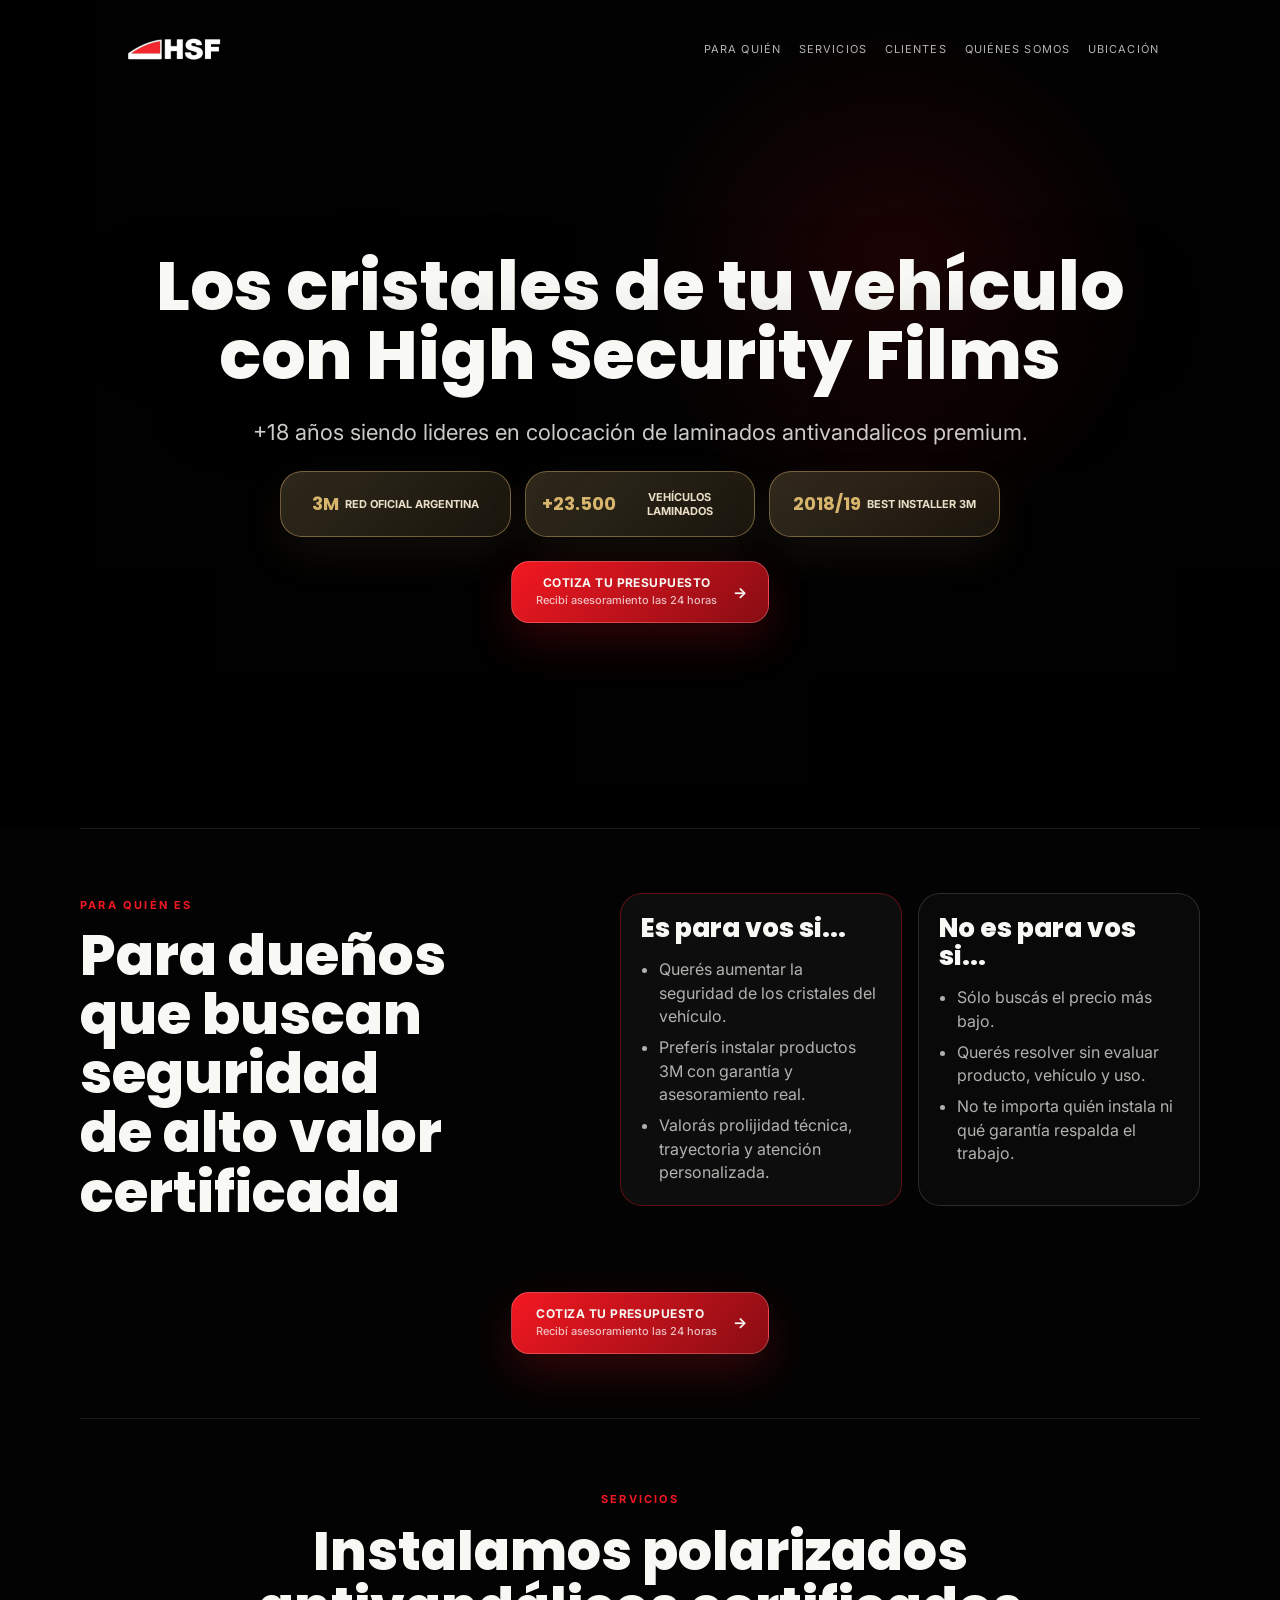
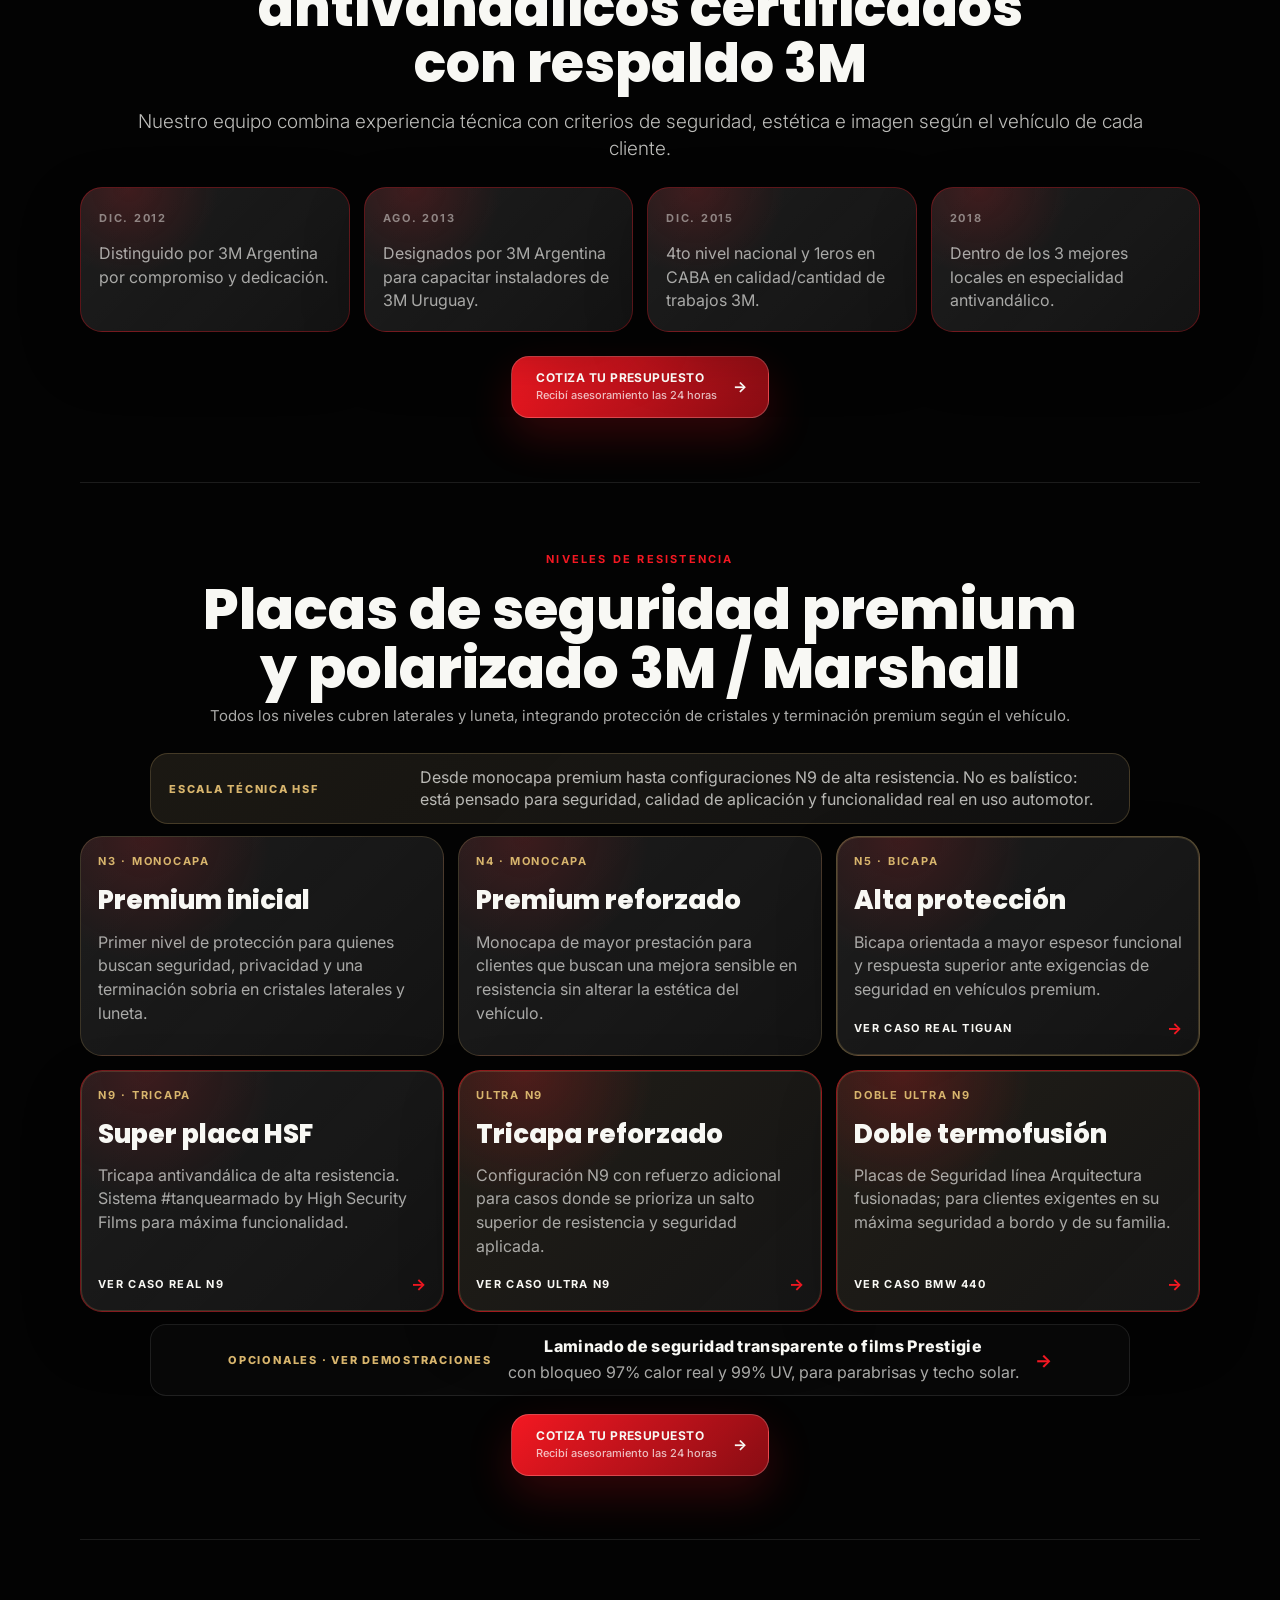
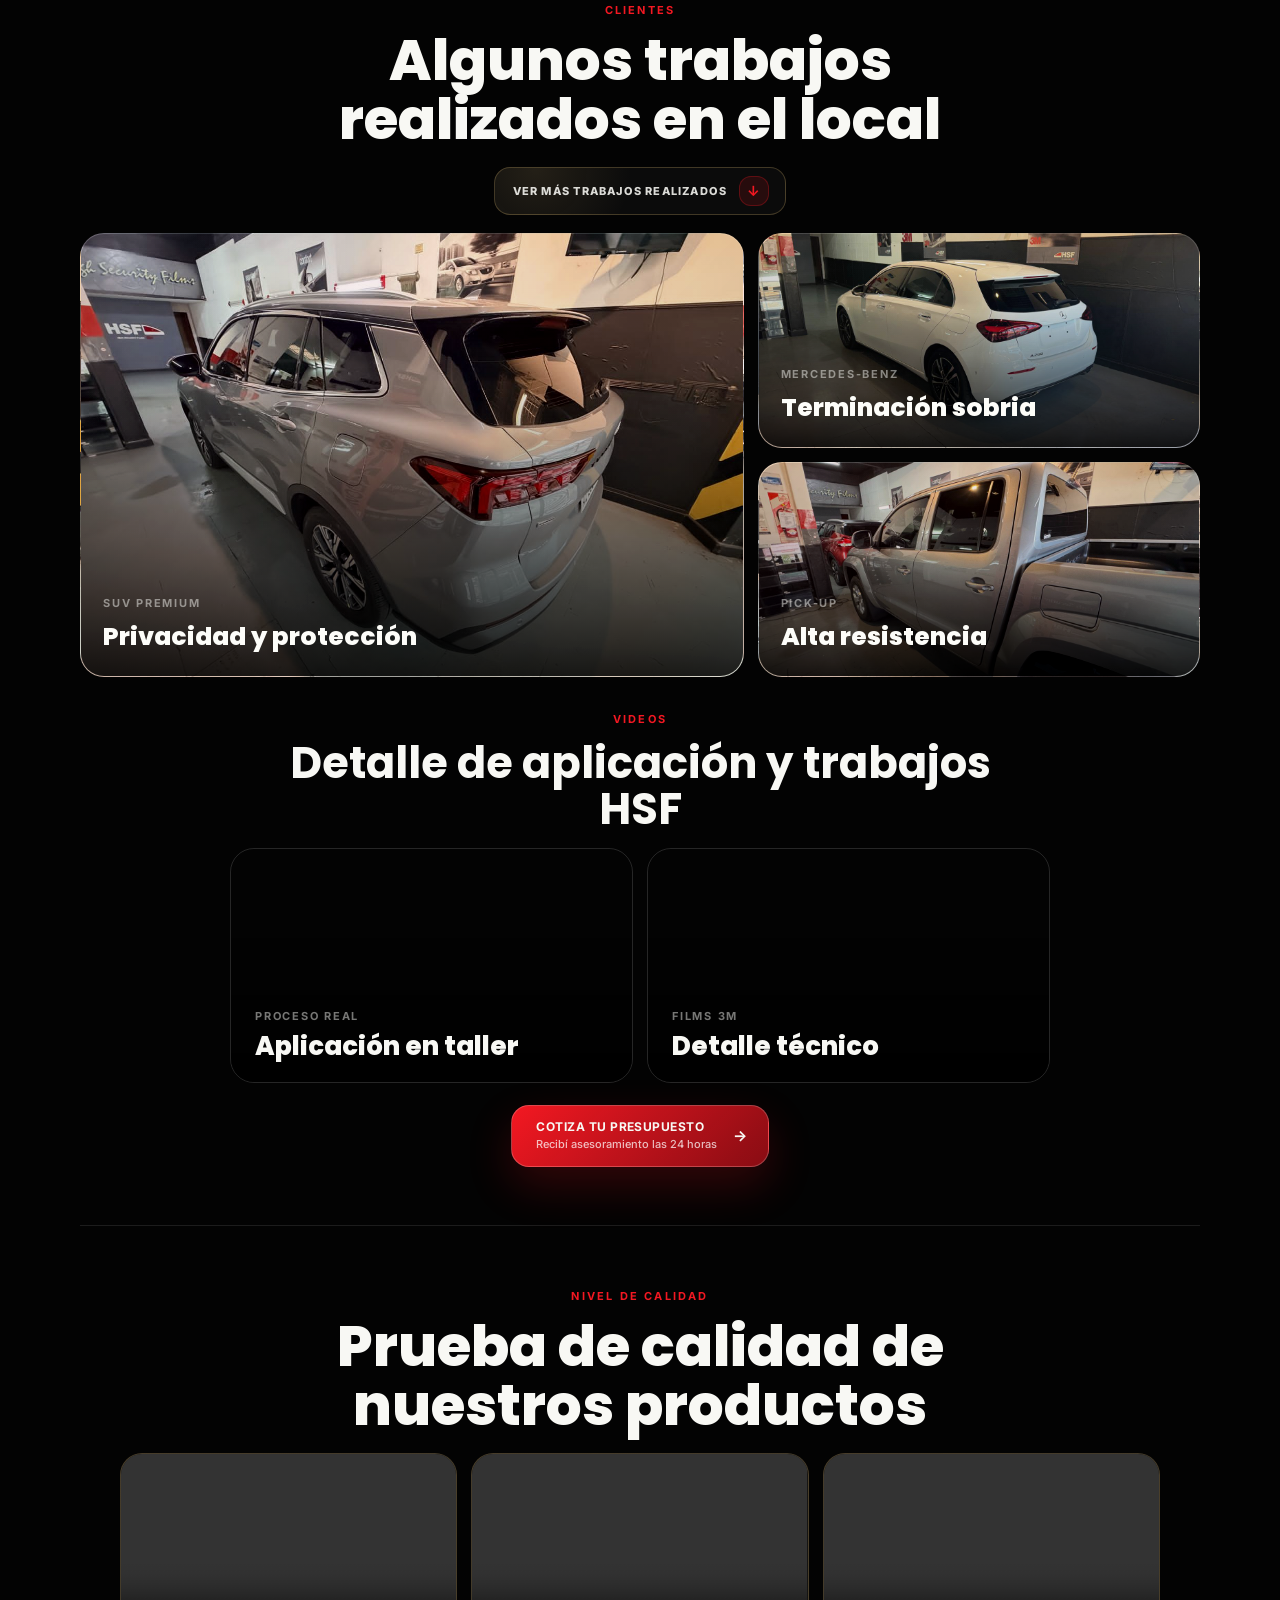
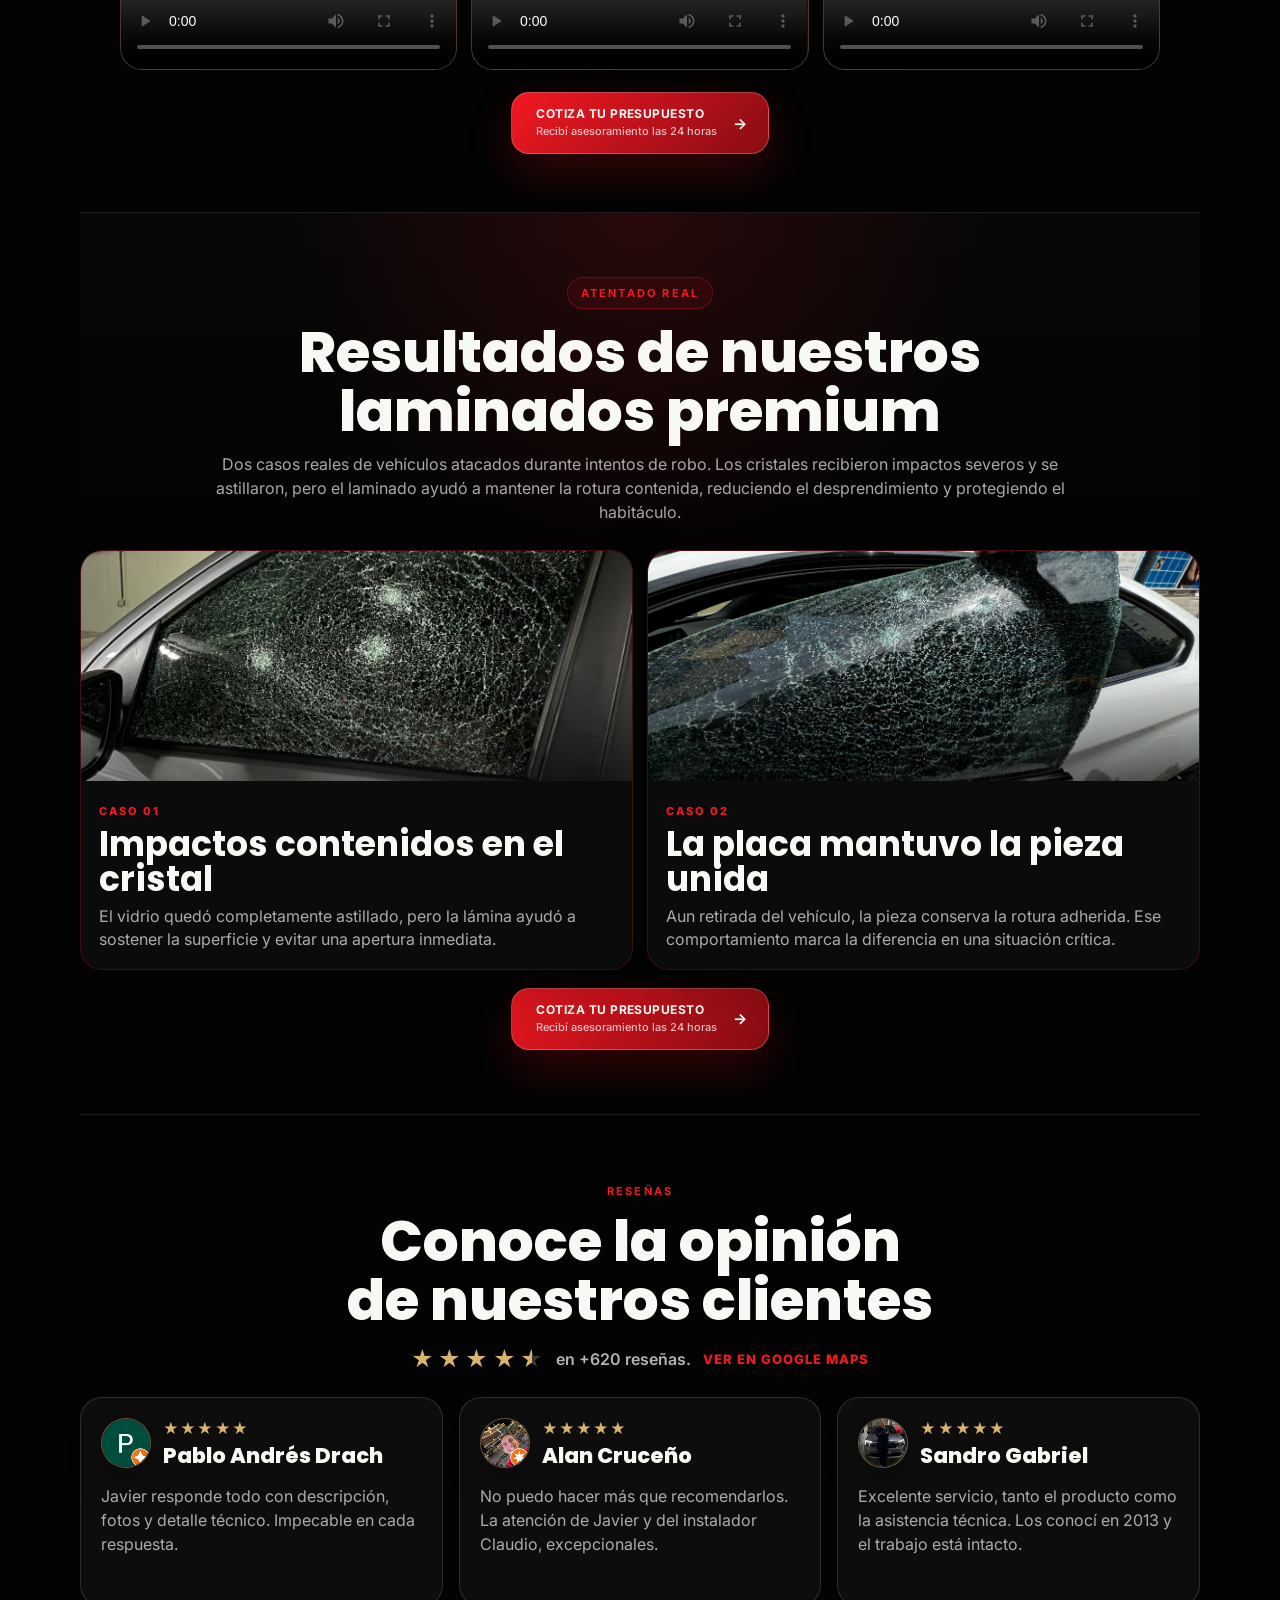
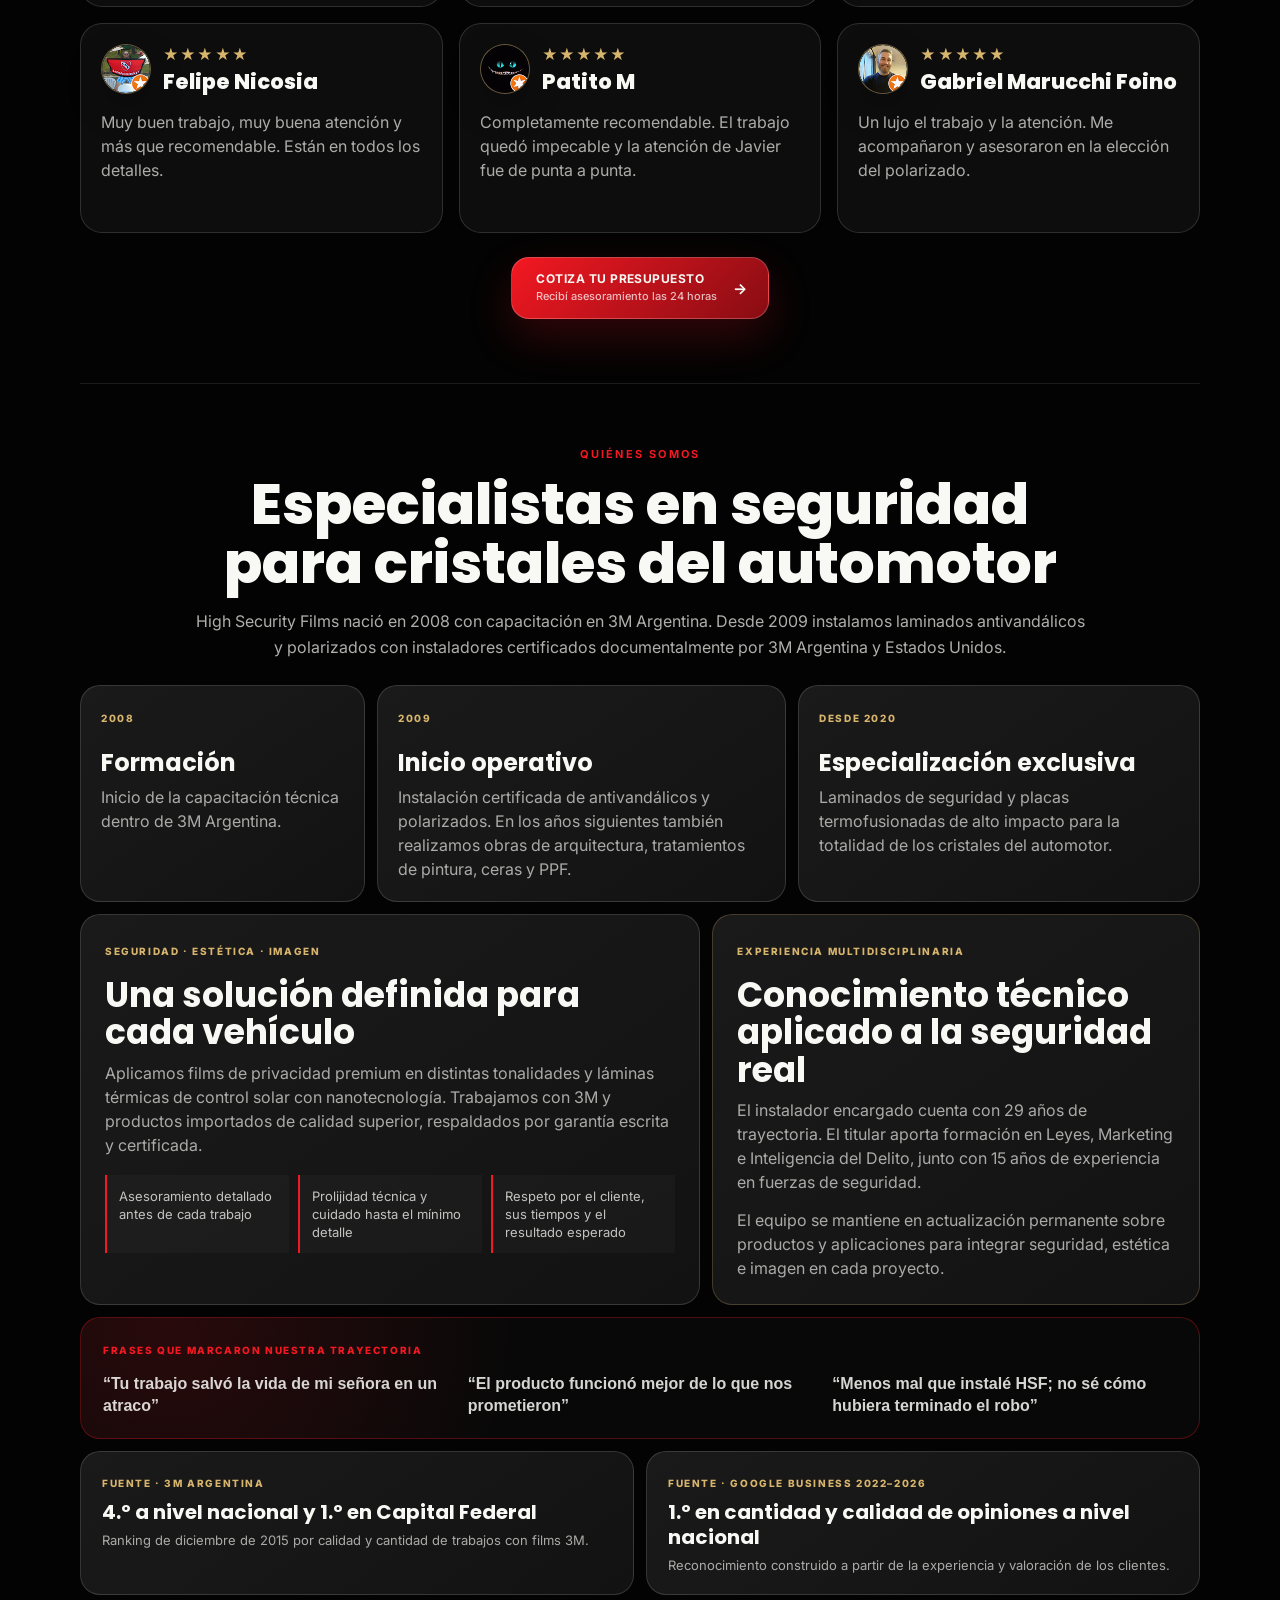
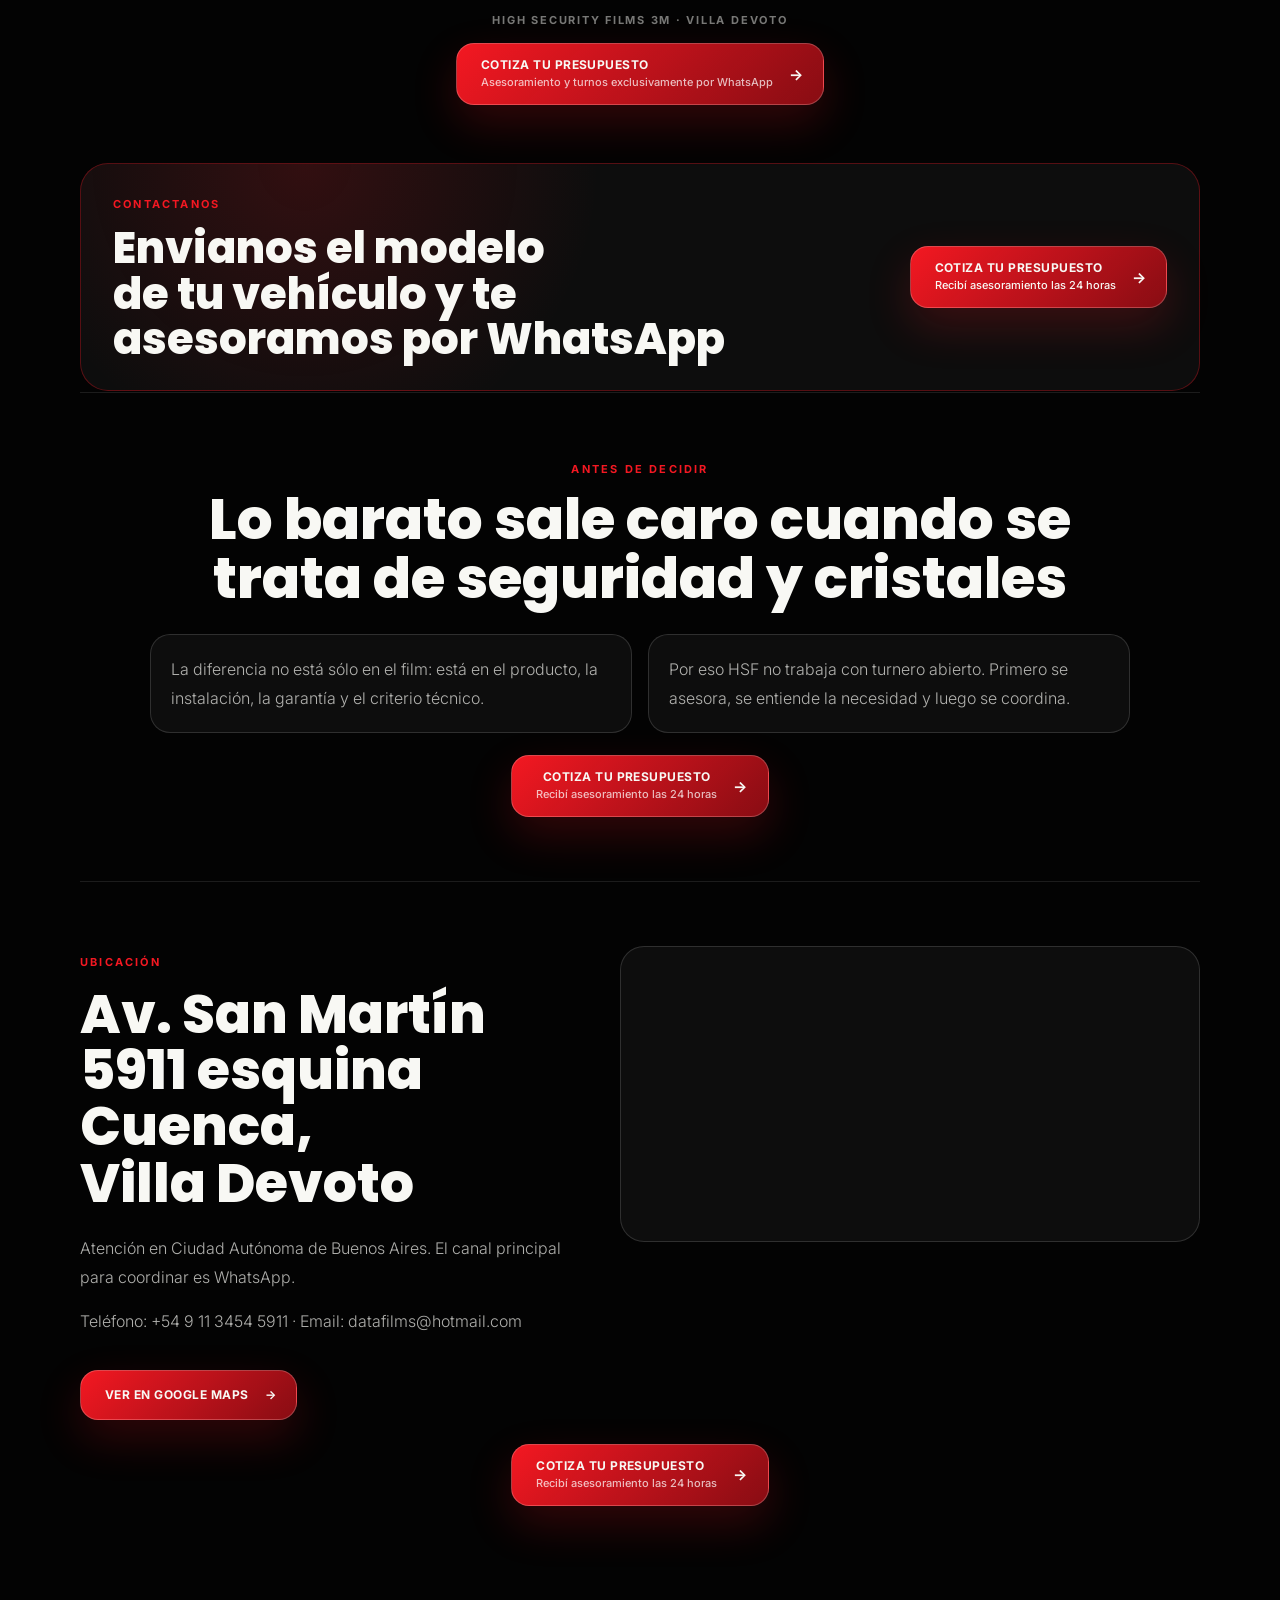
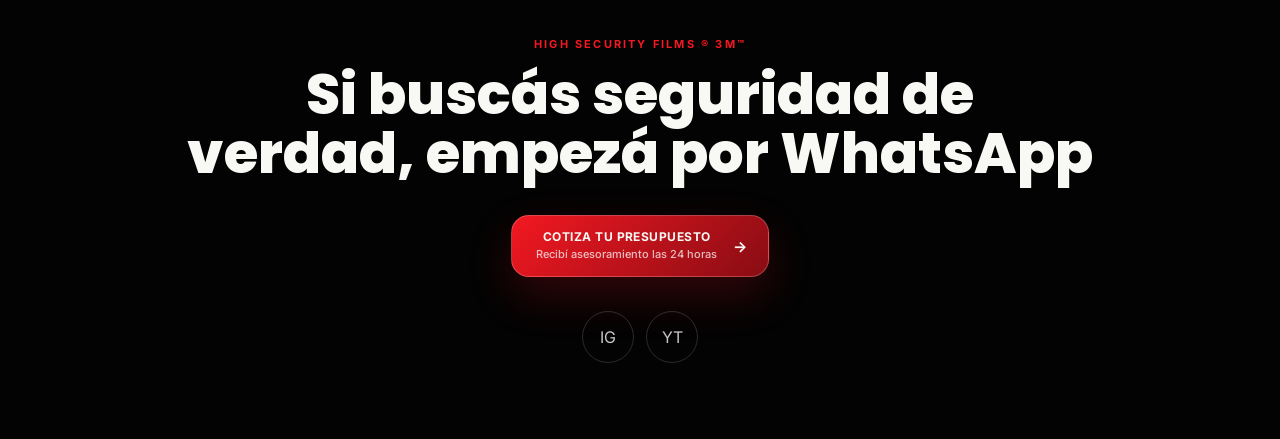
==== commit e3a73f1f: "Corrige fallback del hero para usar solo video" ====
--- a/index.html
+++ b/index.html
@@ -88,9 +88,8 @@
 
     <main>
       <section class="hero conversion-hero" id="inicio">
-        <video class="hero-video" autoplay muted loop playsinline poster="assets/media/work-suv.jpg" aria-hidden="true">
+        <video class="hero-video" autoplay muted loop playsinline preload="auto" aria-hidden="true">
           <source src="assets/hero-video.mp4" type="video/mp4" />
-          <source src="assets/video.mp4" type="video/mp4" />
         </video>
         <div class="video-scrim" aria-hidden="true"></div>
 
--- a/styles.css
+++ b/styles.css
@@ -319,9 +319,7 @@
   align-items: center;
   overflow: hidden;
   padding: 92px 0 46px;
-  background:
-    linear-gradient(90deg, rgba(0, 0, 0, 0.9), rgba(0, 0, 0, 0.48)),
-    url("assets/media/work-suv.jpg") center / cover;
+  background: #030303;
 }
 
 .hero-video,
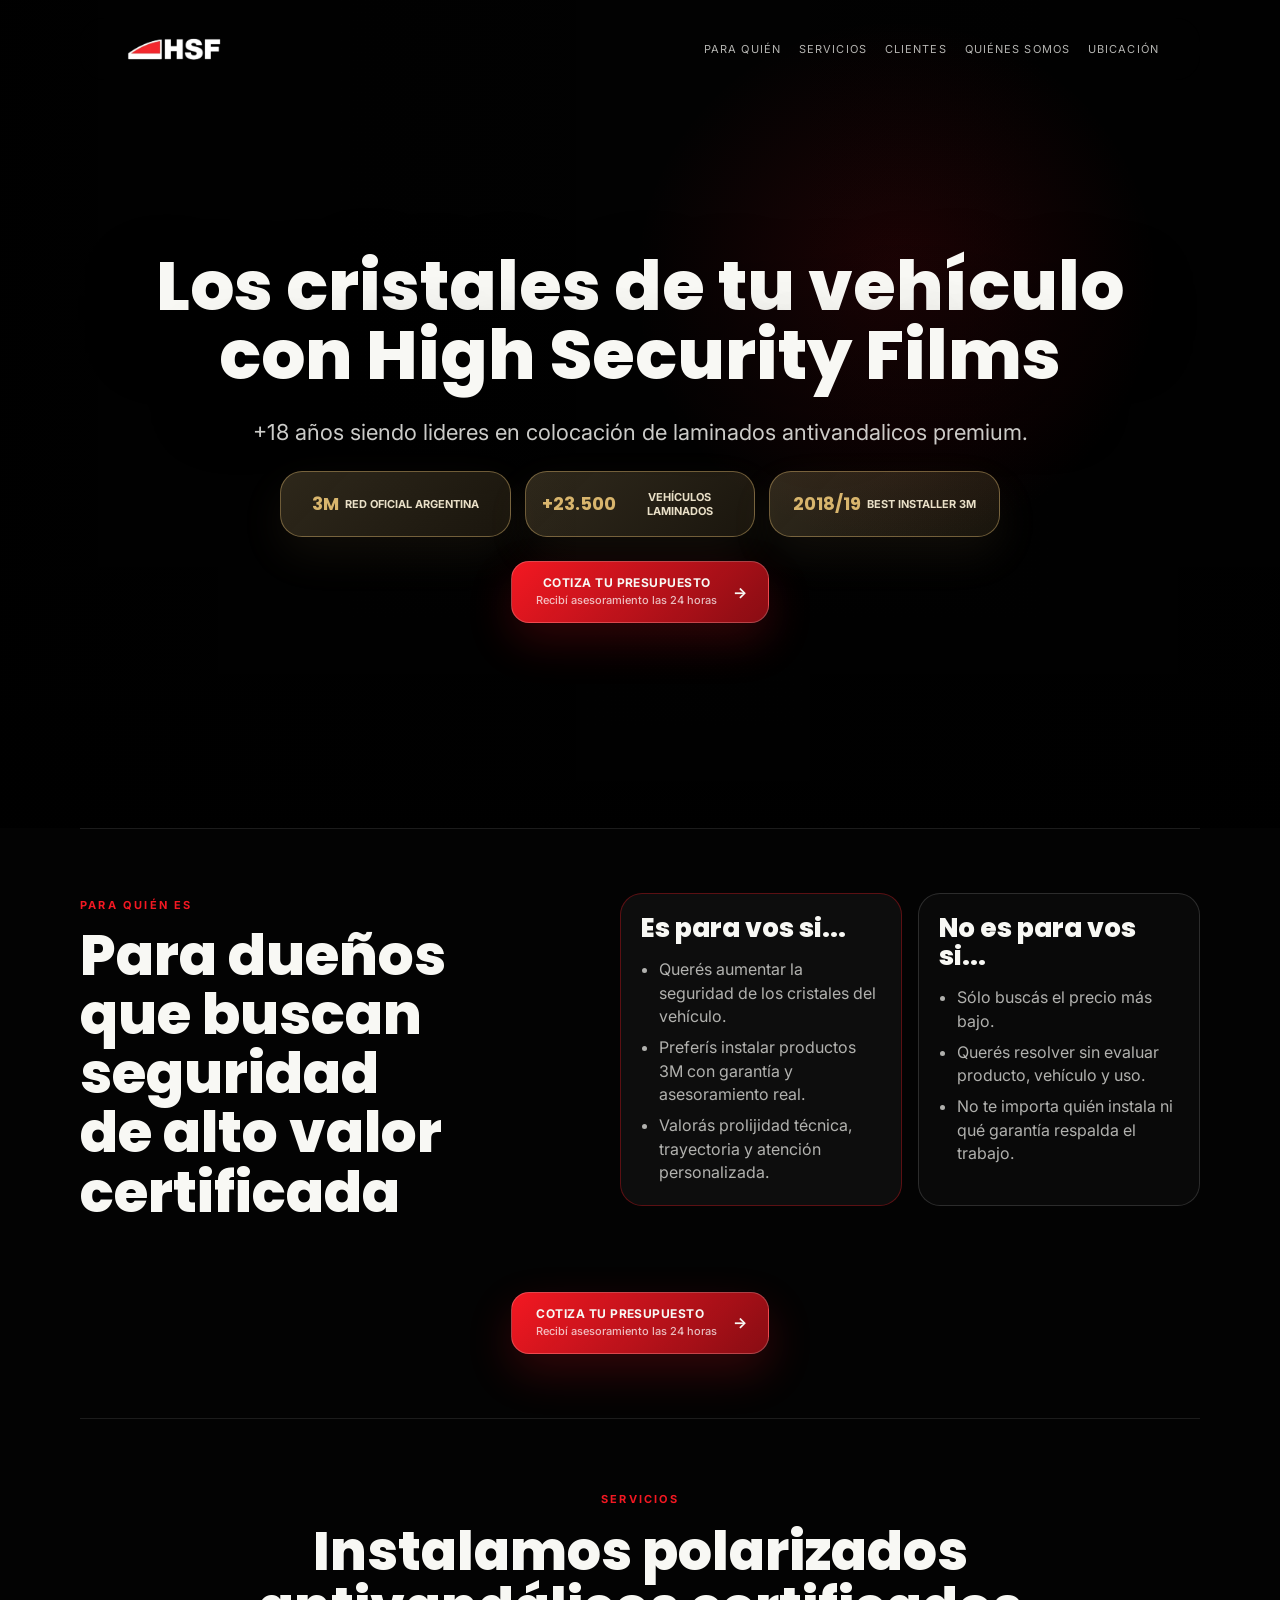
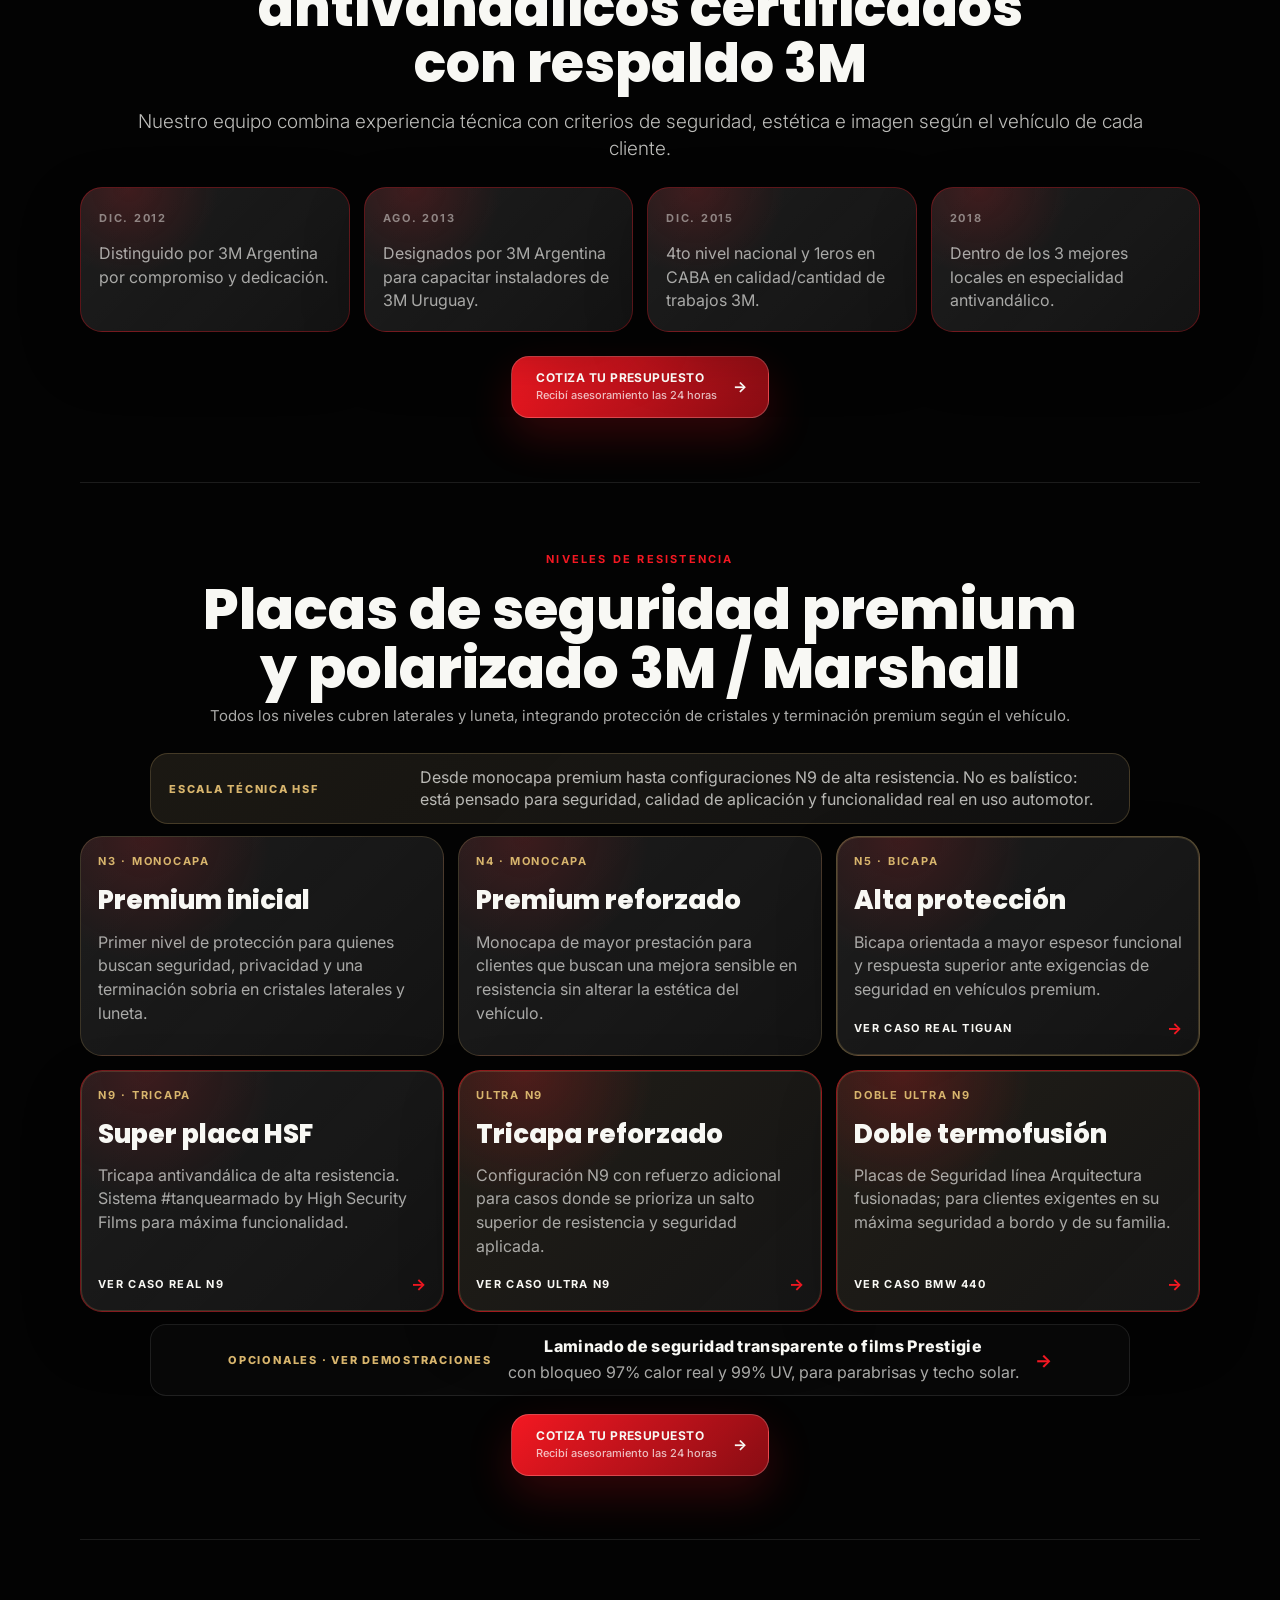
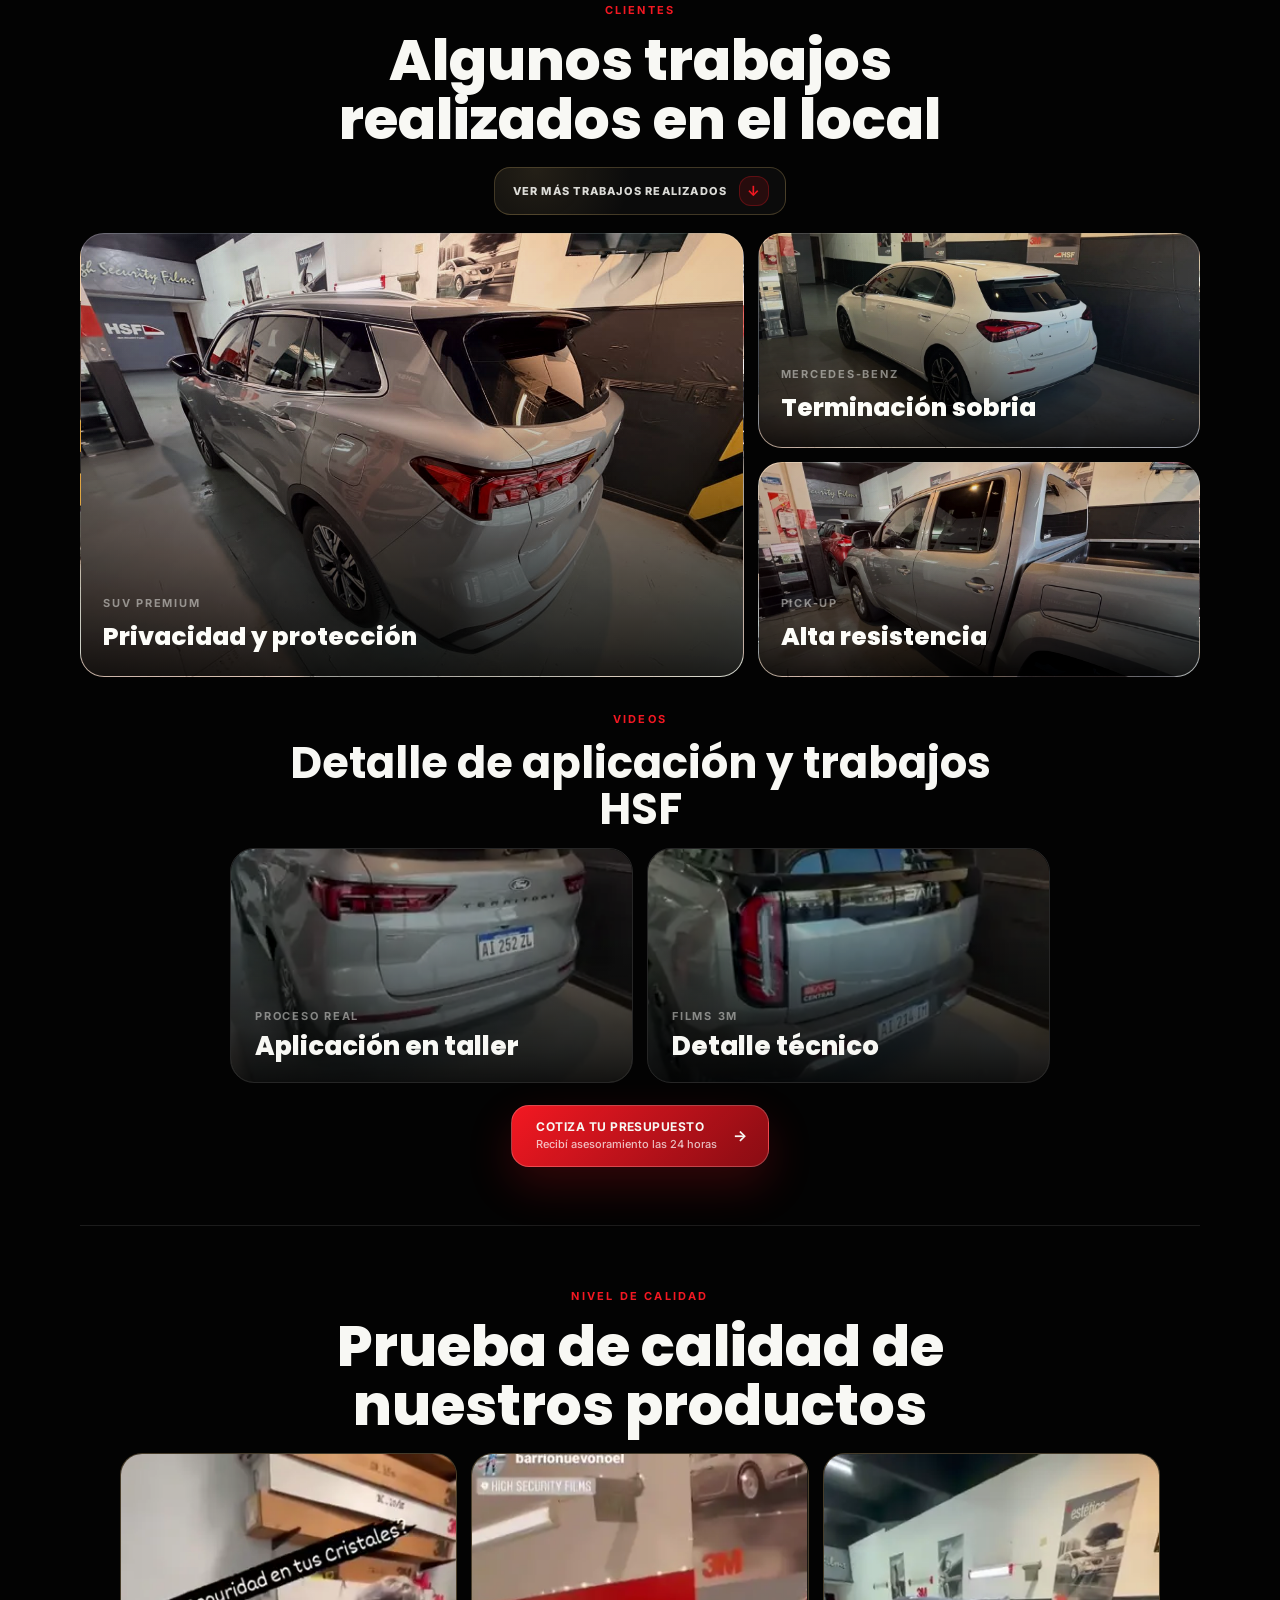
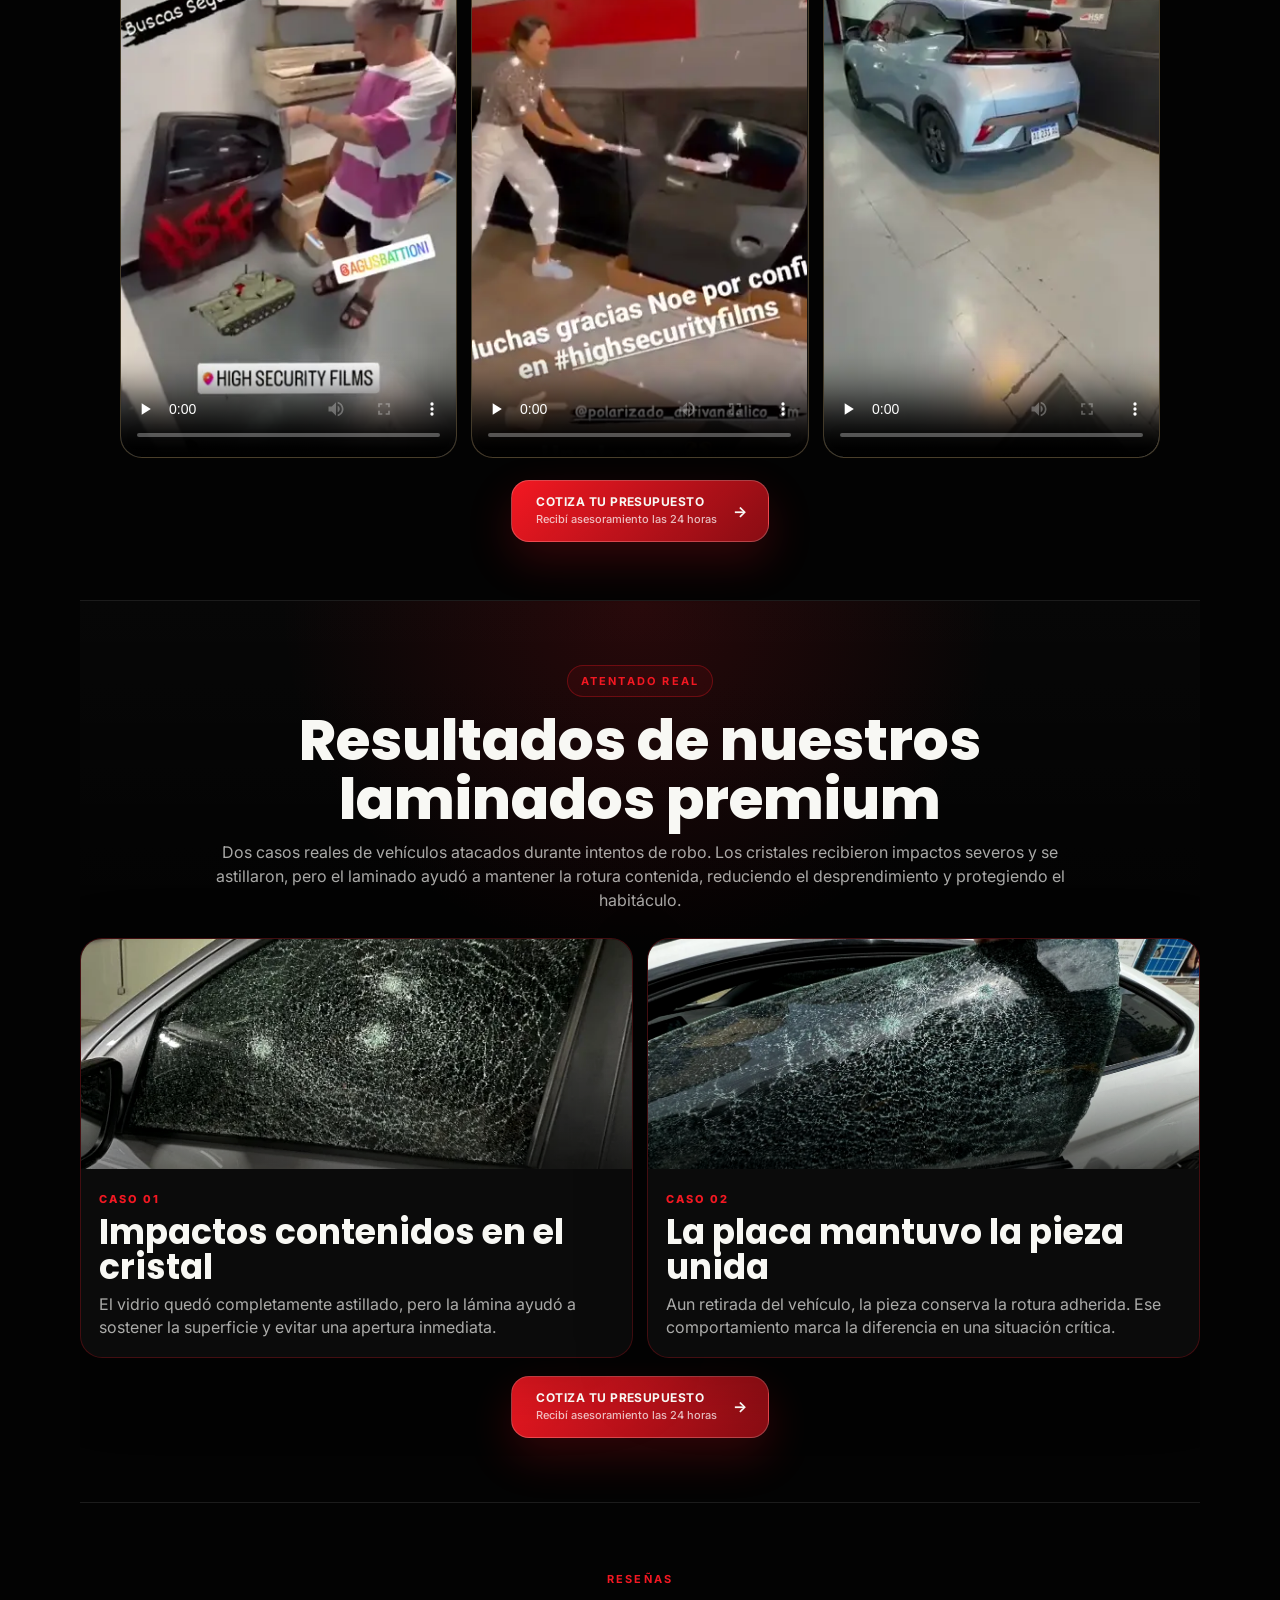
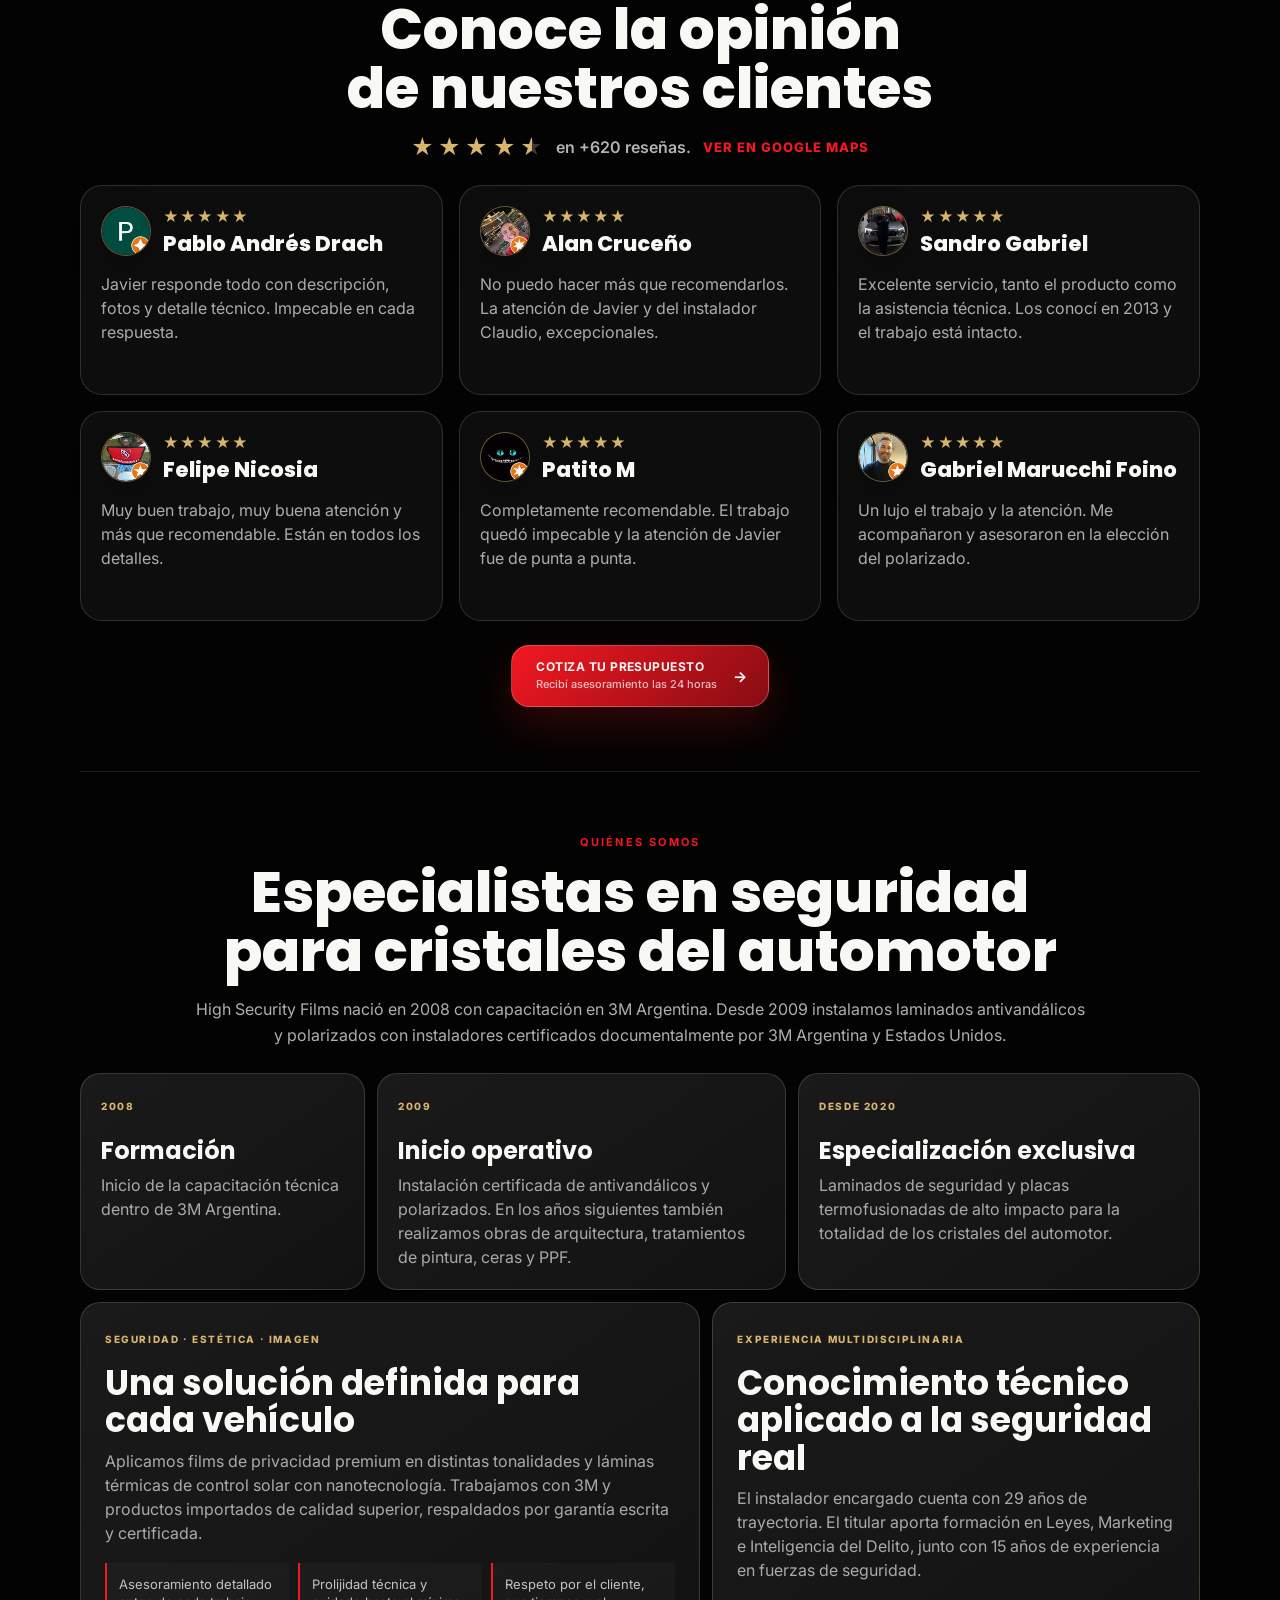
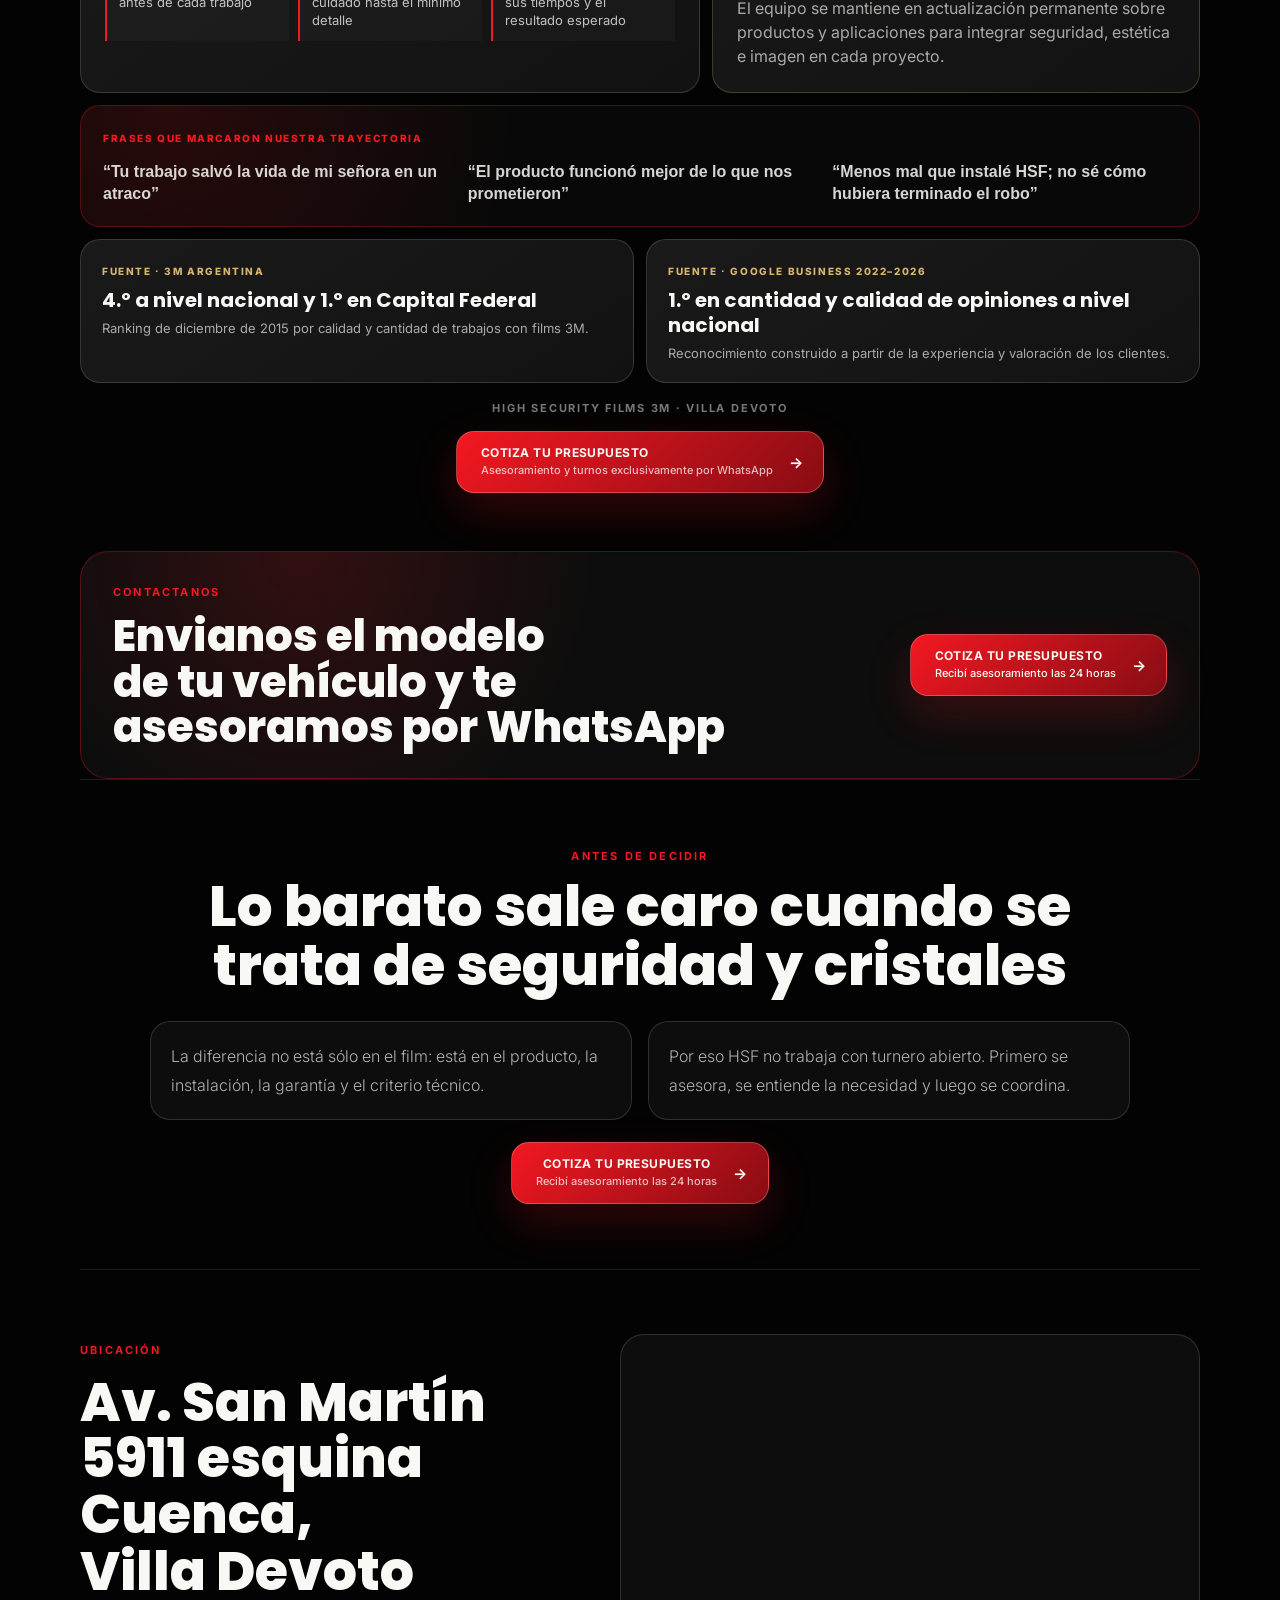
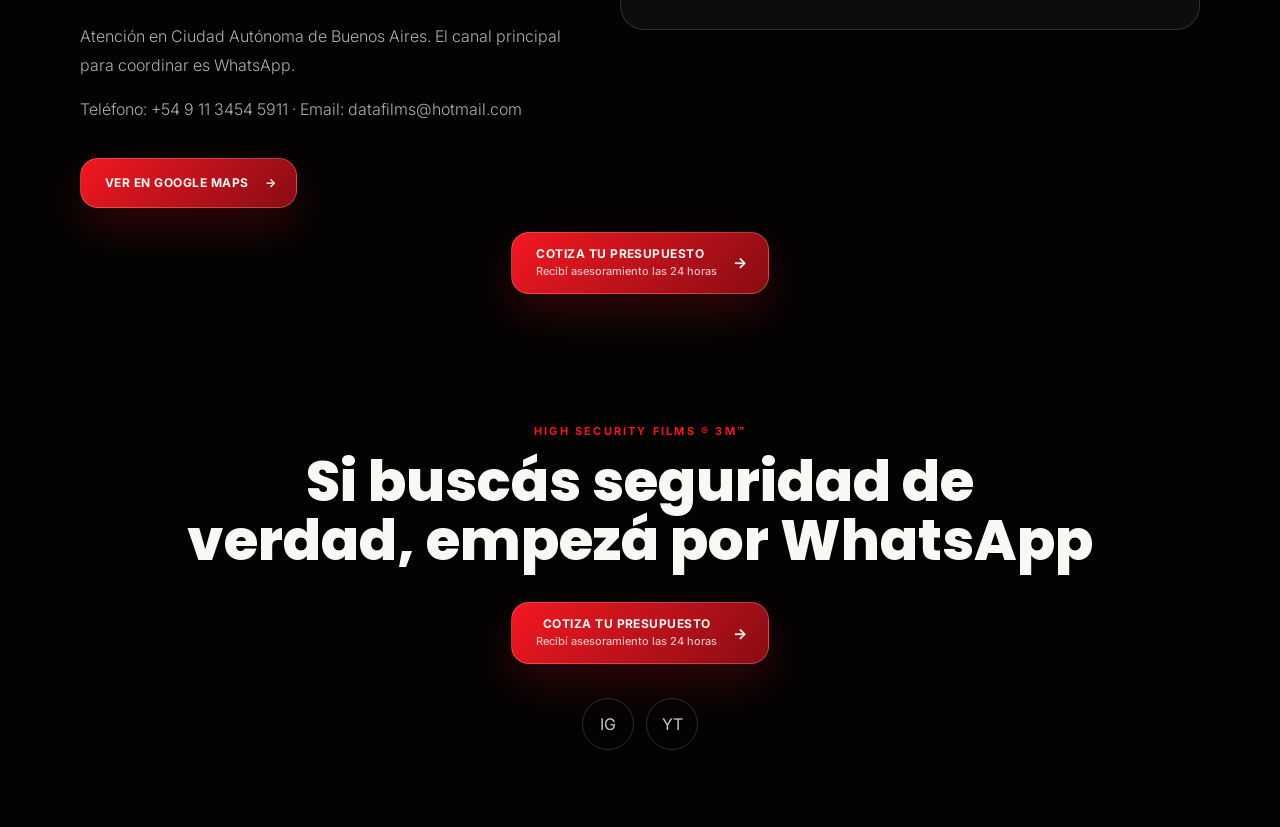
==== commit d378a860: "Optimize site media and defer secondary videos" ====
--- a/index.html
+++ b/index.html
@@ -43,13 +43,13 @@
       />
     </noscript>
     <div class="page-loader" aria-label="Cargando página">
-      <img src="assets/logo-hsf.png" alt="High Security Films" />
+      <img src="assets/logo-hsf.webp" alt="High Security Films" />
       <span></span>
     </div>
 
     <header class="site-header">
       <a class="brand" href="#inicio" aria-label="High Security Films">
-        <img class="brand-logo" src="assets/logo-hsf.png" alt="HSF High Security Films" />
+        <img class="brand-logo" src="assets/logo-hsf.webp" alt="HSF High Security Films" />
       </a>
 
       <nav class="luxury-nav" aria-label="Navegación principal">
@@ -287,6 +287,38 @@
           </summary>
           <div class="extra-work-grid" aria-label="Más trabajos realizados por High Security Films">
             <figure>
+              <img src="assets/media/clientes-extra/trabajo-13.webp" alt="Nissan Sentra con laminado premium instalado en el local" loading="lazy" />
+              <figcaption>Nissan Sentra</figcaption>
+            </figure>
+            <figure>
+              <img src="assets/media/clientes-extra/trabajo-14.webp" alt="Lexus NX 350 con cristales laminados" loading="lazy" />
+              <figcaption>Lexus NX 350</figcaption>
+            </figure>
+            <figure>
+              <img src="assets/media/clientes-extra/trabajo-15.webp" alt="Toyota SW4 con polarizado premium" loading="lazy" />
+              <figcaption>Toyota SW4</figcaption>
+            </figure>
+            <figure>
+              <img src="assets/media/clientes-extra/trabajo-16.webp" alt="Toyota Hilux con trabajo de laminado en cristales" loading="lazy" />
+              <figcaption>Toyota Hilux</figcaption>
+            </figure>
+            <figure>
+              <img src="assets/media/clientes-extra/trabajo-17.webp" alt="Chevrolet Captiva con cristales polarizados premium" loading="lazy" />
+              <figcaption>Chevrolet Captiva</figcaption>
+            </figure>
+            <figure>
+              <img src="assets/media/clientes-extra/trabajo-18.webp" alt="Ford Territory con laminado instalado en el local" loading="lazy" />
+              <figcaption>Ford Territory</figcaption>
+            </figure>
+            <figure>
+              <img src="assets/media/clientes-extra/trabajo-19.webp" alt="Ford Ranger Limited con cristales laminados" loading="lazy" />
+              <figcaption>Ford Ranger Limited</figcaption>
+            </figure>
+            <figure>
+              <img src="assets/media/clientes-extra/trabajo-20.webp" alt="Toyota Corolla con polarizado premium" loading="lazy" />
+              <figcaption>Toyota Corolla</figcaption>
+            </figure>
+            <figure>
               <img src="assets/media/clientes-extra/trabajo-12.webp" alt="Jeep Renegade con laminado instalado en el local" loading="lazy" />
               <figcaption>Jeep Renegade</figcaption>
             </figure>
@@ -295,8 +327,8 @@
               <figcaption>Fiat Rampage</figcaption>
             </figure>
             <figure>
-              <img src="assets/media/clientes-extra/trabajo-10.webp" alt="RAM roja con polarizado premium" loading="lazy" />
-              <figcaption>RAM</figcaption>
+              <img src="assets/media/clientes-extra/trabajo-10.webp" alt="RAM Rampage con polarizado premium" loading="lazy" />
+              <figcaption>RAM Rampage</figcaption>
             </figure>
             <figure>
               <img src="assets/media/clientes-extra/trabajo-09.webp" alt="Volvo XC40 con terminación de cristales oscurecida" loading="lazy" />
@@ -316,7 +348,7 @@
             </figure>
             <figure>
               <img src="assets/media/clientes-extra/trabajo-05.webp" alt="Trabajo en vehículo premium con motor expuesto" loading="lazy" />
-              <figcaption>Premium deportivo</figcaption>
+              <figcaption>Premium deportivo Audi R8</figcaption>
             </figure>
             <figure>
               <img src="assets/media/clientes-extra/trabajo-04.webp" alt="Ford Raptor azul con cristales laminados" loading="lazy" />
@@ -364,8 +396,8 @@
         </div>
         <div class="video-grid clients-video-grid">
           <article class="video-feature">
-            <video autoplay muted loop playsinline aria-label="Video de detalle de aplicación">
-              <source src="assets/media/process-01.mp4" type="video/mp4" />
+            <video autoplay muted loop playsinline preload="none" poster="assets/media/process-01-poster.webp" aria-label="Video de detalle de aplicación">
+              <source data-src="assets/media/process-01.mp4" type="video/mp4" />
             </video>
             <div>
               <span>Proceso real</span>
@@ -373,8 +405,8 @@
             </div>
           </article>
           <article class="video-feature video-feature-secondary">
-            <video autoplay muted loop playsinline aria-label="Video de trabajo High Security Films">
-              <source src="assets/media/process-02.mp4" type="video/mp4" />
+            <video autoplay muted loop playsinline preload="none" poster="assets/media/process-02-poster.webp" aria-label="Video de trabajo High Security Films">
+              <source data-src="assets/media/process-02.mp4" type="video/mp4" />
             </video>
             <div>
               <span>Films 3M</span>
@@ -404,17 +436,17 @@
 
         <div class="quality-showcase">
           <article class="quality-video">
-            <video controls playsinline preload="auto">
+            <video controls playsinline preload="none" poster="assets/media/quality-01-poster.webp">
               <source src="assets/media/quality-01.mp4" type="video/mp4" />
             </video>
           </article>
           <article class="quality-video">
-            <video controls playsinline preload="auto">
+            <video controls playsinline preload="none" poster="assets/media/quality-02-poster.webp">
               <source src="assets/media/quality-02.mp4" type="video/mp4" />
             </video>
           </article>
           <article class="quality-video">
-            <video controls playsinline preload="auto">
+            <video controls playsinline preload="none" poster="assets/media/hero-hsf-poster.webp">
               <source src="assets/media/hero-hsf.mp4" type="video/mp4" />
             </video>
           </article>
@@ -499,7 +531,7 @@
         <div class="reviews-grid">
           <article class="review-card">
             <div class="review-author">
-              <img src="assets/reviews/pablo-andres-drach.png" alt="Foto de Pablo Andrés Drach" />
+              <img src="assets/reviews/pablo-andres-drach.webp" alt="Foto de Pablo Andrés Drach" loading="lazy" decoding="async" />
               <div>
                 <span>★★★★★</span>
                 <h3>Pablo Andrés Drach</h3>
@@ -509,7 +541,7 @@
           </article>
           <article class="review-card">
             <div class="review-author">
-              <img src="assets/reviews/alan-cruceno.png" alt="Foto de Alan Cruceño" />
+              <img src="assets/reviews/alan-cruceno.webp" alt="Foto de Alan Cruceño" loading="lazy" decoding="async" />
               <div>
                 <span>★★★★★</span>
                 <h3>Alan Cruceño</h3>
@@ -519,7 +551,7 @@
           </article>
           <article class="review-card">
             <div class="review-author">
-              <img src="assets/reviews/sandro-gabriel.png" alt="Foto de Sandro Gabriel" />
+              <img src="assets/reviews/sandro-gabriel.webp" alt="Foto de Sandro Gabriel" loading="lazy" decoding="async" />
               <div>
                 <span>★★★★★</span>
                 <h3>Sandro Gabriel</h3>
@@ -529,7 +561,7 @@
           </article>
           <article class="review-card">
             <div class="review-author">
-              <img src="assets/reviews/felipe-nicosia.png" alt="Foto de Felipe Nicosia" />
+              <img src="assets/reviews/felipe-nicosia.webp" alt="Foto de Felipe Nicosia" loading="lazy" decoding="async" />
               <div>
                 <span>★★★★★</span>
                 <h3>Felipe Nicosia</h3>
@@ -539,7 +571,7 @@
           </article>
           <article class="review-card">
             <div class="review-author">
-              <img src="assets/reviews/patito-m.png" alt="Foto de Patito M" />
+              <img src="assets/reviews/patito-m.webp" alt="Foto de Patito M" loading="lazy" decoding="async" />
               <div>
                 <span>★★★★★</span>
                 <h3>Patito M</h3>
@@ -549,7 +581,7 @@
           </article>
           <article class="review-card">
             <div class="review-author">
-              <img src="assets/reviews/gabriel-marucchi-foino.png" alt="Foto de Gabriel Marucchi Foino" />
+              <img src="assets/reviews/gabriel-marucchi-foino.webp" alt="Foto de Gabriel Marucchi Foino" loading="lazy" decoding="async" />
               <div>
                 <span>★★★★★</span>
                 <h3>Gabriel Marucchi Foino</h3>
@@ -786,7 +818,7 @@
       </section>
     </main>
 
-    <script src="https://cdn.jsdelivr.net/npm/gsap@3.12.7/dist/gsap.min.js"></script>
-    <script src="script.js"></script>
+    <script async src="https://cdn.jsdelivr.net/npm/gsap@3.12.7/dist/gsap.min.js"></script>
+    <script defer src="script.js"></script>
   </body>
 </html>
--- a/styles.css
+++ b/styles.css
@@ -1151,14 +1151,14 @@
 .impact-before .impact-media {
   background-image:
     linear-gradient(180deg, transparent 48%, rgba(0, 0, 0, 0.45)),
-    url("assets/impact/caso-impacto-01.png");
+    url("assets/impact/caso-impacto-01.webp");
   background-position: center;
 }
 
 .impact-after .impact-media {
   background-image:
     linear-gradient(180deg, transparent 48%, rgba(0, 0, 0, 0.55)),
-    url("assets/impact/caso-impacto-02.png");
+    url("assets/impact/caso-impacto-02.webp");
   background-color: #0d0d0d;
   background-position: center 44%;
   background-size: cover;
@@ -1426,13 +1426,13 @@
 .work-visual-two {
   background-image:
     linear-gradient(135deg, rgba(255, 255, 255, 0.05), rgba(0, 0, 0, 0.2)),
-    url("assets/media/work-mercedes.jpg");
+    url("assets/media/work-mercedes.webp");
 }
 
 .work-visual-three {
   background-image:
     linear-gradient(135deg, rgba(243, 24, 34, 0.08), rgba(0, 0, 0, 0.2)),
-    url("assets/media/work-pickup.jpg");
+    url("assets/media/work-pickup.webp");
 }
 
 .process-list article {
